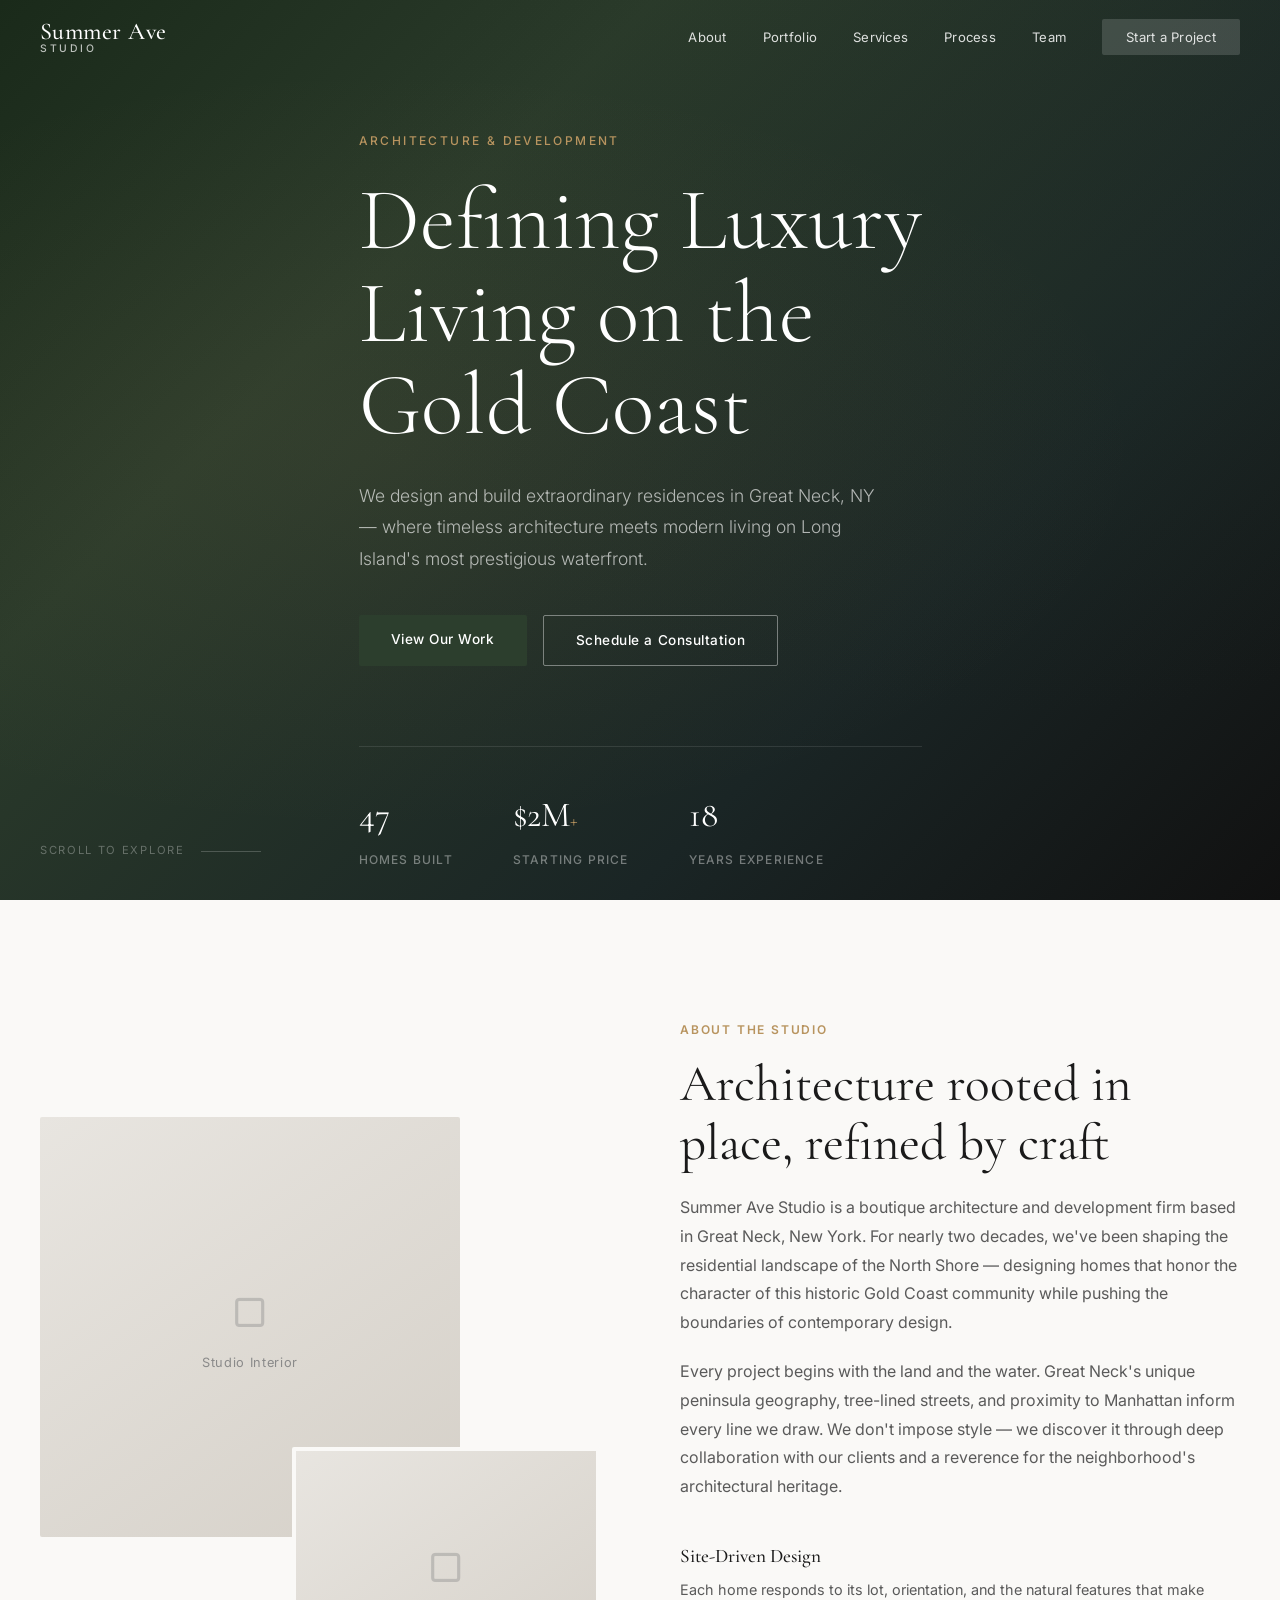
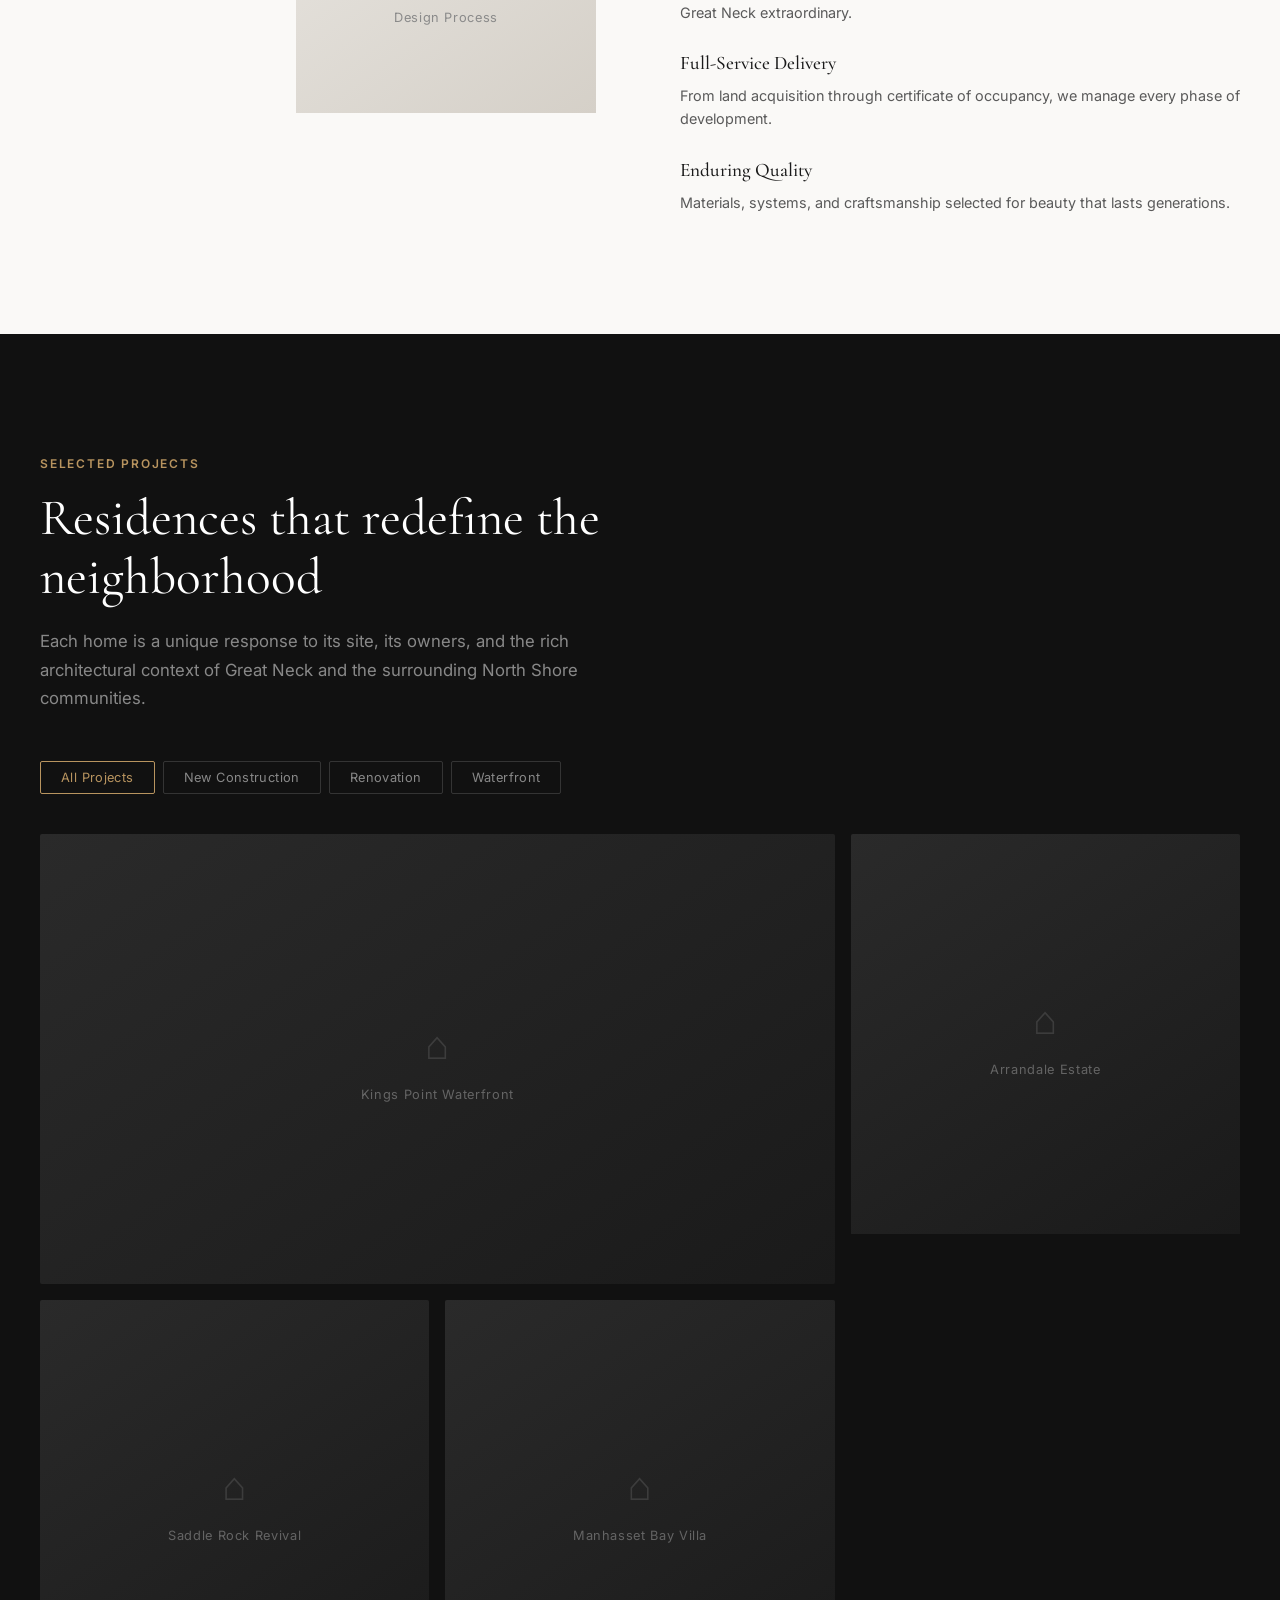
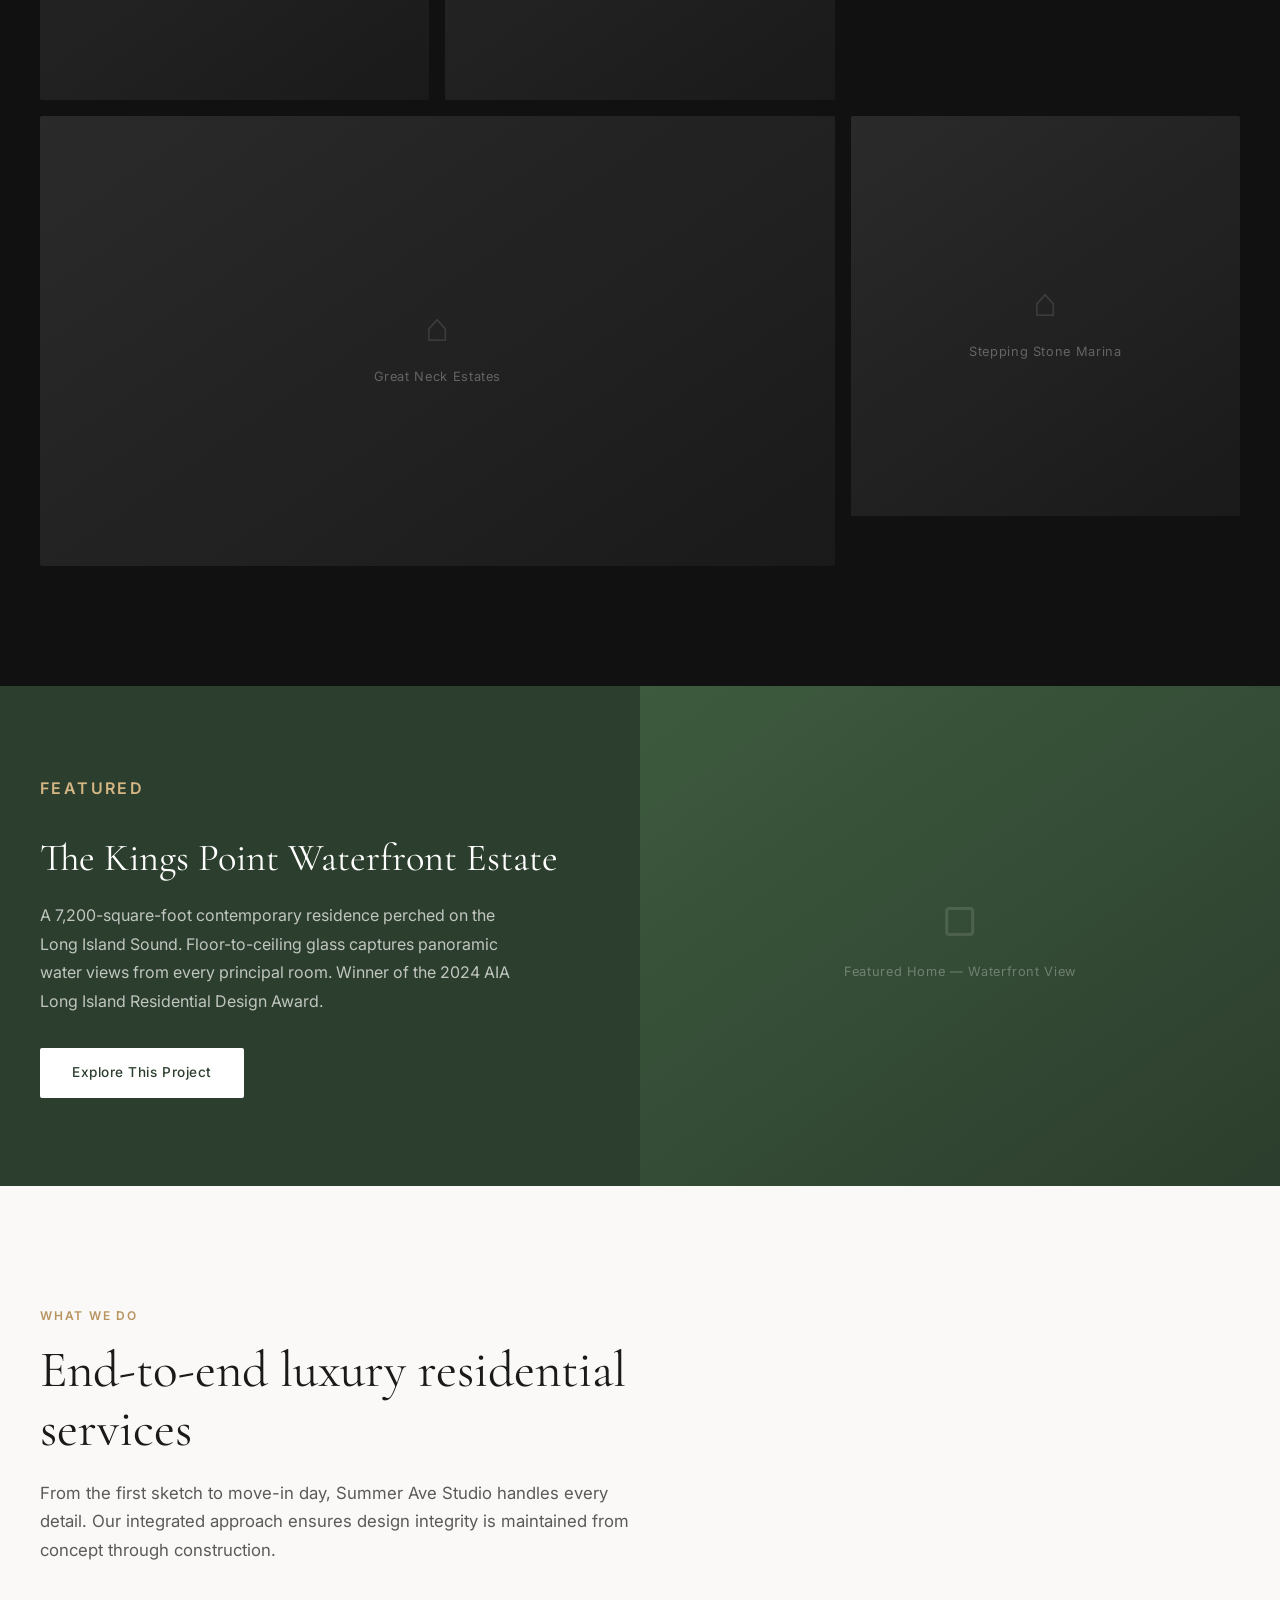
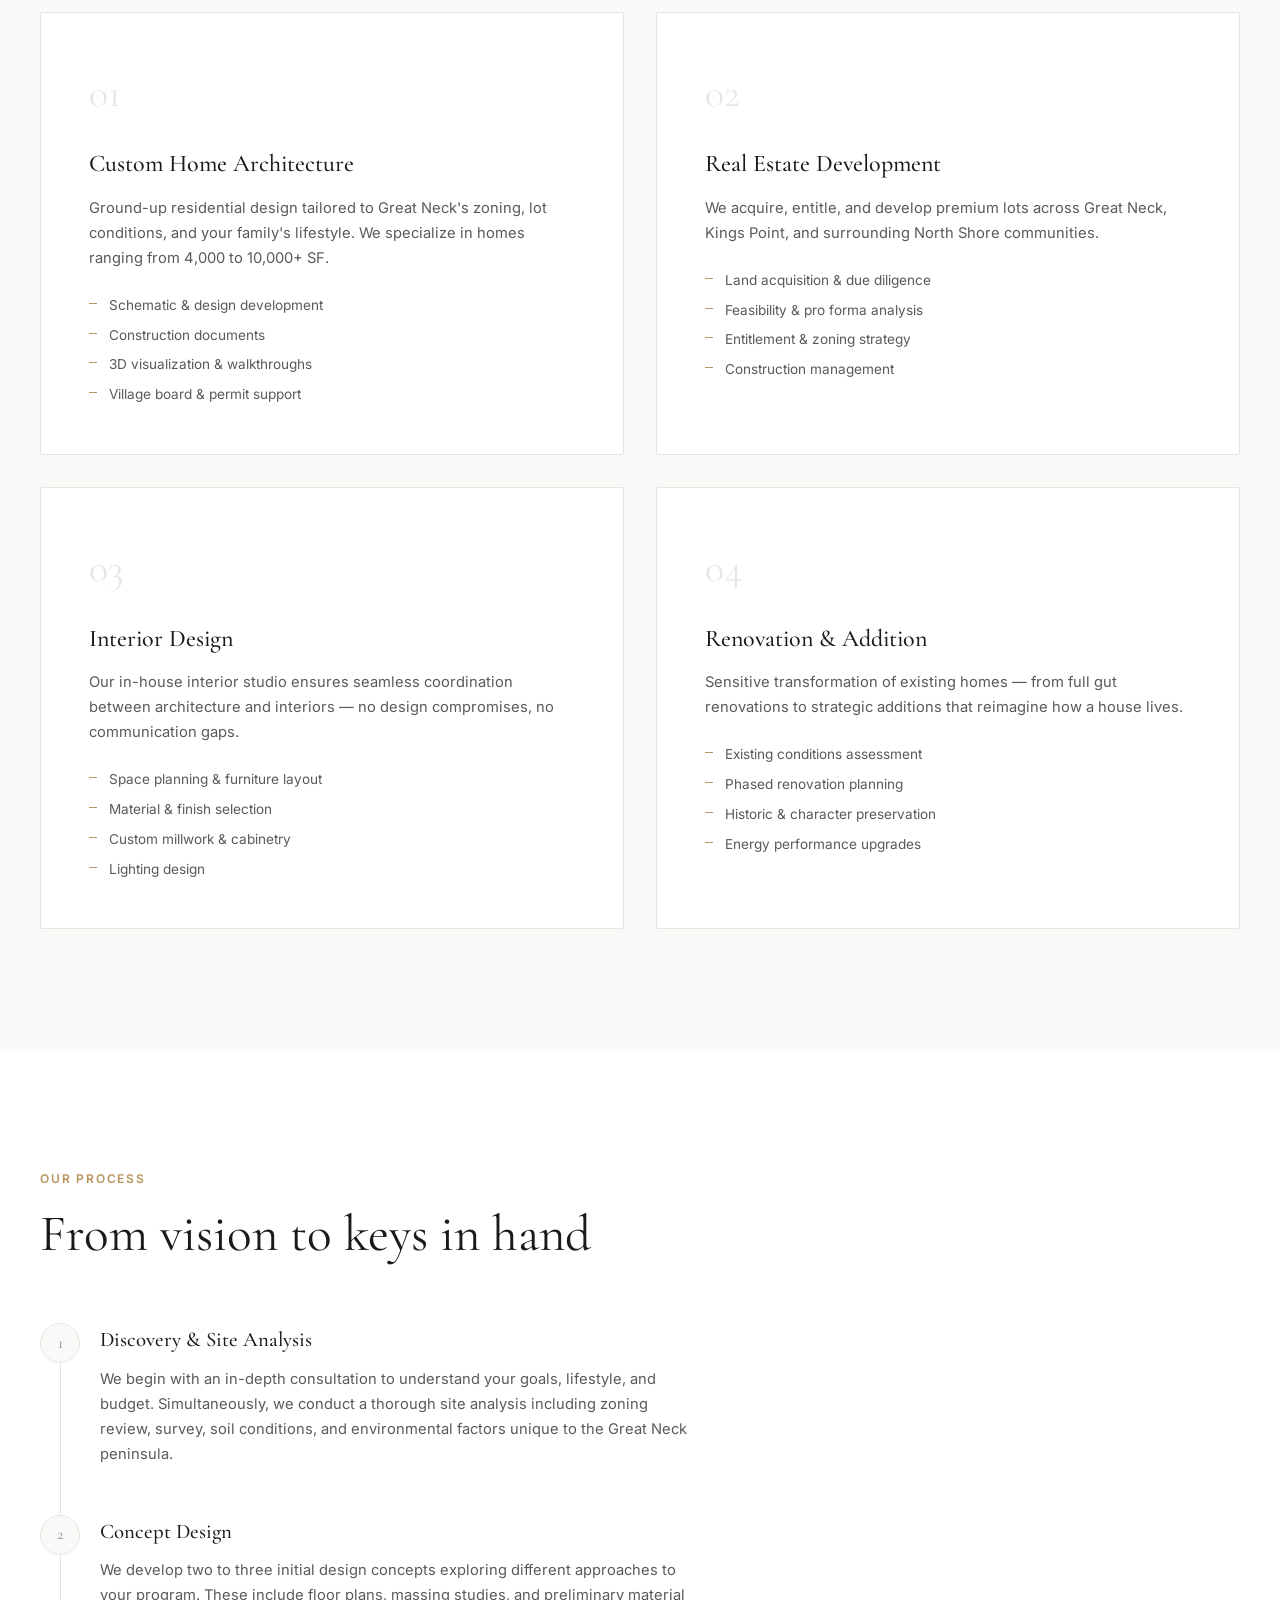
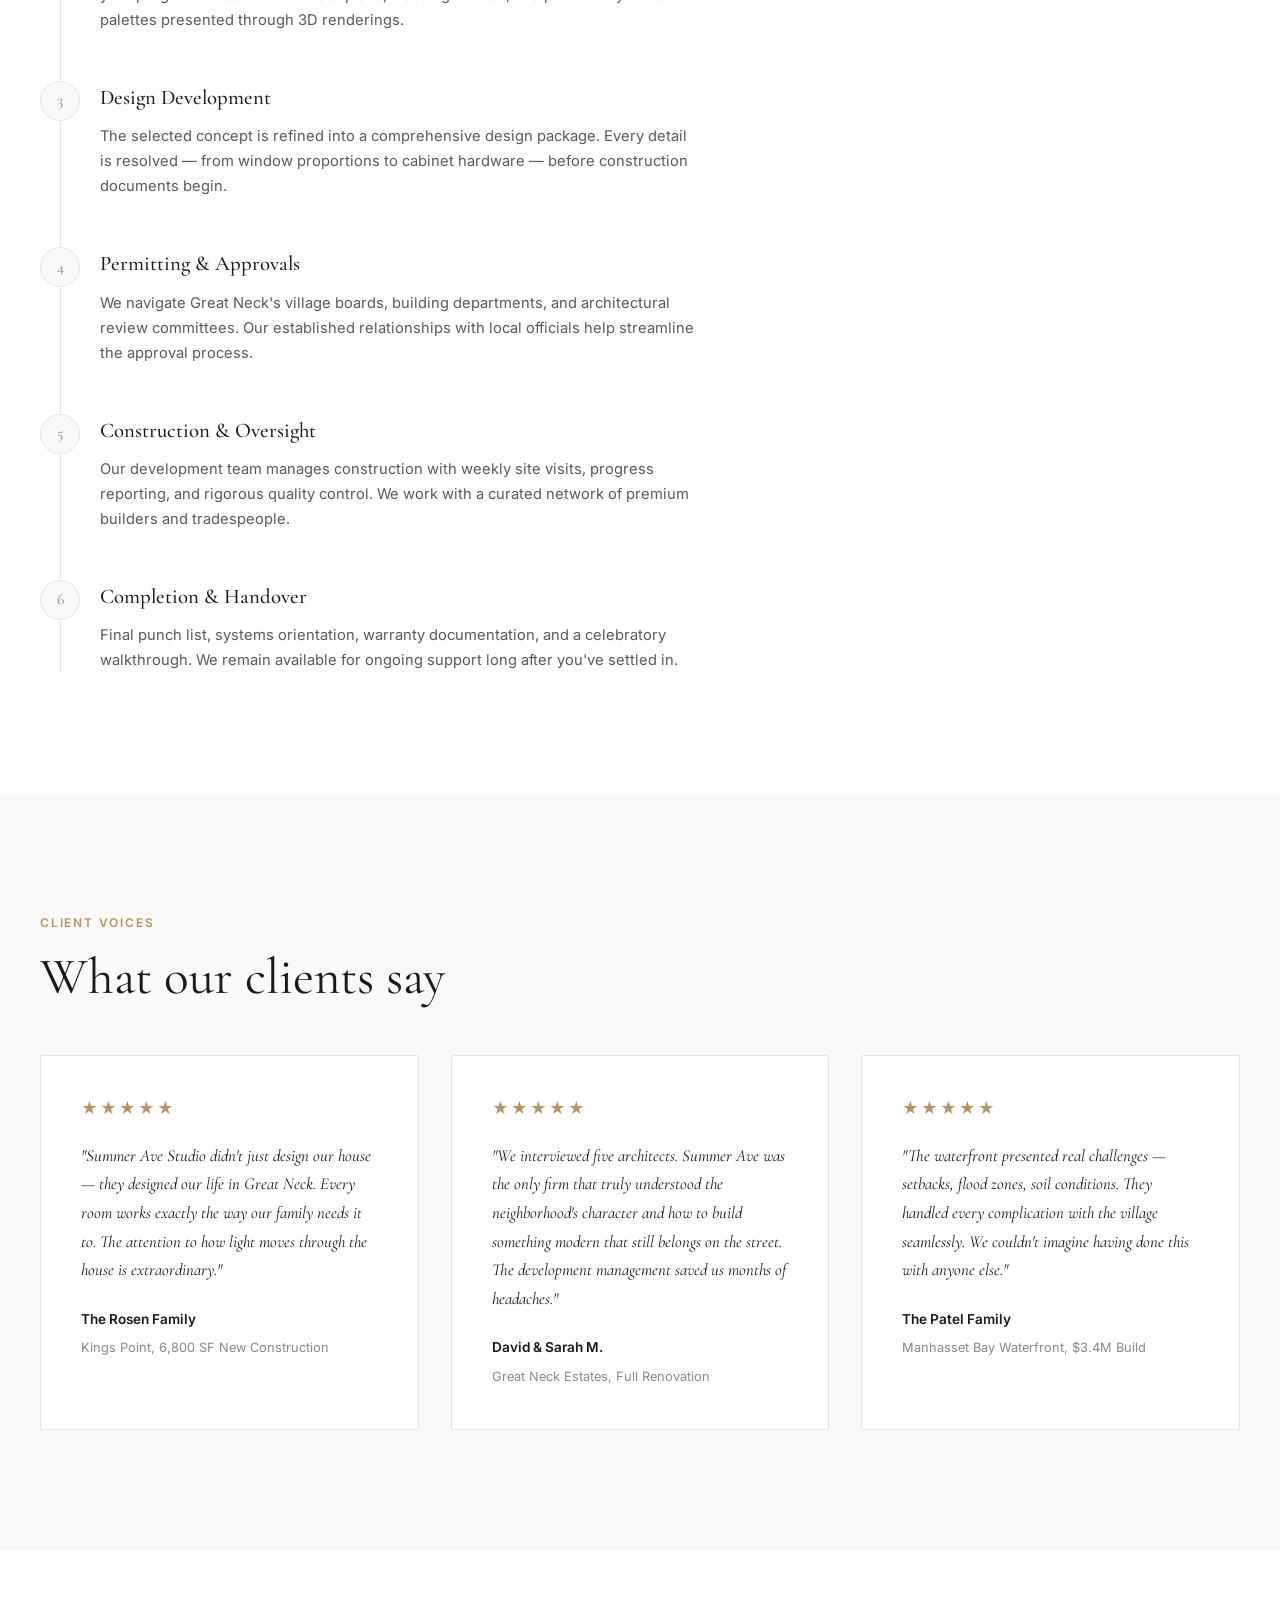
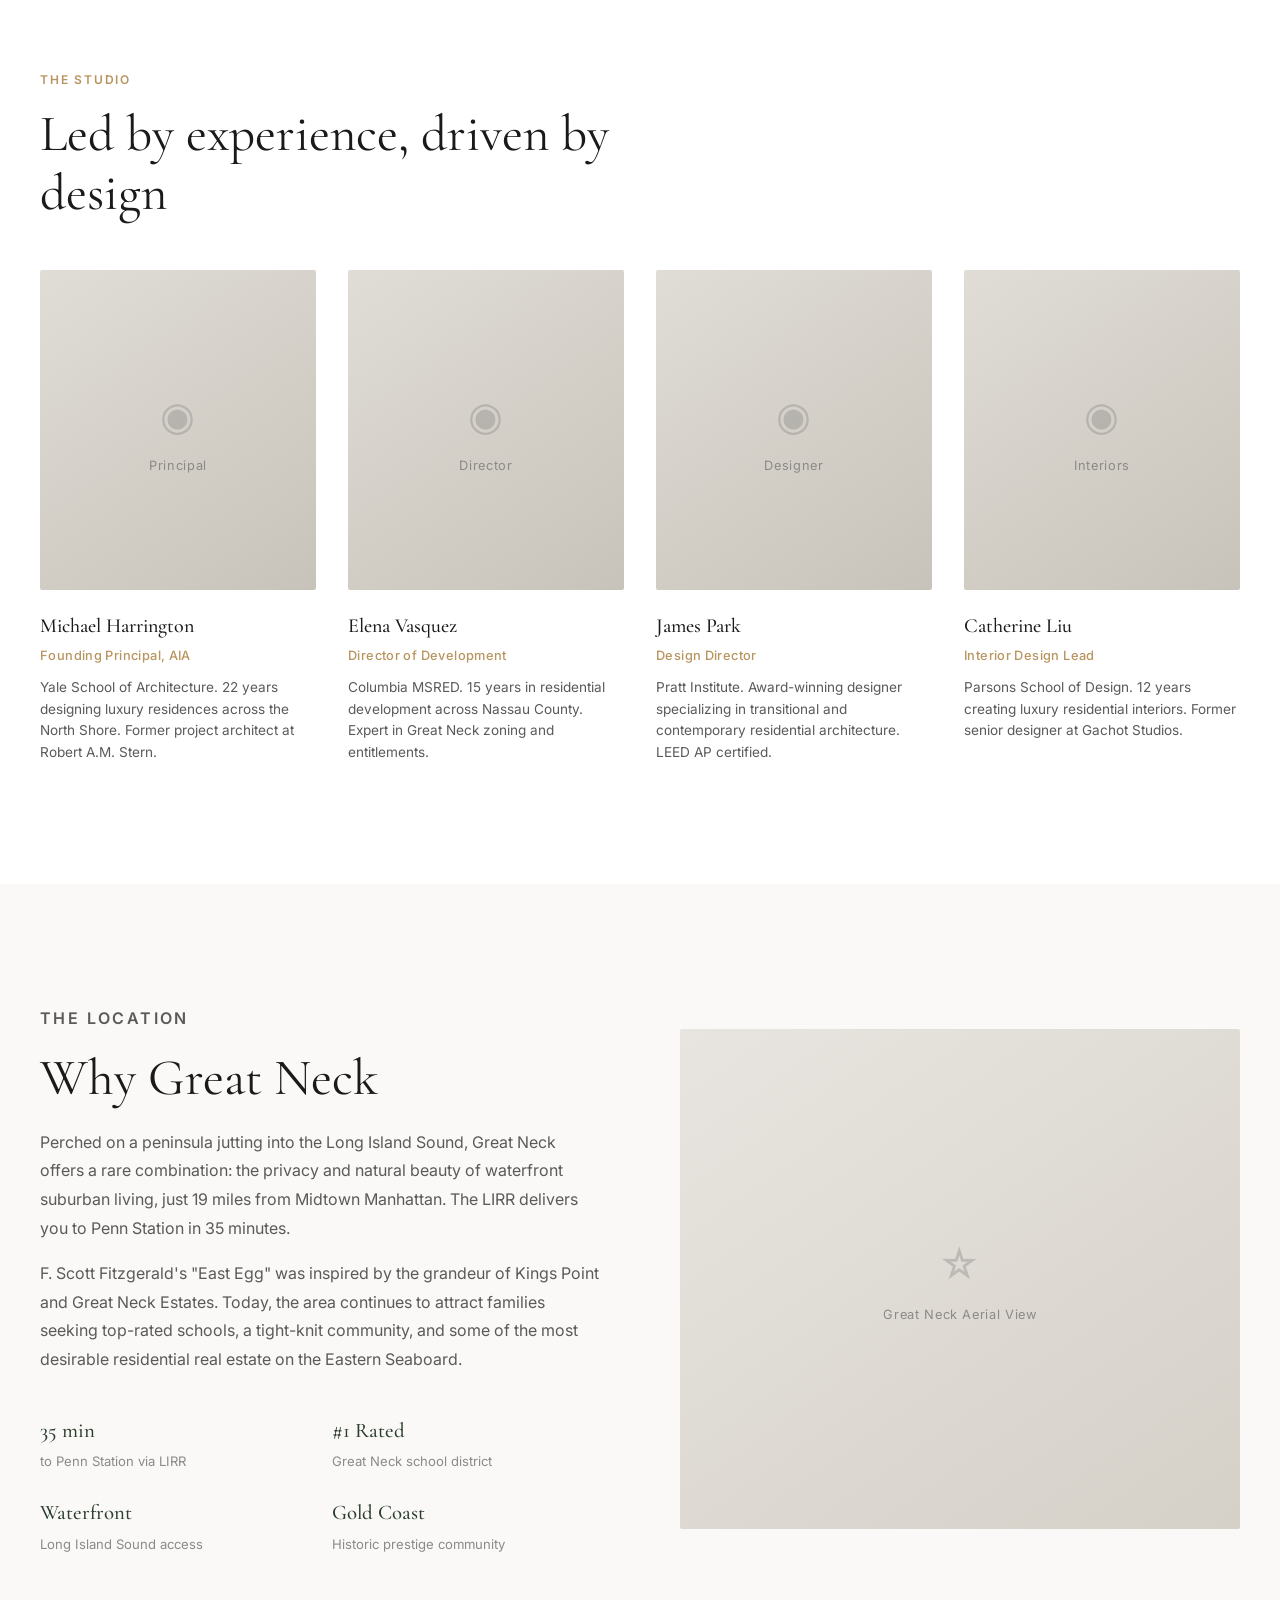
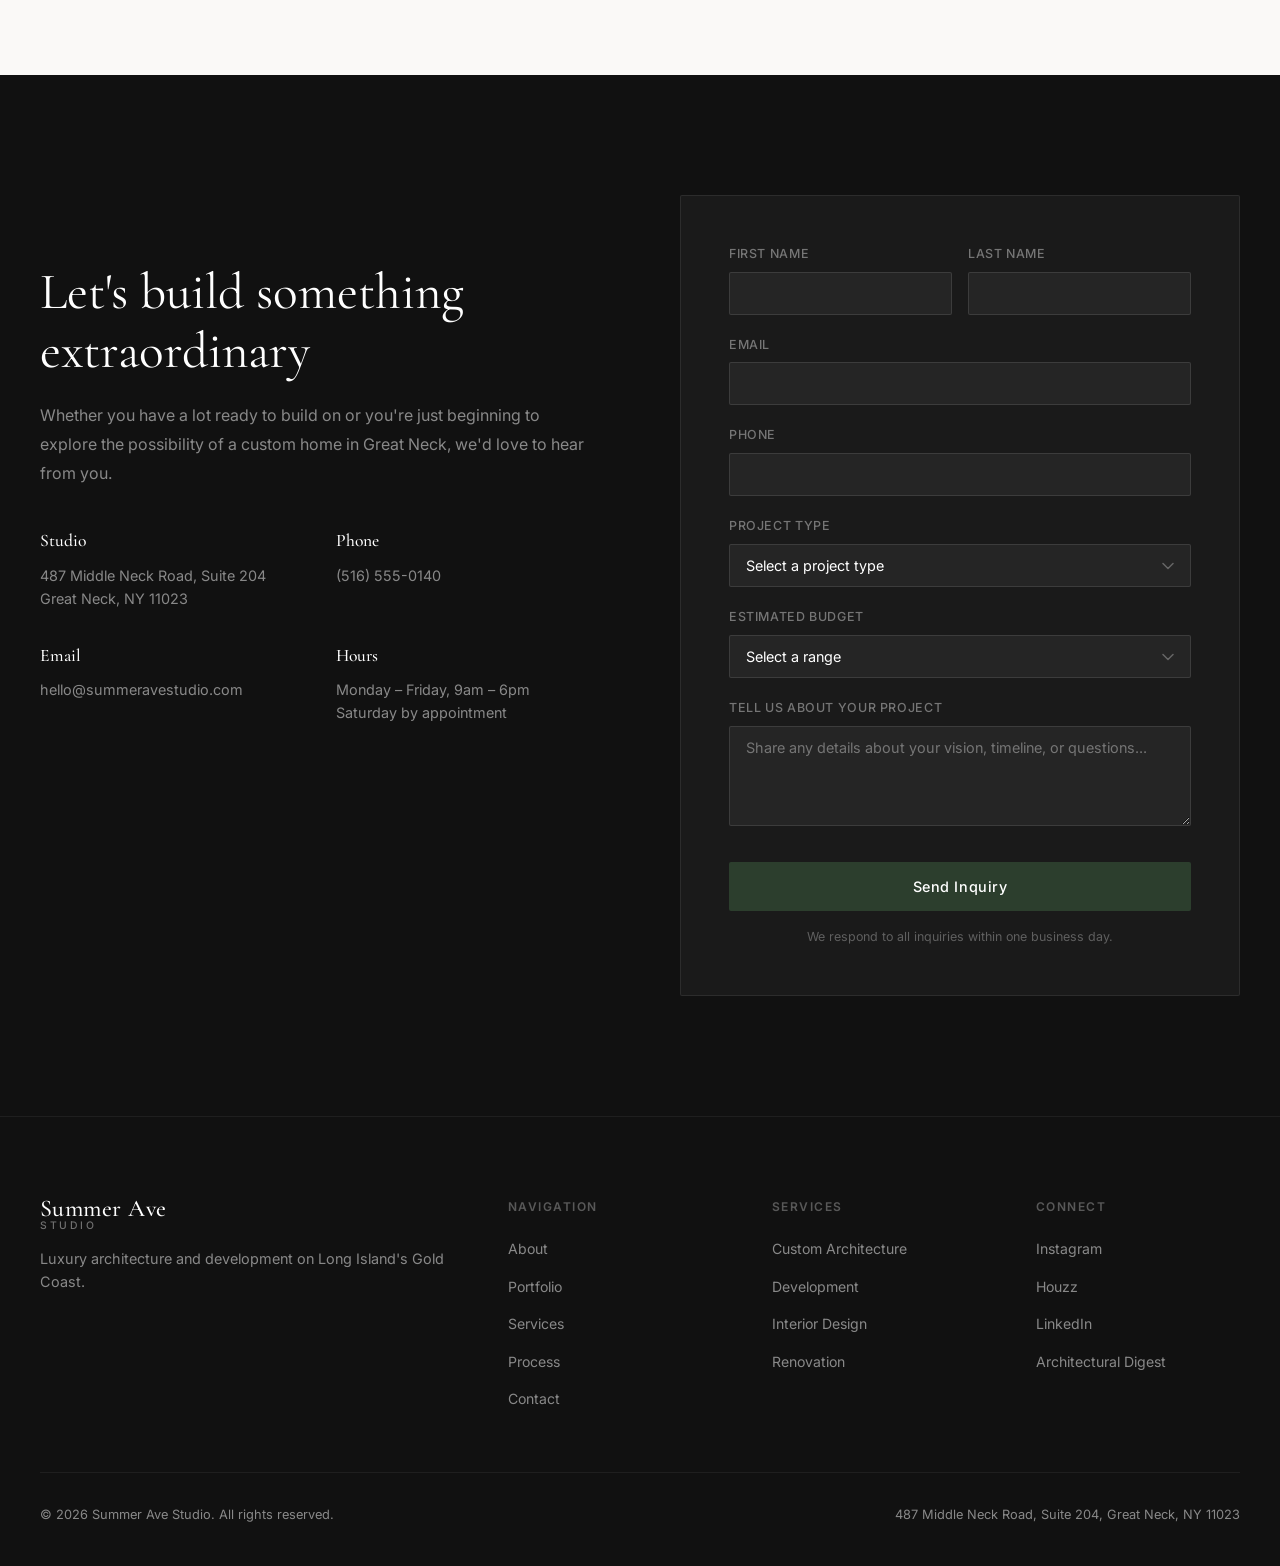
==== index.html @ f282cc60 "Add luxury architecture firm website for Summer Ave Studio Complete single-page website for a Great " ====
<!DOCTYPE html>
<html lang="en">
<head>
  <meta charset="UTF-8">
  <meta name="viewport" content="width=device-width, initial-scale=1.0">
  <title>Summer Ave Studio | Luxury Architecture & Development | Great Neck, NY</title>
  <meta name="description" content="Summer Ave Studio designs and develops luxury residences in Great Neck, NY. Custom homes from $2M+. Architecture, interior design, and full-service development.">
  <link rel="preconnect" href="https://fonts.googleapis.com">
  <link rel="preconnect" href="https://fonts.gstatic.com" crossorigin>
  <link href="https://fonts.googleapis.com/css2?family=Cormorant+Garamond:ital,wght@0,300;0,400;0,500;0,600;0,700;1,300;1,400&family=Inter:wght@300;400;500;600&display=swap" rel="stylesheet">
  <link rel="stylesheet" href="styles.css">
</head>
<body>

  <!-- Navigation -->
  <nav class="nav" id="nav">
    <div class="nav-inner">
      <a href="#" class="nav-logo">
        <span class="logo-text">Summer Ave</span>
        <span class="logo-sub">Studio</span>
      </a>
      <ul class="nav-links" id="navLinks">
        <li><a href="#about">About</a></li>
        <li><a href="#portfolio">Portfolio</a></li>
        <li><a href="#services">Services</a></li>
        <li><a href="#process">Process</a></li>
        <li><a href="#team">Team</a></li>
        <li><a href="#contact" class="nav-cta">Start a Project</a></li>
      </ul>
      <button class="nav-toggle" id="navToggle" aria-label="Toggle menu">
        <span></span>
        <span></span>
        <span></span>
      </button>
    </div>
  </nav>

  <!-- Hero Section -->
  <header class="hero" id="hero">
    <div class="hero-bg">
      <div class="hero-overlay"></div>
    </div>
    <div class="hero-content">
      <p class="hero-tagline">Architecture & Development</p>
      <h1 class="hero-title">Defining Luxury<br>Living on the<br>Gold Coast</h1>
      <p class="hero-description">
        We design and build extraordinary residences in Great Neck, NY &mdash;
        where timeless architecture meets modern living on Long Island's most
        prestigious waterfront.
      </p>
      <div class="hero-actions">
        <a href="#portfolio" class="btn btn-primary">View Our Work</a>
        <a href="#contact" class="btn btn-outline">Schedule a Consultation</a>
      </div>
      <div class="hero-stats">
        <div class="stat">
          <span class="stat-number" data-target="47">0</span>
          <span class="stat-label">Homes Built</span>
        </div>
        <div class="stat">
          <span class="stat-number">$2M<span class="stat-plus">+</span></span>
          <span class="stat-label">Starting Price</span>
        </div>
        <div class="stat">
          <span class="stat-number" data-target="18">0</span>
          <span class="stat-label">Years Experience</span>
        </div>
      </div>
    </div>
    <div class="hero-scroll">
      <span>Scroll to explore</span>
      <div class="scroll-line"></div>
    </div>
  </header>

  <!-- About Section -->
  <section class="section about" id="about">
    <div class="container">
      <div class="about-grid">
        <div class="about-image">
          <div class="img-placeholder about-img-1">
            <div class="placeholder-icon">&#9634;</div>
            <span>Studio Interior</span>
          </div>
          <div class="img-placeholder about-img-2">
            <div class="placeholder-icon">&#9634;</div>
            <span>Design Process</span>
          </div>
        </div>
        <div class="about-content">
          <p class="section-label">About the Studio</p>
          <h2 class="section-title">Architecture rooted in place, refined by craft</h2>
          <p class="about-text">
            Summer Ave Studio is a boutique architecture and development firm based in
            Great Neck, New York. For nearly two decades, we've been shaping the residential
            landscape of the North Shore &mdash; designing homes that honor the character of
            this historic Gold Coast community while pushing the boundaries of contemporary design.
          </p>
          <p class="about-text">
            Every project begins with the land and the water. Great Neck's unique peninsula
            geography, tree-lined streets, and proximity to Manhattan inform every line we draw.
            We don't impose style &mdash; we discover it through deep collaboration with our
            clients and a reverence for the neighborhood's architectural heritage.
          </p>
          <div class="about-values">
            <div class="value">
              <h4>Site-Driven Design</h4>
              <p>Each home responds to its lot, orientation, and the natural features that make Great Neck extraordinary.</p>
            </div>
            <div class="value">
              <h4>Full-Service Delivery</h4>
              <p>From land acquisition through certificate of occupancy, we manage every phase of development.</p>
            </div>
            <div class="value">
              <h4>Enduring Quality</h4>
              <p>Materials, systems, and craftsmanship selected for beauty that lasts generations.</p>
            </div>
          </div>
        </div>
      </div>
    </div>
  </section>

  <!-- Portfolio Section -->
  <section class="section portfolio" id="portfolio">
    <div class="container">
      <p class="section-label">Selected Projects</p>
      <h2 class="section-title">Residences that redefine the neighborhood</h2>
      <p class="section-subtitle">
        Each home is a unique response to its site, its owners, and the rich architectural
        context of Great Neck and the surrounding North Shore communities.
      </p>

      <div class="portfolio-filters">
        <button class="filter-btn active" data-filter="all">All Projects</button>
        <button class="filter-btn" data-filter="new">New Construction</button>
        <button class="filter-btn" data-filter="renovation">Renovation</button>
        <button class="filter-btn" data-filter="waterfront">Waterfront</button>
      </div>

      <div class="portfolio-grid">
        <!-- Project 1 -->
        <div class="project-card project-large" data-category="new waterfront">
          <div class="project-image">
            <div class="img-placeholder project-img">
              <div class="placeholder-icon">&#8962;</div>
              <span>Kings Point Waterfront</span>
            </div>
            <div class="project-overlay">
              <span class="project-tag">New Construction</span>
              <h3 class="project-name">The Kings Point Residence</h3>
              <p class="project-meta">7,200 SF &middot; 6 BD &middot; Waterfront &middot; $3.8M</p>
              <a href="#" class="project-link">View Project &rarr;</a>
            </div>
          </div>
        </div>

        <!-- Project 2 -->
        <div class="project-card" data-category="new">
          <div class="project-image">
            <div class="img-placeholder project-img">
              <div class="placeholder-icon">&#8962;</div>
              <span>Arrandale Estate</span>
            </div>
            <div class="project-overlay">
              <span class="project-tag">New Construction</span>
              <h3 class="project-name">Arrandale Colonial</h3>
              <p class="project-meta">5,800 SF &middot; 5 BD &middot; $2.6M</p>
              <a href="#" class="project-link">View Project &rarr;</a>
            </div>
          </div>
        </div>

        <!-- Project 3 -->
        <div class="project-card" data-category="renovation">
          <div class="project-image">
            <div class="img-placeholder project-img">
              <div class="placeholder-icon">&#8962;</div>
              <span>Saddle Rock Revival</span>
            </div>
            <div class="project-overlay">
              <span class="project-tag">Full Renovation</span>
              <h3 class="project-name">Saddle Rock Modern</h3>
              <p class="project-meta">4,500 SF &middot; 4 BD &middot; $2.1M</p>
              <a href="#" class="project-link">View Project &rarr;</a>
            </div>
          </div>
        </div>

        <!-- Project 4 -->
        <div class="project-card" data-category="new waterfront">
          <div class="project-image">
            <div class="img-placeholder project-img">
              <div class="placeholder-icon">&#8962;</div>
              <span>Manhasset Bay Villa</span>
            </div>
            <div class="project-overlay">
              <span class="project-tag">Waterfront</span>
              <h3 class="project-name">Bay Club Drive</h3>
              <p class="project-meta">8,400 SF &middot; 7 BD &middot; Waterfront &middot; $4.2M</p>
              <a href="#" class="project-link">View Project &rarr;</a>
            </div>
          </div>
        </div>

        <!-- Project 5 -->
        <div class="project-card project-large" data-category="new">
          <div class="project-image">
            <div class="img-placeholder project-img">
              <div class="placeholder-icon">&#8962;</div>
              <span>Great Neck Estates</span>
            </div>
            <div class="project-overlay">
              <span class="project-tag">New Construction</span>
              <h3 class="project-name">The Estates Transitional</h3>
              <p class="project-meta">6,100 SF &middot; 5 BD &middot; $2.9M</p>
              <a href="#" class="project-link">View Project &rarr;</a>
            </div>
          </div>
        </div>

        <!-- Project 6 -->
        <div class="project-card" data-category="renovation waterfront">
          <div class="project-image">
            <div class="img-placeholder project-img">
              <div class="placeholder-icon">&#8962;</div>
              <span>Stepping Stone Marina</span>
            </div>
            <div class="project-overlay">
              <span class="project-tag">Renovation</span>
              <h3 class="project-name">Stepping Stone Lane</h3>
              <p class="project-meta">5,200 SF &middot; 5 BD &middot; Waterfront &middot; $3.1M</p>
              <a href="#" class="project-link">View Project &rarr;</a>
            </div>
          </div>
        </div>
      </div>
    </div>
  </section>

  <!-- Feature Project Strip -->
  <section class="feature-strip">
    <div class="feature-strip-inner">
      <div class="feature-text">
        <p class="section-label">Featured</p>
        <h2>The Kings Point Waterfront Estate</h2>
        <p>
          A 7,200-square-foot contemporary residence perched on the Long Island Sound.
          Floor-to-ceiling glass captures panoramic water views from every principal room.
          Winner of the 2024 AIA Long Island Residential Design Award.
        </p>
        <a href="#" class="btn btn-primary">Explore This Project</a>
      </div>
      <div class="feature-image">
        <div class="img-placeholder feature-img">
          <div class="placeholder-icon">&#9634;</div>
          <span>Featured Home &mdash; Waterfront View</span>
        </div>
      </div>
    </div>
  </section>

  <!-- Services Section -->
  <section class="section services" id="services">
    <div class="container">
      <p class="section-label">What We Do</p>
      <h2 class="section-title">End-to-end luxury residential services</h2>
      <p class="section-subtitle">
        From the first sketch to move-in day, Summer Ave Studio handles every detail.
        Our integrated approach ensures design integrity is maintained from concept through construction.
      </p>

      <div class="services-grid">
        <div class="service-card">
          <div class="service-number">01</div>
          <h3>Custom Home Architecture</h3>
          <p>
            Ground-up residential design tailored to Great Neck's zoning, lot conditions,
            and your family's lifestyle. We specialize in homes ranging from 4,000 to 10,000+ SF.
          </p>
          <ul class="service-features">
            <li>Schematic & design development</li>
            <li>Construction documents</li>
            <li>3D visualization & walkthroughs</li>
            <li>Village board & permit support</li>
          </ul>
        </div>

        <div class="service-card">
          <div class="service-number">02</div>
          <h3>Real Estate Development</h3>
          <p>
            We acquire, entitle, and develop premium lots across Great Neck, Kings Point,
            and surrounding North Shore communities.
          </p>
          <ul class="service-features">
            <li>Land acquisition & due diligence</li>
            <li>Feasibility & pro forma analysis</li>
            <li>Entitlement & zoning strategy</li>
            <li>Construction management</li>
          </ul>
        </div>

        <div class="service-card">
          <div class="service-number">03</div>
          <h3>Interior Design</h3>
          <p>
            Our in-house interior studio ensures seamless coordination between architecture
            and interiors &mdash; no design compromises, no communication gaps.
          </p>
          <ul class="service-features">
            <li>Space planning & furniture layout</li>
            <li>Material & finish selection</li>
            <li>Custom millwork & cabinetry</li>
            <li>Lighting design</li>
          </ul>
        </div>

        <div class="service-card">
          <div class="service-number">04</div>
          <h3>Renovation & Addition</h3>
          <p>
            Sensitive transformation of existing homes &mdash; from full gut renovations to
            strategic additions that reimagine how a house lives.
          </p>
          <ul class="service-features">
            <li>Existing conditions assessment</li>
            <li>Phased renovation planning</li>
            <li>Historic & character preservation</li>
            <li>Energy performance upgrades</li>
          </ul>
        </div>
      </div>
    </div>
  </section>

  <!-- Process Section -->
  <section class="section process" id="process">
    <div class="container">
      <p class="section-label">Our Process</p>
      <h2 class="section-title">From vision to keys in hand</h2>

      <div class="process-timeline">
        <div class="process-step">
          <div class="step-marker">
            <span class="step-num">1</span>
          </div>
          <div class="step-content">
            <h3>Discovery & Site Analysis</h3>
            <p>
              We begin with an in-depth consultation to understand your goals, lifestyle, and
              budget. Simultaneously, we conduct a thorough site analysis including zoning review,
              survey, soil conditions, and environmental factors unique to the Great Neck peninsula.
            </p>
          </div>
        </div>

        <div class="process-step">
          <div class="step-marker">
            <span class="step-num">2</span>
          </div>
          <div class="step-content">
            <h3>Concept Design</h3>
            <p>
              We develop two to three initial design concepts exploring different approaches to
              your program. These include floor plans, massing studies, and preliminary material
              palettes presented through 3D renderings.
            </p>
          </div>
        </div>

        <div class="process-step">
          <div class="step-marker">
            <span class="step-num">3</span>
          </div>
          <div class="step-content">
            <h3>Design Development</h3>
            <p>
              The selected concept is refined into a comprehensive design package. Every detail
              is resolved &mdash; from window proportions to cabinet hardware &mdash; before
              construction documents begin.
            </p>
          </div>
        </div>

        <div class="process-step">
          <div class="step-marker">
            <span class="step-num">4</span>
          </div>
          <div class="step-content">
            <h3>Permitting & Approvals</h3>
            <p>
              We navigate Great Neck's village boards, building departments, and architectural
              review committees. Our established relationships with local officials help streamline
              the approval process.
            </p>
          </div>
        </div>

        <div class="process-step">
          <div class="step-marker">
            <span class="step-num">5</span>
          </div>
          <div class="step-content">
            <h3>Construction & Oversight</h3>
            <p>
              Our development team manages construction with weekly site visits, progress
              reporting, and rigorous quality control. We work with a curated network of
              premium builders and tradespeople.
            </p>
          </div>
        </div>

        <div class="process-step">
          <div class="step-marker">
            <span class="step-num">6</span>
          </div>
          <div class="step-content">
            <h3>Completion & Handover</h3>
            <p>
              Final punch list, systems orientation, warranty documentation, and a celebratory
              walkthrough. We remain available for ongoing support long after you've settled in.
            </p>
          </div>
        </div>
      </div>
    </div>
  </section>

  <!-- Testimonials -->
  <section class="section testimonials">
    <div class="container">
      <p class="section-label">Client Voices</p>
      <h2 class="section-title">What our clients say</h2>

      <div class="testimonials-grid">
        <div class="testimonial-card">
          <div class="testimonial-stars">&starf;&starf;&starf;&starf;&starf;</div>
          <blockquote>
            "Summer Ave Studio didn't just design our house &mdash; they designed our life
            in Great Neck. Every room works exactly the way our family needs it to. The
            attention to how light moves through the house is extraordinary."
          </blockquote>
          <div class="testimonial-author">
            <strong>The Rosen Family</strong>
            <span>Kings Point, 6,800 SF New Construction</span>
          </div>
        </div>

        <div class="testimonial-card">
          <div class="testimonial-stars">&starf;&starf;&starf;&starf;&starf;</div>
          <blockquote>
            "We interviewed five architects. Summer Ave was the only firm that truly understood
            the neighborhood's character and how to build something modern that still belongs
            on the street. The development management saved us months of headaches."
          </blockquote>
          <div class="testimonial-author">
            <strong>David & Sarah M.</strong>
            <span>Great Neck Estates, Full Renovation</span>
          </div>
        </div>

        <div class="testimonial-card">
          <div class="testimonial-stars">&starf;&starf;&starf;&starf;&starf;</div>
          <blockquote>
            "The waterfront presented real challenges &mdash; setbacks, flood zones, soil conditions.
            They handled every complication with the village seamlessly. We couldn't imagine
            having done this with anyone else."
          </blockquote>
          <div class="testimonial-author">
            <strong>The Patel Family</strong>
            <span>Manhasset Bay Waterfront, $3.4M Build</span>
          </div>
        </div>
      </div>
    </div>
  </section>

  <!-- Team Section -->
  <section class="section team" id="team">
    <div class="container">
      <p class="section-label">The Studio</p>
      <h2 class="section-title">Led by experience, driven by design</h2>

      <div class="team-grid">
        <div class="team-member">
          <div class="member-photo">
            <div class="img-placeholder member-img">
              <div class="placeholder-icon">&#9673;</div>
              <span>Principal</span>
            </div>
          </div>
          <h3>Michael Harrington</h3>
          <p class="member-title">Founding Principal, AIA</p>
          <p class="member-bio">
            Yale School of Architecture. 22 years designing luxury residences across the
            North Shore. Former project architect at Robert A.M. Stern.
          </p>
        </div>

        <div class="team-member">
          <div class="member-photo">
            <div class="img-placeholder member-img">
              <div class="placeholder-icon">&#9673;</div>
              <span>Director</span>
            </div>
          </div>
          <h3>Elena Vasquez</h3>
          <p class="member-title">Director of Development</p>
          <p class="member-bio">
            Columbia MSRED. 15 years in residential development across Nassau County.
            Expert in Great Neck zoning and entitlements.
          </p>
        </div>

        <div class="team-member">
          <div class="member-photo">
            <div class="img-placeholder member-img">
              <div class="placeholder-icon">&#9673;</div>
              <span>Designer</span>
            </div>
          </div>
          <h3>James Park</h3>
          <p class="member-title">Design Director</p>
          <p class="member-bio">
            Pratt Institute. Award-winning designer specializing in transitional and
            contemporary residential architecture. LEED AP certified.
          </p>
        </div>

        <div class="team-member">
          <div class="member-photo">
            <div class="img-placeholder member-img">
              <div class="placeholder-icon">&#9673;</div>
              <span>Interiors</span>
            </div>
          </div>
          <h3>Catherine Liu</h3>
          <p class="member-title">Interior Design Lead</p>
          <p class="member-bio">
            Parsons School of Design. 12 years creating luxury residential interiors.
            Former senior designer at Gachot Studios.
          </p>
        </div>
      </div>
    </div>
  </section>

  <!-- Great Neck Section -->
  <section class="section neighborhood">
    <div class="container">
      <div class="neighborhood-grid">
        <div class="neighborhood-content">
          <p class="section-label">The Location</p>
          <h2 class="section-title">Why Great Neck</h2>
          <p>
            Perched on a peninsula jutting into the Long Island Sound, Great Neck offers a
            rare combination: the privacy and natural beauty of waterfront suburban living,
            just 19 miles from Midtown Manhattan. The LIRR delivers you to Penn Station
            in 35 minutes.
          </p>
          <p>
            F. Scott Fitzgerald's "East Egg" was inspired by the grandeur of Kings Point and
            Great Neck Estates. Today, the area continues to attract families seeking top-rated
            schools, a tight-knit community, and some of the most desirable residential real
            estate on the Eastern Seaboard.
          </p>
          <div class="neighborhood-highlights">
            <div class="highlight">
              <strong>35 min</strong>
              <span>to Penn Station via LIRR</span>
            </div>
            <div class="highlight">
              <strong>#1 Rated</strong>
              <span>Great Neck school district</span>
            </div>
            <div class="highlight">
              <strong>Waterfront</strong>
              <span>Long Island Sound access</span>
            </div>
            <div class="highlight">
              <strong>Gold Coast</strong>
              <span>Historic prestige community</span>
            </div>
          </div>
        </div>
        <div class="neighborhood-image">
          <div class="img-placeholder neighborhood-img">
            <div class="placeholder-icon">&#9734;</div>
            <span>Great Neck Aerial View</span>
          </div>
        </div>
      </div>
    </div>
  </section>

  <!-- Contact Section -->
  <section class="section contact" id="contact">
    <div class="container">
      <div class="contact-grid">
        <div class="contact-info">
          <p class="section-label">Get in Touch</p>
          <h2 class="section-title">Let's build something extraordinary</h2>
          <p>
            Whether you have a lot ready to build on or you're just beginning to explore
            the possibility of a custom home in Great Neck, we'd love to hear from you.
          </p>

          <div class="contact-details">
            <div class="contact-item">
              <h4>Studio</h4>
              <p>487 Middle Neck Road, Suite 204<br>Great Neck, NY 11023</p>
            </div>
            <div class="contact-item">
              <h4>Phone</h4>
              <p>(516) 555-0140</p>
            </div>
            <div class="contact-item">
              <h4>Email</h4>
              <p>hello@summeravestudio.com</p>
            </div>
            <div class="contact-item">
              <h4>Hours</h4>
              <p>Monday &ndash; Friday, 9am &ndash; 6pm<br>Saturday by appointment</p>
            </div>
          </div>
        </div>

        <div class="contact-form-wrap">
          <form class="contact-form" id="contactForm">
            <div class="form-row">
              <div class="form-group">
                <label for="firstName">First Name</label>
                <input type="text" id="firstName" name="firstName" required>
              </div>
              <div class="form-group">
                <label for="lastName">Last Name</label>
                <input type="text" id="lastName" name="lastName" required>
              </div>
            </div>
            <div class="form-group">
              <label for="email">Email</label>
              <input type="email" id="email" name="email" required>
            </div>
            <div class="form-group">
              <label for="phone">Phone</label>
              <input type="tel" id="phone" name="phone">
            </div>
            <div class="form-group">
              <label for="projectType">Project Type</label>
              <select id="projectType" name="projectType">
                <option value="">Select a project type</option>
                <option value="new-construction">New Construction</option>
                <option value="renovation">Full Renovation</option>
                <option value="addition">Addition</option>
                <option value="interior">Interior Design Only</option>
                <option value="development">Development Partnership</option>
                <option value="other">Other</option>
              </select>
            </div>
            <div class="form-group">
              <label for="budget">Estimated Budget</label>
              <select id="budget" name="budget">
                <option value="">Select a range</option>
                <option value="2-3m">$2M &ndash; $3M</option>
                <option value="3-4m">$3M &ndash; $4M</option>
                <option value="4-5m">$4M &ndash; $5M</option>
                <option value="5m+">$5M+</option>
              </select>
            </div>
            <div class="form-group">
              <label for="message">Tell us about your project</label>
              <textarea id="message" name="message" rows="4" placeholder="Share any details about your vision, timeline, or questions..."></textarea>
            </div>
            <button type="submit" class="btn btn-primary btn-full">Send Inquiry</button>
            <p class="form-note">We respond to all inquiries within one business day.</p>
          </form>
        </div>
      </div>
    </div>
  </section>

  <!-- Footer -->
  <footer class="footer">
    <div class="container">
      <div class="footer-grid">
        <div class="footer-brand">
          <a href="#" class="nav-logo">
            <span class="logo-text">Summer Ave</span>
            <span class="logo-sub">Studio</span>
          </a>
          <p>Luxury architecture and development on Long Island's Gold Coast.</p>
        </div>
        <div class="footer-links">
          <h4>Navigation</h4>
          <ul>
            <li><a href="#about">About</a></li>
            <li><a href="#portfolio">Portfolio</a></li>
            <li><a href="#services">Services</a></li>
            <li><a href="#process">Process</a></li>
            <li><a href="#contact">Contact</a></li>
          </ul>
        </div>
        <div class="footer-links">
          <h4>Services</h4>
          <ul>
            <li><a href="#services">Custom Architecture</a></li>
            <li><a href="#services">Development</a></li>
            <li><a href="#services">Interior Design</a></li>
            <li><a href="#services">Renovation</a></li>
          </ul>
        </div>
        <div class="footer-links">
          <h4>Connect</h4>
          <ul>
            <li><a href="#">Instagram</a></li>
            <li><a href="#">Houzz</a></li>
            <li><a href="#">LinkedIn</a></li>
            <li><a href="#">Architectural Digest</a></li>
          </ul>
        </div>
      </div>
      <div class="footer-bottom">
        <p>&copy; 2026 Summer Ave Studio. All rights reserved.</p>
        <p>487 Middle Neck Road, Suite 204, Great Neck, NY 11023</p>
      </div>
    </div>
  </footer>

  <script src="script.js"></script>
</body>
</html>
---- styles.css ----
/* ============================================================
   Summer Ave Studio — Luxury Architecture & Development
   Great Neck, NY
   ============================================================ */

/* --- Reset & Base --- */
*, *::before, *::after {
  margin: 0;
  padding: 0;
  box-sizing: border-box;
}

:root {
  /* Color Palette */
  --color-bg: #FAF9F7;
  --color-surface: #FFFFFF;
  --color-text: #1A1A1A;
  --color-text-secondary: #5A5A5A;
  --color-text-muted: #8A8A8A;
  --color-accent: #2C3E2D;
  --color-accent-light: #3D5A3E;
  --color-accent-hover: #1E2D1F;
  --color-gold: #B8945F;
  --color-gold-light: #D4B683;
  --color-border: #E8E5E0;
  --color-border-light: #F0EDE8;
  --color-dark: #111111;
  --color-dark-surface: #1A1A1A;

  /* Typography */
  --font-serif: 'Cormorant Garamond', 'Georgia', serif;
  --font-sans: 'Inter', -apple-system, BlinkMacSystemFont, sans-serif;

  /* Spacing */
  --section-padding: 120px;
  --container-width: 1280px;
  --container-padding: 40px;

  /* Transitions */
  --ease-out: cubic-bezier(0.16, 1, 0.3, 1);
  --transition-base: 0.3s var(--ease-out);
  --transition-slow: 0.6s var(--ease-out);
}

html {
  scroll-behavior: smooth;
  font-size: 16px;
  -webkit-font-smoothing: antialiased;
  -moz-osx-font-smoothing: grayscale;
}

body {
  font-family: var(--font-sans);
  color: var(--color-text);
  background-color: var(--color-bg);
  line-height: 1.6;
  overflow-x: hidden;
}

a {
  color: inherit;
  text-decoration: none;
}

ul { list-style: none; }

img {
  max-width: 100%;
  display: block;
}

/* --- Container --- */
.container {
  max-width: var(--container-width);
  margin: 0 auto;
  padding: 0 var(--container-padding);
}

/* --- Section Labels & Titles --- */
.section {
  padding: var(--section-padding) 0;
}

.section-label {
  font-family: var(--font-sans);
  font-size: 0.75rem;
  font-weight: 600;
  letter-spacing: 0.15em;
  text-transform: uppercase;
  color: var(--color-gold);
  margin-bottom: 16px;
}

.section-title {
  font-family: var(--font-serif);
  font-size: clamp(2rem, 4vw, 3.2rem);
  font-weight: 400;
  line-height: 1.15;
  color: var(--color-text);
  margin-bottom: 20px;
  max-width: 700px;
}

.section-subtitle {
  font-size: 1.05rem;
  color: var(--color-text-secondary);
  max-width: 600px;
  line-height: 1.7;
  margin-bottom: 48px;
}

/* --- Buttons --- */
.btn {
  display: inline-block;
  font-family: var(--font-sans);
  font-size: 0.85rem;
  font-weight: 500;
  letter-spacing: 0.04em;
  padding: 14px 32px;
  border: none;
  border-radius: 2px;
  cursor: pointer;
  transition: all var(--transition-base);
}

.btn-primary {
  background-color: var(--color-accent);
  color: #fff;
}

.btn-primary:hover {
  background-color: var(--color-accent-hover);
  transform: translateY(-1px);
}

.btn-outline {
  background: transparent;
  border: 1px solid rgba(255,255,255,0.4);
  color: #fff;
}

.btn-outline:hover {
  background: rgba(255,255,255,0.1);
  border-color: rgba(255,255,255,0.7);
}

.btn-full {
  width: 100%;
  text-align: center;
}

/* --- Image Placeholders --- */
.img-placeholder {
  background: linear-gradient(145deg, #E8E5E0 0%, #D5D0C8 100%);
  display: flex;
  flex-direction: column;
  align-items: center;
  justify-content: center;
  color: var(--color-text-muted);
  font-size: 0.8rem;
  letter-spacing: 0.05em;
  width: 100%;
  height: 100%;
  position: relative;
}

.placeholder-icon {
  font-size: 2.5rem;
  margin-bottom: 8px;
  opacity: 0.4;
}

/* ============================================================
   NAVIGATION
   ============================================================ */
.nav {
  position: fixed;
  top: 0;
  left: 0;
  right: 0;
  z-index: 1000;
  padding: 20px 0;
  transition: all var(--transition-base);
}

.nav.scrolled {
  background: rgba(250, 249, 247, 0.95);
  backdrop-filter: blur(12px);
  padding: 14px 0;
  box-shadow: 0 1px 0 var(--color-border);
}

.nav.scrolled .nav-logo .logo-text,
.nav.scrolled .nav-logo .logo-sub,
.nav.scrolled .nav-links a {
  color: var(--color-text);
}

.nav.scrolled .nav-cta {
  background: var(--color-accent) !important;
  color: #fff !important;
}

.nav-inner {
  max-width: var(--container-width);
  margin: 0 auto;
  padding: 0 var(--container-padding);
  display: flex;
  align-items: center;
  justify-content: space-between;
}

.nav-logo {
  display: flex;
  flex-direction: column;
  line-height: 1;
}

.logo-text {
  font-family: var(--font-serif);
  font-size: 1.5rem;
  font-weight: 500;
  color: #fff;
  letter-spacing: 0.02em;
  transition: color var(--transition-base);
}

.logo-sub {
  font-family: var(--font-sans);
  font-size: 0.65rem;
  font-weight: 500;
  letter-spacing: 0.25em;
  text-transform: uppercase;
  color: rgba(255,255,255,0.7);
  transition: color var(--transition-base);
}

.nav.scrolled .logo-sub {
  color: var(--color-text-muted);
}

.nav-links {
  display: flex;
  align-items: center;
  gap: 36px;
}

.nav-links a {
  font-size: 0.82rem;
  font-weight: 400;
  letter-spacing: 0.02em;
  color: rgba(255,255,255,0.85);
  transition: color var(--transition-base);
  position: relative;
}

.nav-links a:not(.nav-cta):hover {
  color: #fff;
}

.nav.scrolled .nav-links a:not(.nav-cta):hover {
  color: var(--color-accent);
}

.nav-cta {
  padding: 10px 24px !important;
  background: rgba(255,255,255,0.15);
  border-radius: 2px;
  transition: all var(--transition-base) !important;
}

.nav-cta:hover {
  background: rgba(255,255,255,0.25) !important;
}

.nav-toggle {
  display: none;
  flex-direction: column;
  gap: 5px;
  background: none;
  border: none;
  cursor: pointer;
  padding: 4px;
}

.nav-toggle span {
  display: block;
  width: 24px;
  height: 2px;
  background: #fff;
  transition: all var(--transition-base);
}

.nav.scrolled .nav-toggle span {
  background: var(--color-text);
}

/* ============================================================
   HERO
   ============================================================ */
.hero {
  position: relative;
  min-height: 100vh;
  display: flex;
  align-items: center;
  overflow: hidden;
}

.hero-bg {
  position: absolute;
  inset: 0;
  background: linear-gradient(135deg, #1a2a1a 0%, #2a3a2a 30%, #1a2525 70%, #111 100%);
}

.hero-overlay {
  position: absolute;
  inset: 0;
  background:
    radial-gradient(ellipse at 30% 50%, rgba(184, 148, 95, 0.08) 0%, transparent 60%),
    radial-gradient(ellipse at 80% 30%, rgba(44, 62, 45, 0.15) 0%, transparent 50%);
}

.hero-content {
  position: relative;
  z-index: 2;
  max-width: var(--container-width);
  margin: 0 auto;
  padding: 0 var(--container-padding);
  padding-top: 100px;
}

.hero-tagline {
  font-family: var(--font-sans);
  font-size: 0.75rem;
  font-weight: 500;
  letter-spacing: 0.2em;
  text-transform: uppercase;
  color: var(--color-gold);
  margin-bottom: 24px;
}

.hero-title {
  font-family: var(--font-serif);
  font-size: clamp(3rem, 7vw, 5.5rem);
  font-weight: 300;
  line-height: 1.05;
  color: #fff;
  margin-bottom: 28px;
}

.hero-description {
  font-size: 1.1rem;
  font-weight: 300;
  line-height: 1.8;
  color: rgba(255,255,255,0.65);
  max-width: 520px;
  margin-bottom: 40px;
}

.hero-actions {
  display: flex;
  gap: 16px;
  margin-bottom: 80px;
}

.hero-stats {
  display: flex;
  gap: 60px;
  padding-top: 40px;
  border-top: 1px solid rgba(255,255,255,0.1);
}

.stat {
  display: flex;
  flex-direction: column;
  gap: 6px;
}

.stat-number {
  font-family: var(--font-serif);
  font-size: 2.2rem;
  font-weight: 400;
  color: #fff;
}

.stat-plus {
  font-size: 1.2rem;
  color: var(--color-gold);
}

.stat-label {
  font-size: 0.75rem;
  font-weight: 500;
  letter-spacing: 0.1em;
  text-transform: uppercase;
  color: rgba(255,255,255,0.4);
}

.hero-scroll {
  position: absolute;
  bottom: 40px;
  left: var(--container-padding);
  display: flex;
  align-items: center;
  gap: 16px;
  z-index: 2;
}

.hero-scroll span {
  font-size: 0.7rem;
  letter-spacing: 0.15em;
  text-transform: uppercase;
  color: rgba(255,255,255,0.3);
}

.scroll-line {
  width: 60px;
  height: 1px;
  background: rgba(255,255,255,0.2);
  position: relative;
  overflow: hidden;
}

.scroll-line::after {
  content: '';
  position: absolute;
  top: 0;
  left: -100%;
  width: 100%;
  height: 100%;
  background: var(--color-gold);
  animation: scrollLine 2s infinite;
}

@keyframes scrollLine {
  0% { left: -100%; }
  100% { left: 100%; }
}

/* ============================================================
   ABOUT
   ============================================================ */
.about-grid {
  display: grid;
  grid-template-columns: 1fr 1fr;
  gap: 80px;
  align-items: center;
}

.about-image {
  position: relative;
  height: 600px;
}

.about-img-1 {
  position: absolute;
  top: 0;
  left: 0;
  width: 75%;
  height: 70%;
  border-radius: 2px;
}

.about-img-2 {
  position: absolute;
  bottom: 0;
  right: 0;
  width: 55%;
  height: 45%;
  border-radius: 2px;
  border: 4px solid var(--color-bg);
}

.about-text {
  font-size: 1rem;
  color: var(--color-text-secondary);
  line-height: 1.8;
  margin-bottom: 20px;
}

.about-values {
  margin-top: 40px;
  display: flex;
  flex-direction: column;
  gap: 24px;
}

.value h4 {
  font-family: var(--font-serif);
  font-size: 1.2rem;
  font-weight: 500;
  margin-bottom: 6px;
  color: var(--color-text);
}

.value p {
  font-size: 0.9rem;
  color: var(--color-text-secondary);
  line-height: 1.6;
}

/* ============================================================
   PORTFOLIO
   ============================================================ */
.portfolio {
  background: var(--color-dark);
  color: #fff;
}

.portfolio .section-label {
  color: var(--color-gold);
}

.portfolio .section-title {
  color: #fff;
}

.portfolio .section-subtitle {
  color: rgba(255,255,255,0.5);
}

.portfolio-filters {
  display: flex;
  gap: 8px;
  margin-bottom: 40px;
  flex-wrap: wrap;
}

.filter-btn {
  font-family: var(--font-sans);
  font-size: 0.8rem;
  font-weight: 400;
  letter-spacing: 0.03em;
  padding: 8px 20px;
  background: transparent;
  border: 1px solid rgba(255,255,255,0.15);
  color: rgba(255,255,255,0.5);
  border-radius: 2px;
  cursor: pointer;
  transition: all var(--transition-base);
}

.filter-btn:hover,
.filter-btn.active {
  border-color: var(--color-gold);
  color: var(--color-gold);
}

.portfolio-grid {
  display: grid;
  grid-template-columns: repeat(3, 1fr);
  gap: 16px;
}

.project-card {
  position: relative;
  overflow: hidden;
  border-radius: 2px;
}

.project-large {
  grid-column: span 2;
}

.project-image {
  position: relative;
  height: 400px;
  overflow: hidden;
}

.project-large .project-image {
  height: 450px;
}

.project-img {
  background: linear-gradient(145deg, #2a2a2a 0%, #1a1a1a 100%);
  color: rgba(255,255,255,0.3);
  transition: transform var(--transition-slow);
}

.project-card:hover .project-img {
  transform: scale(1.03);
}

.project-overlay {
  position: absolute;
  bottom: 0;
  left: 0;
  right: 0;
  padding: 32px;
  background: linear-gradient(to top, rgba(0,0,0,0.8) 0%, transparent 100%);
  transform: translateY(20px);
  opacity: 0;
  transition: all var(--transition-base);
}

.project-card:hover .project-overlay {
  transform: translateY(0);
  opacity: 1;
}

.project-tag {
  font-size: 0.7rem;
  font-weight: 500;
  letter-spacing: 0.12em;
  text-transform: uppercase;
  color: var(--color-gold);
  margin-bottom: 8px;
  display: block;
}

.project-name {
  font-family: var(--font-serif);
  font-size: 1.5rem;
  font-weight: 400;
  margin-bottom: 6px;
}

.project-meta {
  font-size: 0.8rem;
  color: rgba(255,255,255,0.5);
  margin-bottom: 16px;
}

.project-link {
  font-size: 0.8rem;
  font-weight: 500;
  color: var(--color-gold);
  letter-spacing: 0.03em;
  transition: color var(--transition-base);
}

.project-link:hover {
  color: var(--color-gold-light);
}

/* ============================================================
   FEATURE STRIP
   ============================================================ */
.feature-strip {
  background: var(--color-accent);
  overflow: hidden;
}

.feature-strip-inner {
  max-width: var(--container-width);
  margin: 0 auto;
  display: grid;
  grid-template-columns: 1fr 1fr;
  min-height: 500px;
}

.feature-text {
  padding: 80px var(--container-padding);
  display: flex;
  flex-direction: column;
  justify-content: center;
  color: #fff;
}

.feature-text .section-label {
  color: var(--color-gold-light);
}

.feature-text h2 {
  font-family: var(--font-serif);
  font-size: clamp(1.8rem, 3vw, 2.5rem);
  font-weight: 400;
  margin-bottom: 20px;
  line-height: 1.2;
}

.feature-text p {
  font-size: 1rem;
  line-height: 1.8;
  color: rgba(255,255,255,0.7);
  margin-bottom: 32px;
  max-width: 480px;
}

.feature-text .btn-primary {
  align-self: flex-start;
  background: #fff;
  color: var(--color-accent);
}

.feature-text .btn-primary:hover {
  background: var(--color-gold-light);
  color: var(--color-dark);
}

.feature-img {
  background: linear-gradient(145deg, #3D5A3E 0%, #2C3E2D 100%);
  color: rgba(255,255,255,0.3);
}

/* ============================================================
   SERVICES
   ============================================================ */
.services-grid {
  display: grid;
  grid-template-columns: repeat(2, 1fr);
  gap: 32px;
}

.service-card {
  padding: 48px;
  background: var(--color-surface);
  border: 1px solid var(--color-border);
  border-radius: 2px;
  transition: all var(--transition-base);
}

.service-card:hover {
  border-color: var(--color-gold);
  transform: translateY(-4px);
  box-shadow: 0 20px 60px rgba(0,0,0,0.06);
}

.service-number {
  font-family: var(--font-serif);
  font-size: 2.5rem;
  font-weight: 300;
  color: var(--color-border);
  margin-bottom: 20px;
}

.service-card:hover .service-number {
  color: var(--color-gold);
}

.service-card h3 {
  font-family: var(--font-serif);
  font-size: 1.5rem;
  font-weight: 500;
  margin-bottom: 12px;
}

.service-card > p {
  font-size: 0.92rem;
  color: var(--color-text-secondary);
  line-height: 1.7;
  margin-bottom: 24px;
}

.service-features {
  display: flex;
  flex-direction: column;
  gap: 8px;
}

.service-features li {
  font-size: 0.85rem;
  color: var(--color-text-secondary);
  padding-left: 20px;
  position: relative;
}

.service-features li::before {
  content: '';
  position: absolute;
  left: 0;
  top: 8px;
  width: 8px;
  height: 1px;
  background: var(--color-gold);
}

/* ============================================================
   PROCESS
   ============================================================ */
.process {
  background: var(--color-surface);
}

.process-timeline {
  margin-top: 60px;
  position: relative;
  padding-left: 60px;
}

.process-timeline::before {
  content: '';
  position: absolute;
  left: 20px;
  top: 0;
  bottom: 0;
  width: 1px;
  background: var(--color-border);
}

.process-step {
  display: flex;
  gap: 32px;
  margin-bottom: 48px;
  position: relative;
}

.process-step:last-child {
  margin-bottom: 0;
}

.step-marker {
  position: absolute;
  left: -60px;
  width: 40px;
  height: 40px;
  display: flex;
  align-items: center;
  justify-content: center;
  background: var(--color-bg);
  border: 1px solid var(--color-border);
  border-radius: 50%;
  z-index: 1;
  transition: all var(--transition-base);
}

.process-step:hover .step-marker {
  border-color: var(--color-gold);
  background: var(--color-accent);
}

.step-num {
  font-family: var(--font-serif);
  font-size: 1rem;
  color: var(--color-text-muted);
  transition: color var(--transition-base);
}

.process-step:hover .step-num {
  color: #fff;
}

.step-content h3 {
  font-family: var(--font-serif);
  font-size: 1.3rem;
  font-weight: 500;
  margin-bottom: 10px;
}

.step-content p {
  font-size: 0.92rem;
  color: var(--color-text-secondary);
  line-height: 1.7;
  max-width: 600px;
}

/* ============================================================
   TESTIMONIALS
   ============================================================ */
.testimonials {
  background: var(--color-bg);
}

.testimonials-grid {
  display: grid;
  grid-template-columns: repeat(3, 1fr);
  gap: 32px;
  margin-top: 48px;
}

.testimonial-card {
  padding: 40px;
  background: var(--color-surface);
  border: 1px solid var(--color-border);
  border-radius: 2px;
}

.testimonial-stars {
  color: var(--color-gold);
  font-size: 1rem;
  letter-spacing: 2px;
  margin-bottom: 20px;
}

.testimonial-card blockquote {
  font-family: var(--font-serif);
  font-size: 1.05rem;
  font-style: italic;
  line-height: 1.7;
  color: var(--color-text);
  margin-bottom: 24px;
}

.testimonial-author strong {
  display: block;
  font-family: var(--font-sans);
  font-size: 0.85rem;
  font-weight: 600;
  margin-bottom: 4px;
}

.testimonial-author span {
  font-size: 0.8rem;
  color: var(--color-text-muted);
}

/* ============================================================
   TEAM
   ============================================================ */
.team {
  background: var(--color-surface);
}

.team-grid {
  display: grid;
  grid-template-columns: repeat(4, 1fr);
  gap: 32px;
  margin-top: 48px;
}

.member-photo {
  margin-bottom: 20px;
  overflow: hidden;
  border-radius: 2px;
}

.member-img {
  height: 320px;
  background: linear-gradient(145deg, #E0DDD7 0%, #C8C3BA 100%);
}

.team-member h3 {
  font-family: var(--font-serif);
  font-size: 1.25rem;
  font-weight: 500;
  margin-bottom: 4px;
}

.member-title {
  font-size: 0.8rem;
  font-weight: 500;
  color: var(--color-gold);
  letter-spacing: 0.03em;
  margin-bottom: 10px;
}

.member-bio {
  font-size: 0.85rem;
  color: var(--color-text-secondary);
  line-height: 1.6;
}

/* ============================================================
   NEIGHBORHOOD (Great Neck)
   ============================================================ */
.neighborhood {
  background: var(--color-bg);
}

.neighborhood-grid {
  display: grid;
  grid-template-columns: 1fr 1fr;
  gap: 80px;
  align-items: center;
}

.neighborhood-content p {
  font-size: 1rem;
  color: var(--color-text-secondary);
  line-height: 1.8;
  margin-bottom: 16px;
}

.neighborhood-highlights {
  display: grid;
  grid-template-columns: 1fr 1fr;
  gap: 24px;
  margin-top: 40px;
}

.highlight {
  display: flex;
  flex-direction: column;
  gap: 4px;
}

.highlight strong {
  font-family: var(--font-serif);
  font-size: 1.3rem;
  font-weight: 500;
  color: var(--color-accent);
}

.highlight span {
  font-size: 0.82rem;
  color: var(--color-text-muted);
}

.neighborhood-img {
  height: 500px;
  border-radius: 2px;
}

/* ============================================================
   CONTACT
   ============================================================ */
.contact {
  background: var(--color-dark);
  color: #fff;
}

.contact .section-label {
  color: var(--color-gold);
}

.contact .section-title {
  color: #fff;
}

.contact-grid {
  display: grid;
  grid-template-columns: 1fr 1fr;
  gap: 80px;
}

.contact-info > p {
  font-size: 1rem;
  color: rgba(255,255,255,0.5);
  line-height: 1.8;
  margin-bottom: 40px;
}

.contact-details {
  display: grid;
  grid-template-columns: 1fr 1fr;
  gap: 32px;
}

.contact-item h4 {
  font-family: var(--font-serif);
  font-size: 1.1rem;
  font-weight: 500;
  margin-bottom: 8px;
  color: #fff;
}

.contact-item p {
  font-size: 0.9rem;
  color: rgba(255,255,255,0.5);
  line-height: 1.6;
}

.contact-form-wrap {
  background: var(--color-dark-surface);
  padding: 48px;
  border: 1px solid rgba(255,255,255,0.08);
  border-radius: 2px;
}

.form-row {
  display: grid;
  grid-template-columns: 1fr 1fr;
  gap: 16px;
}

.form-group {
  margin-bottom: 20px;
}

.form-group label {
  display: block;
  font-size: 0.78rem;
  font-weight: 500;
  letter-spacing: 0.05em;
  text-transform: uppercase;
  color: rgba(255,255,255,0.4);
  margin-bottom: 8px;
}

.form-group input,
.form-group select,
.form-group textarea {
  width: 100%;
  padding: 12px 16px;
  background: rgba(255,255,255,0.05);
  border: 1px solid rgba(255,255,255,0.1);
  border-radius: 2px;
  color: #fff;
  font-family: var(--font-sans);
  font-size: 0.9rem;
  transition: border-color var(--transition-base);
}

.form-group input:focus,
.form-group select:focus,
.form-group textarea:focus {
  outline: none;
  border-color: var(--color-gold);
}

.form-group select {
  appearance: none;
  background-image: url("data:image/svg+xml,%3Csvg width='12' height='8' viewBox='0 0 12 8' fill='none' xmlns='http://www.w3.org/2000/svg'%3E%3Cpath d='M1 1.5L6 6.5L11 1.5' stroke='%23666' stroke-width='1.5' stroke-linecap='round' stroke-linejoin='round'/%3E%3C/svg%3E");
  background-repeat: no-repeat;
  background-position: right 16px center;
  padding-right: 40px;
}

.form-group select option {
  background: var(--color-dark-surface);
  color: #fff;
}

.form-group textarea {
  resize: vertical;
  min-height: 100px;
}

.contact-form .btn-primary {
  margin-top: 8px;
  padding: 16px;
  font-size: 0.9rem;
}

.form-note {
  font-size: 0.78rem;
  color: rgba(255,255,255,0.3);
  text-align: center;
  margin-top: 16px;
}

/* ============================================================
   FOOTER
   ============================================================ */
.footer {
  background: var(--color-dark);
  border-top: 1px solid rgba(255,255,255,0.06);
  padding: 80px 0 40px;
  color: rgba(255,255,255,0.5);
}

.footer-grid {
  display: grid;
  grid-template-columns: 2fr 1fr 1fr 1fr;
  gap: 60px;
  margin-bottom: 60px;
}

.footer-brand p {
  margin-top: 16px;
  font-size: 0.9rem;
  line-height: 1.6;
}

.footer-brand .logo-text {
  color: #fff;
}

.footer-brand .logo-sub {
  color: rgba(255,255,255,0.4);
}

.footer-links h4 {
  font-family: var(--font-sans);
  font-size: 0.75rem;
  font-weight: 600;
  letter-spacing: 0.12em;
  text-transform: uppercase;
  color: rgba(255,255,255,0.3);
  margin-bottom: 20px;
}

.footer-links ul {
  display: flex;
  flex-direction: column;
  gap: 12px;
}

.footer-links a {
  font-size: 0.88rem;
  color: rgba(255,255,255,0.5);
  transition: color var(--transition-base);
}

.footer-links a:hover {
  color: var(--color-gold);
}

.footer-bottom {
  padding-top: 32px;
  border-top: 1px solid rgba(255,255,255,0.06);
  display: flex;
  justify-content: space-between;
  font-size: 0.8rem;
}

/* ============================================================
   ANIMATIONS
   ============================================================ */
.reveal {
  opacity: 0;
  transform: translateY(30px);
  transition: opacity 0.8s var(--ease-out), transform 0.8s var(--ease-out);
}

.reveal.visible {
  opacity: 1;
  transform: translateY(0);
}

/* ============================================================
   RESPONSIVE
   ============================================================ */
@media (max-width: 1024px) {
  :root {
    --section-padding: 80px;
    --container-padding: 32px;
  }

  .about-grid,
  .neighborhood-grid,
  .contact-grid {
    grid-template-columns: 1fr;
    gap: 48px;
  }

  .about-image {
    height: 400px;
  }

  .portfolio-grid {
    grid-template-columns: repeat(2, 1fr);
  }

  .project-large {
    grid-column: span 2;
  }

  .services-grid {
    grid-template-columns: 1fr;
  }

  .team-grid {
    grid-template-columns: repeat(2, 1fr);
  }

  .testimonials-grid {
    grid-template-columns: 1fr;
  }

  .feature-strip-inner {
    grid-template-columns: 1fr;
  }

  .feature-img {
    min-height: 300px;
  }

  .footer-grid {
    grid-template-columns: repeat(2, 1fr);
    gap: 40px;
  }
}

@media (max-width: 768px) {
  :root {
    --section-padding: 64px;
    --container-padding: 20px;
  }

  /* Mobile Nav */
  .nav-links {
    display: none;
    position: absolute;
    top: 100%;
    left: 0;
    right: 0;
    flex-direction: column;
    background: rgba(250, 249, 247, 0.98);
    backdrop-filter: blur(12px);
    padding: 24px var(--container-padding);
    gap: 0;
    border-top: 1px solid var(--color-border);
  }

  .nav-links.open {
    display: flex;
  }

  .nav-links li {
    width: 100%;
  }

  .nav-links a {
    display: block;
    padding: 14px 0;
    color: var(--color-text) !important;
    border-bottom: 1px solid var(--color-border-light);
    font-size: 0.9rem;
  }

  .nav-cta {
    margin-top: 12px;
    text-align: center;
    background: var(--color-accent) !important;
    color: #fff !important;
    border: none !important;
    padding: 14px 24px !important;
  }

  .nav-toggle {
    display: flex;
  }

  .nav-toggle.active span:nth-child(1) {
    transform: rotate(45deg) translate(5px, 5px);
  }
  .nav-toggle.active span:nth-child(2) {
    opacity: 0;
  }
  .nav-toggle.active span:nth-child(3) {
    transform: rotate(-45deg) translate(5px, -5px);
  }

  /* Hero */
  .hero-title {
    font-size: clamp(2.2rem, 8vw, 3.5rem);
  }

  .hero-actions {
    flex-direction: column;
    margin-bottom: 48px;
  }

  .hero-stats {
    flex-direction: column;
    gap: 24px;
  }

  /* Portfolio */
  .portfolio-grid {
    grid-template-columns: 1fr;
  }

  .project-large {
    grid-column: span 1;
  }

  .project-image,
  .project-large .project-image {
    height: 300px;
  }

  .project-overlay {
    opacity: 1;
    transform: translateY(0);
  }

  /* Contact */
  .contact-details {
    grid-template-columns: 1fr;
  }

  .contact-form-wrap {
    padding: 28px;
  }

  .form-row {
    grid-template-columns: 1fr;
  }

  /* Footer */
  .footer-grid {
    grid-template-columns: 1fr;
    gap: 32px;
  }

  .footer-bottom {
    flex-direction: column;
    gap: 8px;
    text-align: center;
  }

  .neighborhood-highlights {
    grid-template-columns: 1fr;
  }

  .team-grid {
    grid-template-columns: 1fr;
  }
}
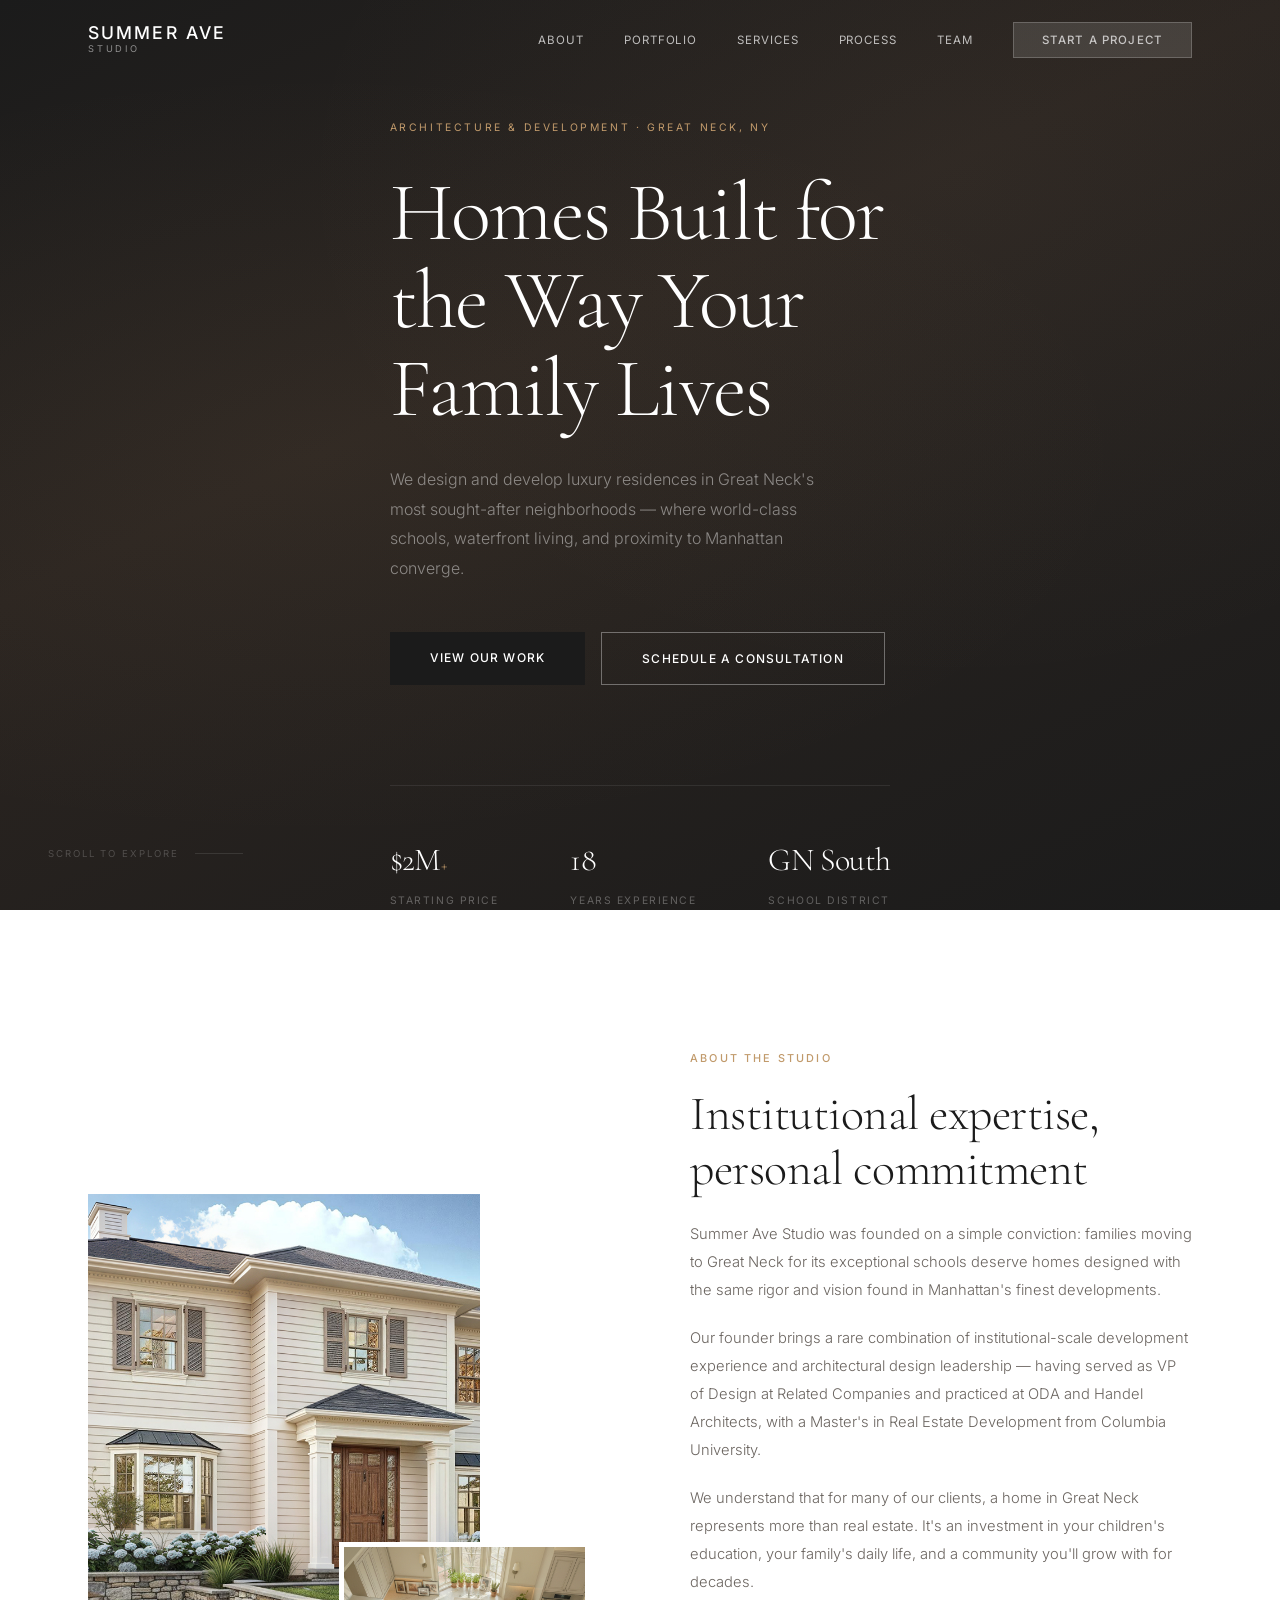
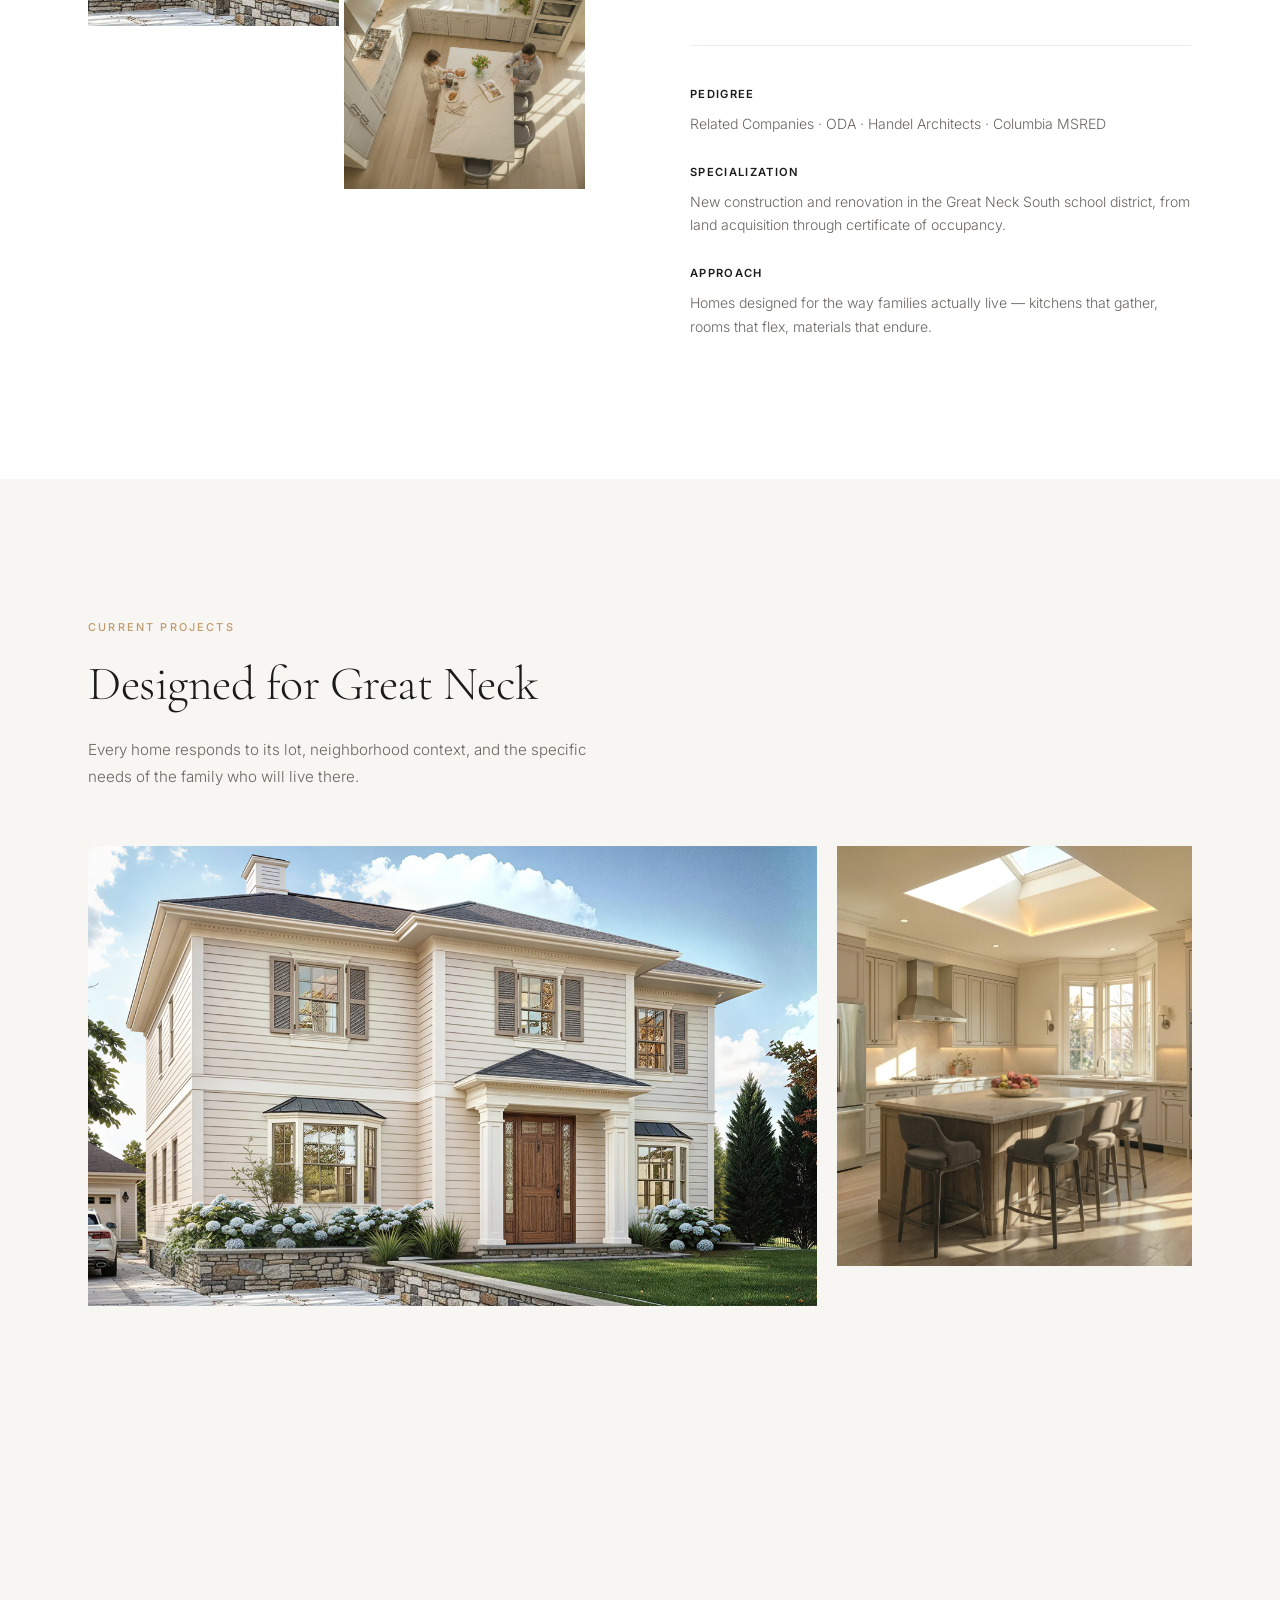
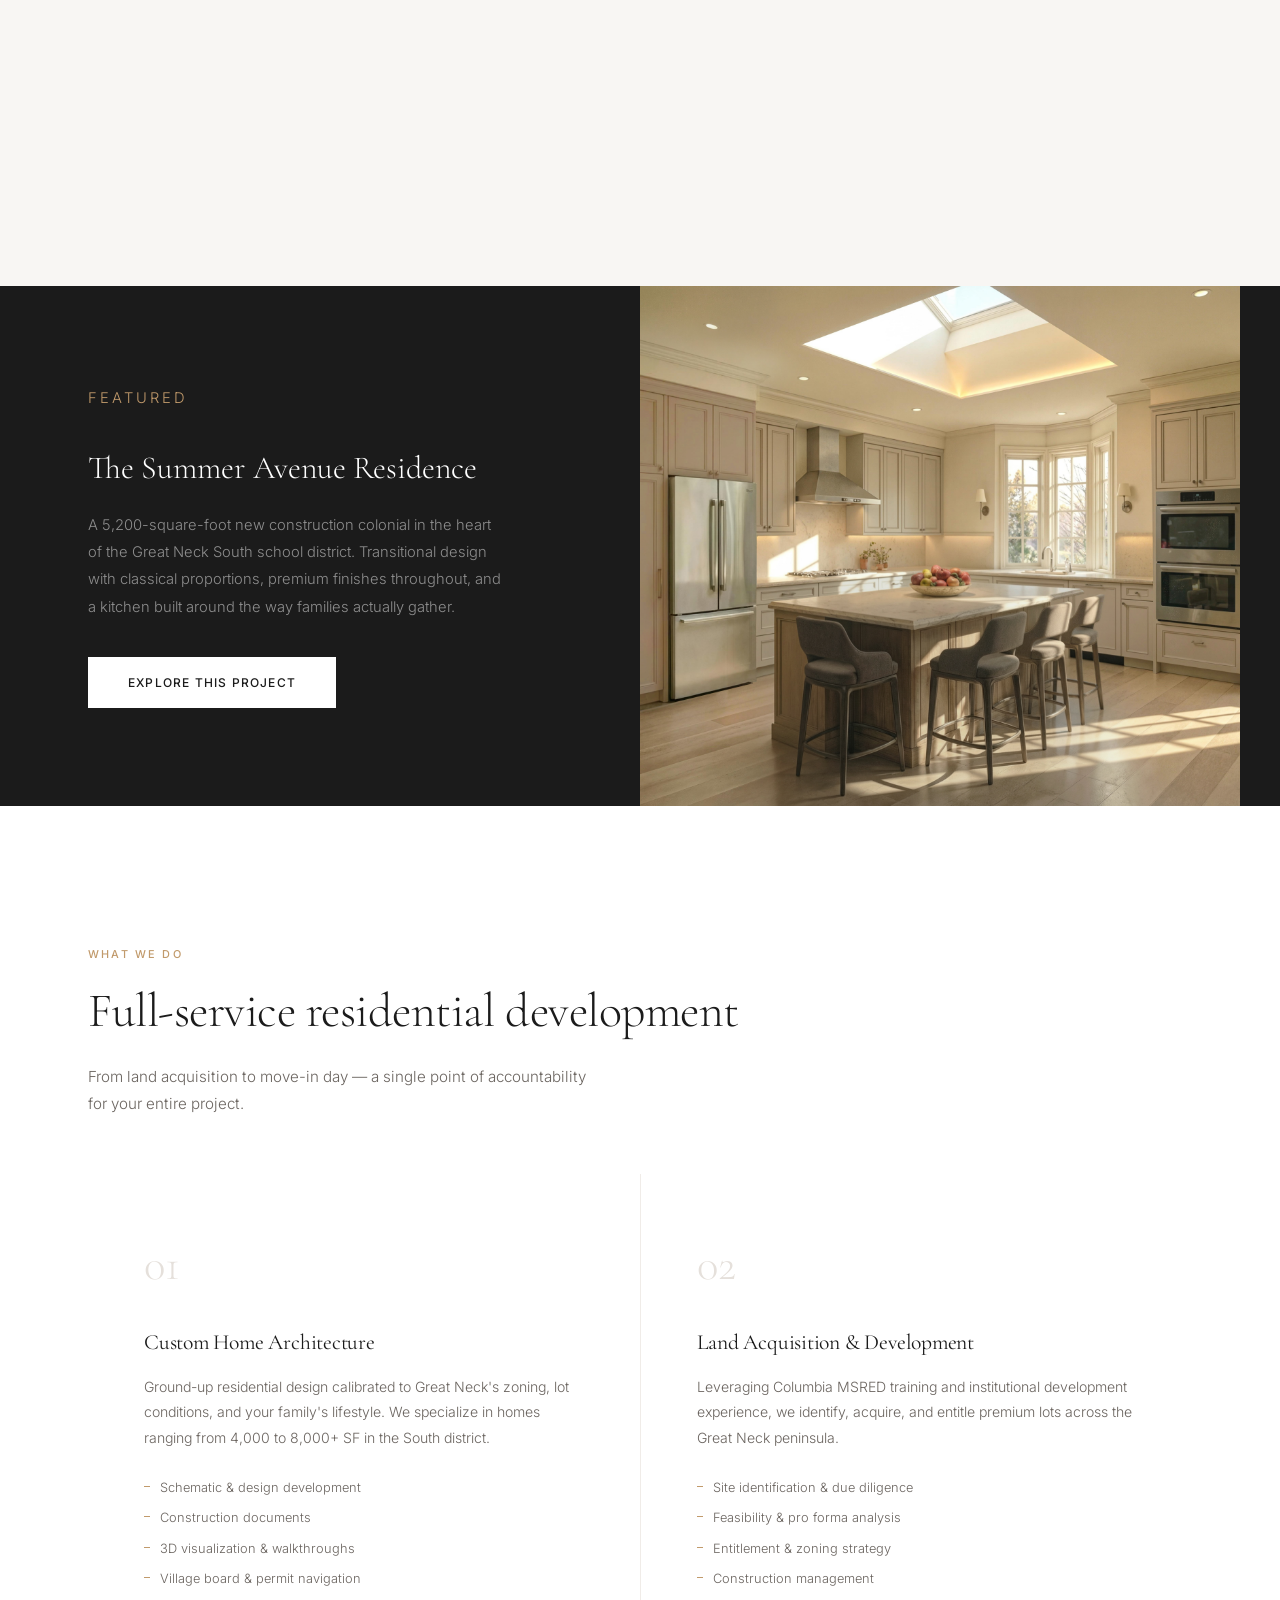
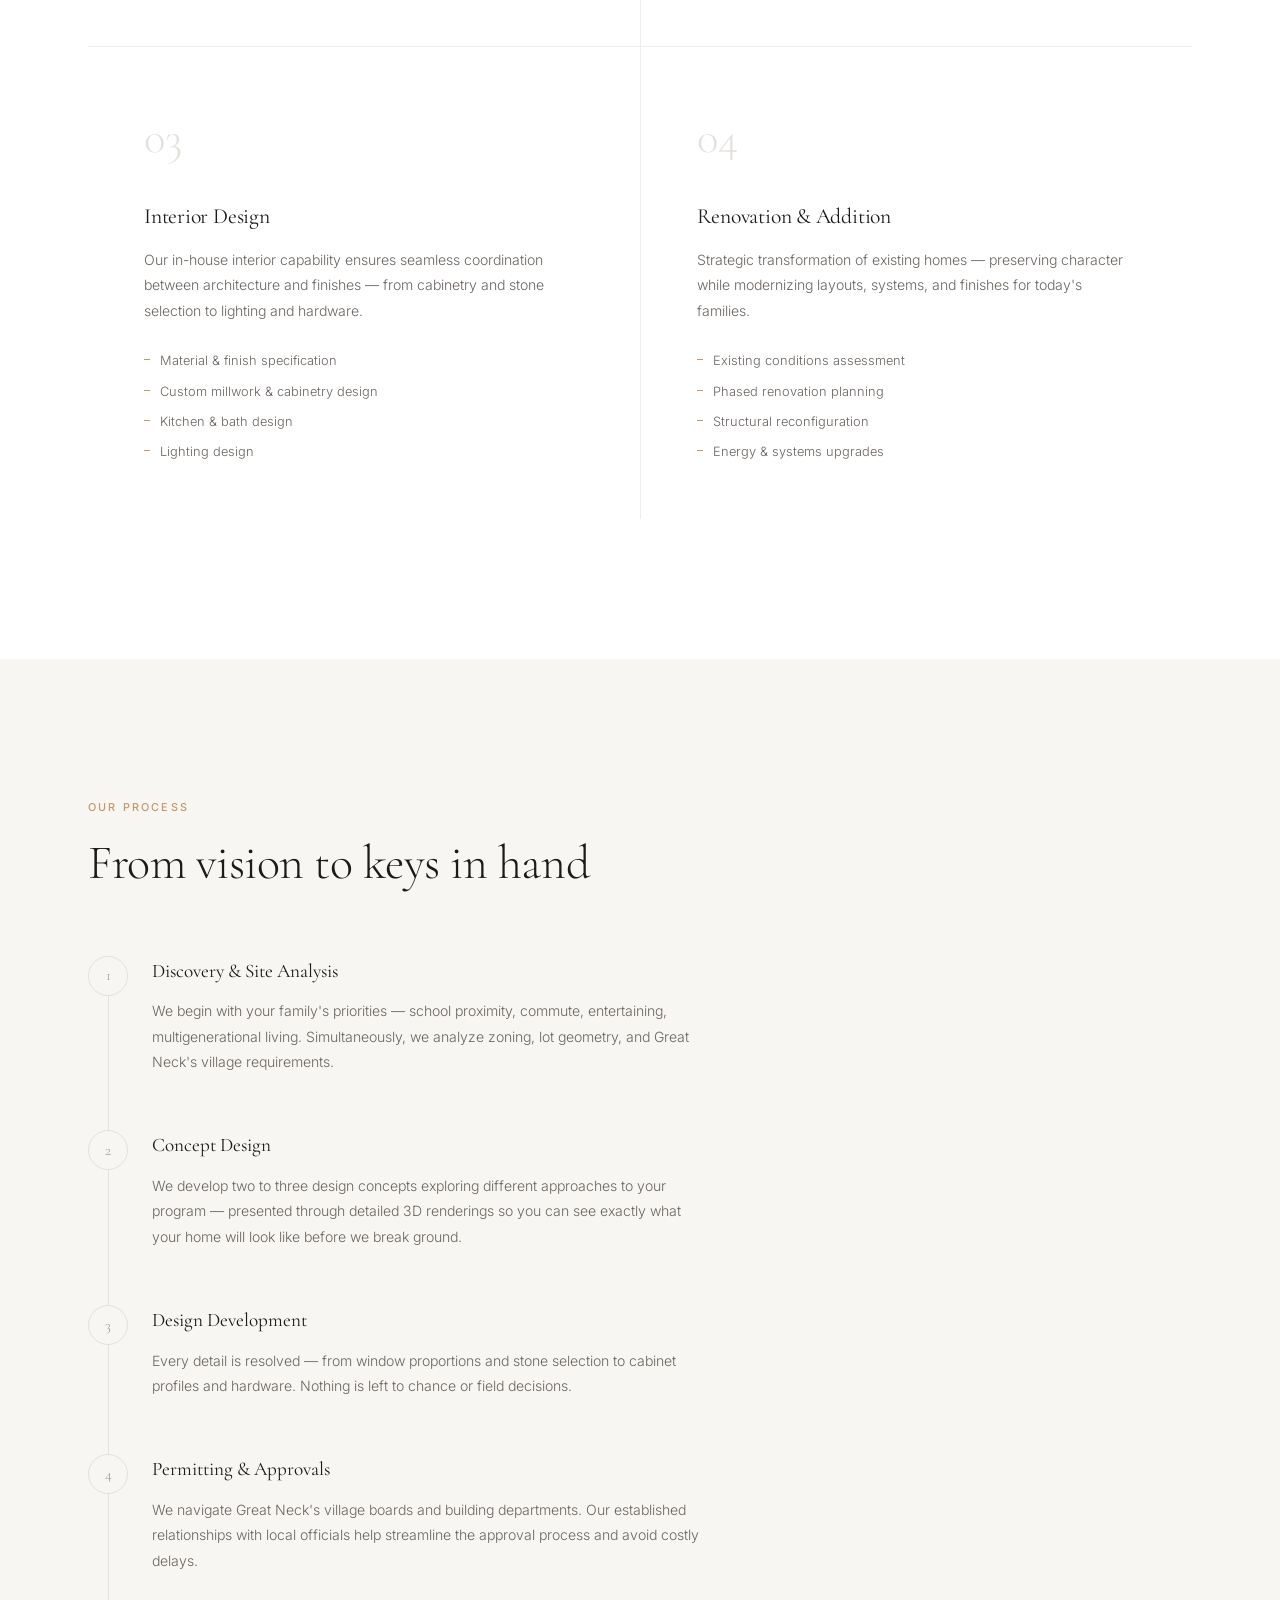
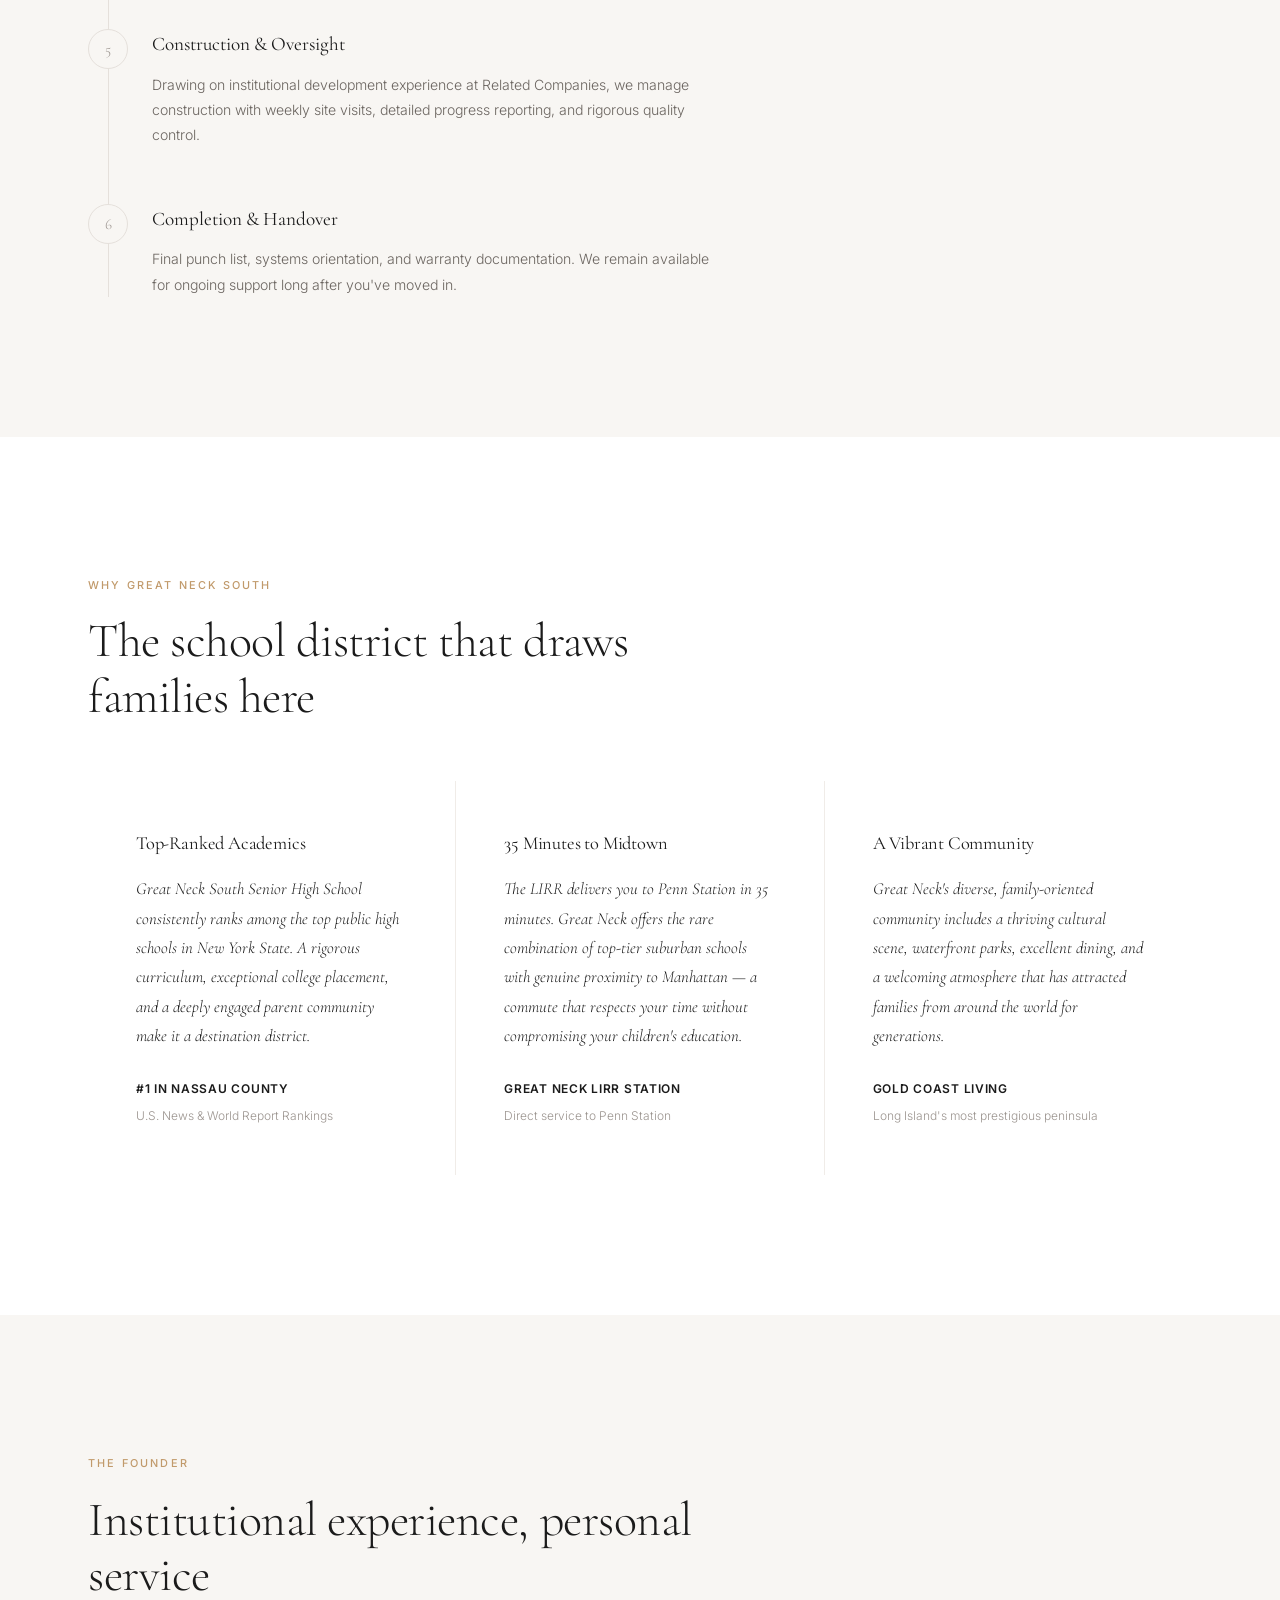
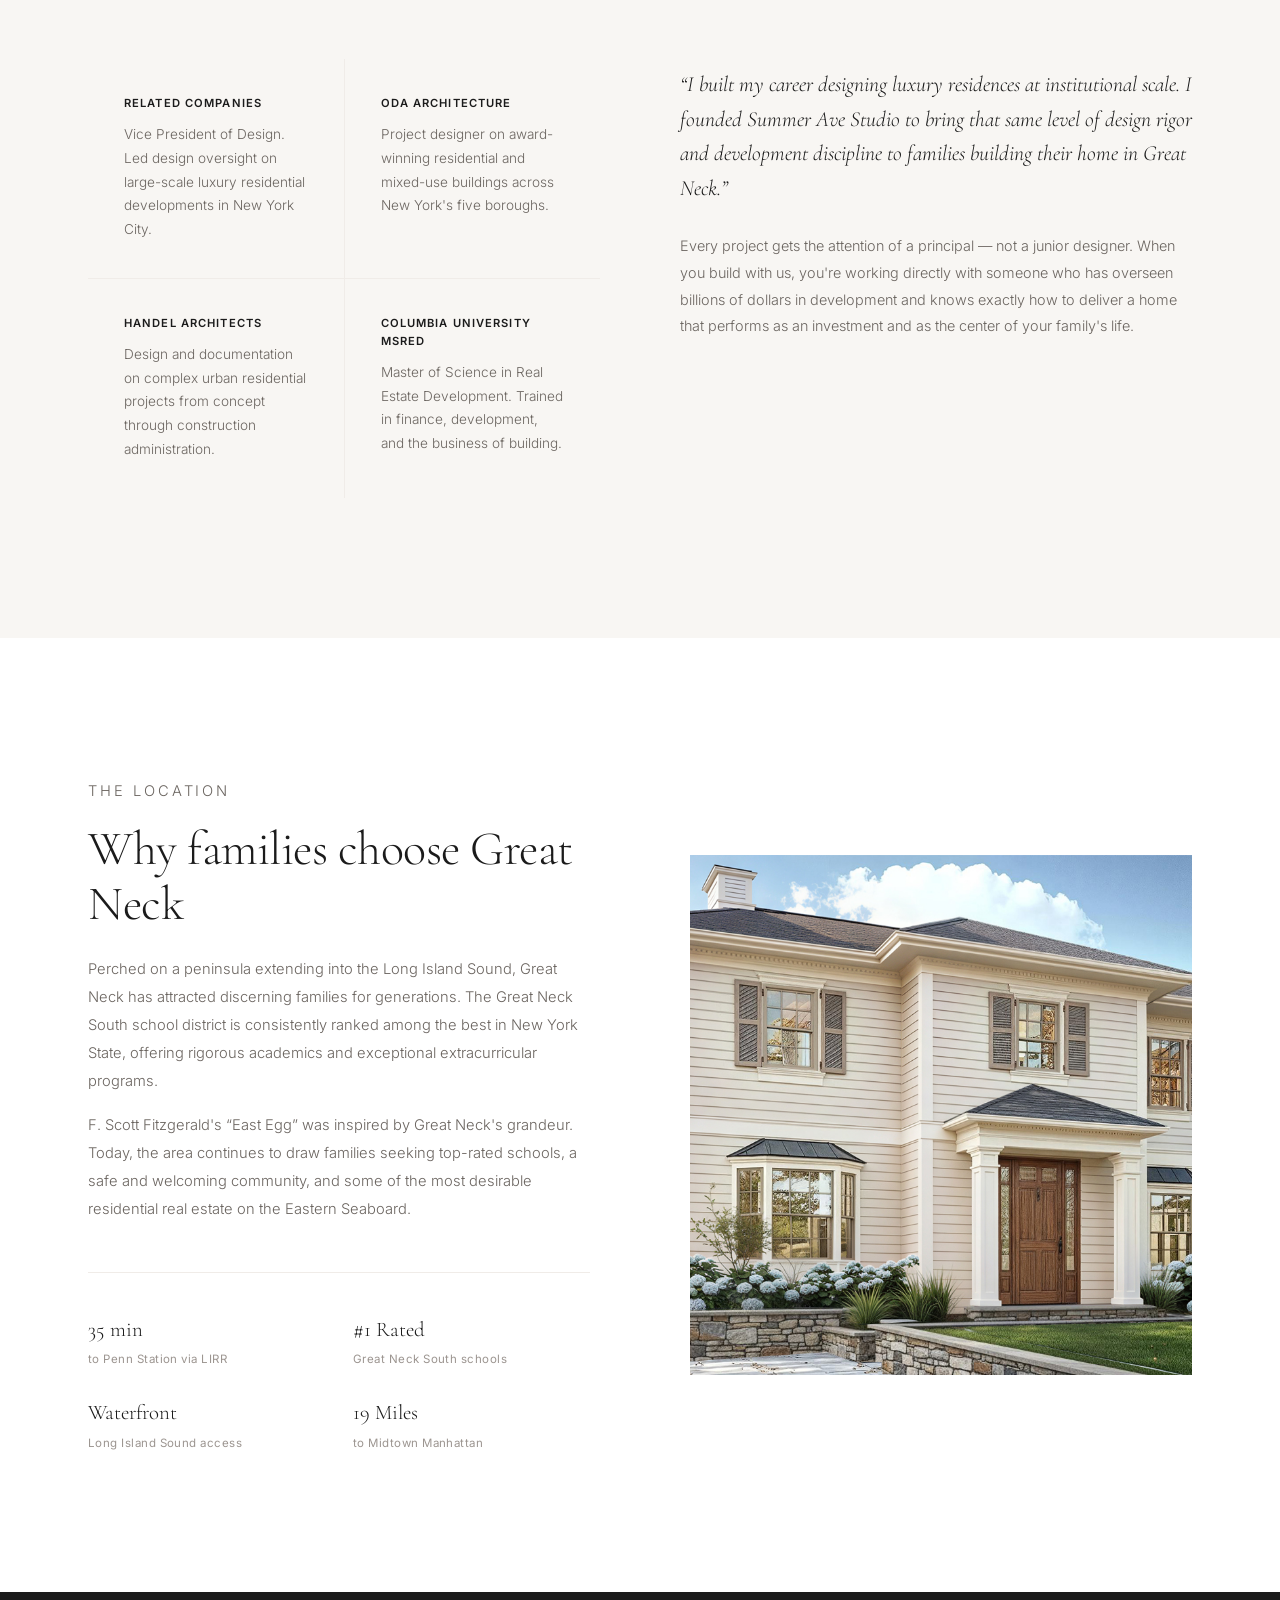
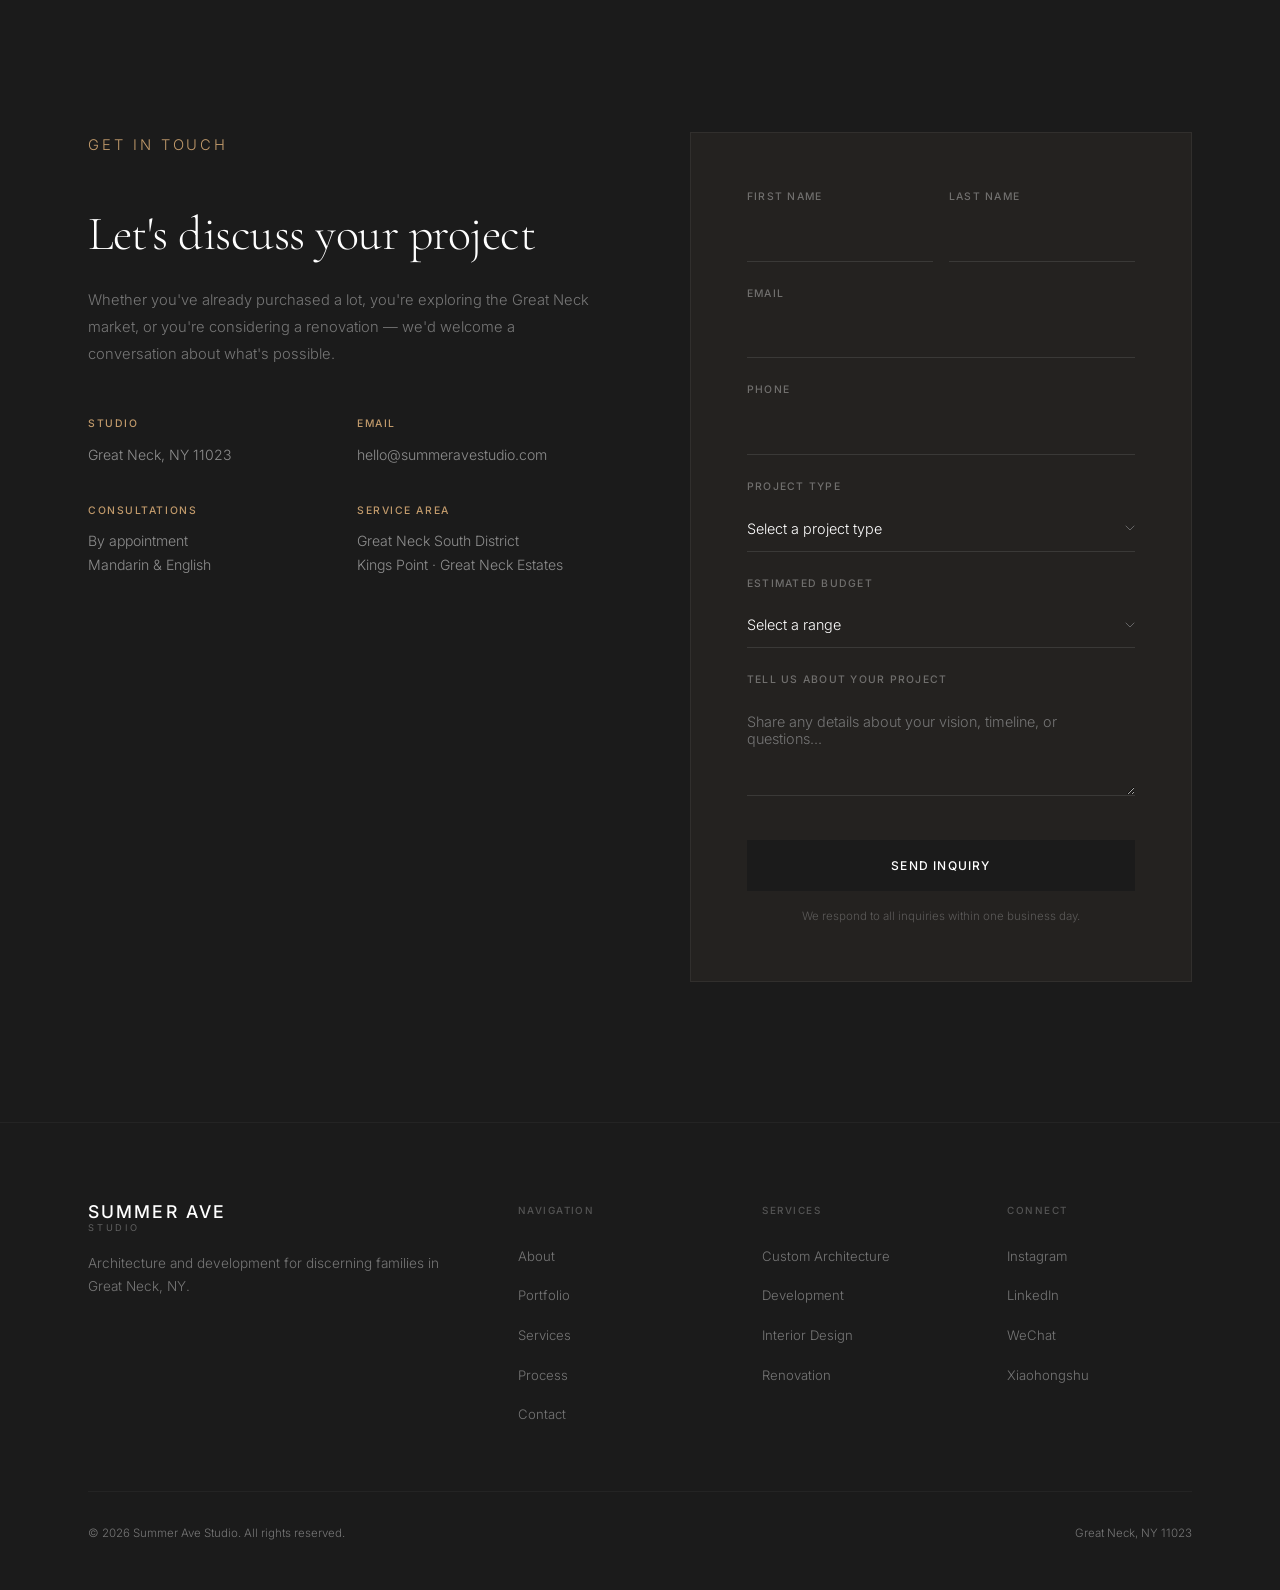
==== commit ebbc64c4: "Strategic repositioning: target GN South families with real project images - Rewrite index.html with" ====
--- a/index.html
+++ b/index.html
@@ -3,8 +3,8 @@
 <head>
   <meta charset="UTF-8">
   <meta name="viewport" content="width=device-width, initial-scale=1.0">
-  <title>Summer Ave Studio | Luxury Architecture & Development | Great Neck, NY</title>
-  <meta name="description" content="Summer Ave Studio designs and develops luxury residences in Great Neck, NY. Custom homes from $2M+. Architecture, interior design, and full-service development.">
+  <title>Summer Ave Studio | Architecture & Development | Great Neck, NY</title>
+  <meta name="description" content="Summer Ave Studio is a luxury architecture and development firm in Great Neck, NY. Founded by a Columbia MSRED graduate and former VP of Design at Related Companies, we design and build $2M+ custom homes for discerning families in the Great Neck South school district.">
   <link rel="preconnect" href="https://fonts.googleapis.com">
   <link rel="preconnect" href="https://fonts.gstatic.com" crossorigin>
   <link href="https://fonts.googleapis.com/css2?family=Cormorant+Garamond:ital,wght@0,300;0,400;0,500;0,600;0,700;1,300;1,400&family=Inter:wght@300;400;500;600&display=swap" rel="stylesheet">
@@ -15,13 +15,13 @@
   <!-- Navigation -->
   <nav class="nav" id="nav">
     <div class="nav-inner">
-      <a href="#" class="nav-logo">
+      <a href="index.html" class="nav-logo">
         <span class="logo-text">Summer Ave</span>
         <span class="logo-sub">Studio</span>
       </a>
       <ul class="nav-links" id="navLinks">
         <li><a href="#about">About</a></li>
-        <li><a href="#portfolio">Portfolio</a></li>
+        <li><a href="portfolio.html">Portfolio</a></li>
         <li><a href="#services">Services</a></li>
         <li><a href="#process">Process</a></li>
         <li><a href="#team">Team</a></li>
@@ -35,28 +35,24 @@
     </div>
   </nav>
 
-  <!-- Hero Section -->
+  <!-- Hero -->
   <header class="hero" id="hero">
     <div class="hero-bg">
       <div class="hero-overlay"></div>
     </div>
     <div class="hero-content">
-      <p class="hero-tagline">Architecture & Development</p>
-      <h1 class="hero-title">Defining Luxury<br>Living on the<br>Gold Coast</h1>
+      <p class="hero-tagline">Architecture & Development &middot; Great Neck, NY</p>
+      <h1 class="hero-title">Homes Built for<br>the Way Your<br>Family Lives</h1>
       <p class="hero-description">
-        We design and build extraordinary residences in Great Neck, NY &mdash;
-        where timeless architecture meets modern living on Long Island's most
-        prestigious waterfront.
+        We design and develop luxury residences in Great Neck's most
+        sought-after neighborhoods &mdash; where world-class schools,
+        waterfront living, and proximity to Manhattan converge.
       </p>
       <div class="hero-actions">
-        <a href="#portfolio" class="btn btn-primary">View Our Work</a>
+        <a href="portfolio.html" class="btn btn-primary">View Our Work</a>
         <a href="#contact" class="btn btn-outline">Schedule a Consultation</a>
       </div>
       <div class="hero-stats">
-        <div class="stat">
-          <span class="stat-number" data-target="47">0</span>
-          <span class="stat-label">Homes Built</span>
-        </div>
         <div class="stat">
           <span class="stat-number">$2M<span class="stat-plus">+</span></span>
           <span class="stat-label">Starting Price</span>
@@ -65,6 +61,10 @@
           <span class="stat-number" data-target="18">0</span>
           <span class="stat-label">Years Experience</span>
         </div>
+        <div class="stat">
+          <span class="stat-number">GN South</span>
+          <span class="stat-label">School District</span>
+        </div>
       </div>
     </div>
     <div class="hero-scroll">
@@ -73,47 +73,49 @@
     </div>
   </header>
 
-  <!-- About Section -->
+  <!-- About -->
   <section class="section about" id="about">
     <div class="container">
       <div class="about-grid">
         <div class="about-image">
-          <div class="img-placeholder about-img-1">
-            <div class="placeholder-icon">&#9634;</div>
-            <span>Studio Interior</span>
-          </div>
-          <div class="img-placeholder about-img-2">
-            <div class="placeholder-icon">&#9634;</div>
-            <span>Design Process</span>
+          <div class="about-img-1">
+            <img src="images/exterior-rendering.jpg" alt="Summer Ave Studio &mdash; New construction colonial in Great Neck" loading="lazy">
+          </div>
+          <div class="about-img-2">
+            <img src="images/kitchen-overhead.png" alt="Family gathering around Taj Mahal quartzite island" loading="lazy">
           </div>
         </div>
         <div class="about-content">
           <p class="section-label">About the Studio</p>
-          <h2 class="section-title">Architecture rooted in place, refined by craft</h2>
+          <h2 class="section-title">Institutional expertise, personal commitment</h2>
           <p class="about-text">
-            Summer Ave Studio is a boutique architecture and development firm based in
-            Great Neck, New York. For nearly two decades, we've been shaping the residential
-            landscape of the North Shore &mdash; designing homes that honor the character of
-            this historic Gold Coast community while pushing the boundaries of contemporary design.
+            Summer Ave Studio was founded on a simple conviction: families moving to
+            Great Neck for its exceptional schools deserve homes designed with the same
+            rigor and vision found in Manhattan's finest developments.
           </p>
           <p class="about-text">
-            Every project begins with the land and the water. Great Neck's unique peninsula
-            geography, tree-lined streets, and proximity to Manhattan inform every line we draw.
-            We don't impose style &mdash; we discover it through deep collaboration with our
-            clients and a reverence for the neighborhood's architectural heritage.
+            Our founder brings a rare combination of institutional-scale development
+            experience and architectural design leadership &mdash; having served as
+            VP of Design at Related Companies and practiced at ODA and Handel Architects,
+            with a Master's in Real Estate Development from Columbia University.
+          </p>
+          <p class="about-text">
+            We understand that for many of our clients, a home in Great Neck represents
+            more than real estate. It's an investment in your children's education,
+            your family's daily life, and a community you'll grow with for decades.
           </p>
           <div class="about-values">
             <div class="value">
-              <h4>Site-Driven Design</h4>
-              <p>Each home responds to its lot, orientation, and the natural features that make Great Neck extraordinary.</p>
+              <h4>Pedigree</h4>
+              <p>Related Companies &middot; ODA &middot; Handel Architects &middot; Columbia MSRED</p>
             </div>
             <div class="value">
-              <h4>Full-Service Delivery</h4>
-              <p>From land acquisition through certificate of occupancy, we manage every phase of development.</p>
+              <h4>Specialization</h4>
+              <p>New construction and renovation in the Great Neck South school district, from land acquisition through certificate of occupancy.</p>
             </div>
             <div class="value">
-              <h4>Enduring Quality</h4>
-              <p>Materials, systems, and craftsmanship selected for beauty that lasts generations.</p>
+              <h4>Approach</h4>
+              <p>Homes designed for the way families actually live &mdash; kitchens that gather, rooms that flex, materials that endure.</p>
             </div>
           </div>
         </div>
@@ -124,150 +126,84 @@
   <!-- Portfolio Section -->
   <section class="section portfolio" id="portfolio">
     <div class="container">
-      <p class="section-label">Selected Projects</p>
-      <h2 class="section-title">Residences that redefine the neighborhood</h2>
+      <p class="section-label">Current Projects</p>
+      <h2 class="section-title">Designed for Great Neck</h2>
       <p class="section-subtitle">
-        Each home is a unique response to its site, its owners, and the rich architectural
-        context of Great Neck and the surrounding North Shore communities.
+        Every home responds to its lot, neighborhood context, and the
+        specific needs of the family who will live there.
       </p>
 
-      <div class="portfolio-filters">
-        <button class="filter-btn active" data-filter="all">All Projects</button>
-        <button class="filter-btn" data-filter="new">New Construction</button>
-        <button class="filter-btn" data-filter="renovation">Renovation</button>
-        <button class="filter-btn" data-filter="waterfront">Waterfront</button>
-      </div>
-
       <div class="portfolio-grid">
-        <!-- Project 1 -->
-        <div class="project-card project-large" data-category="new waterfront">
+        <!-- Project 1: Exterior -->
+        <div class="project-card project-large" data-category="new">
           <div class="project-image">
-            <div class="img-placeholder project-img">
-              <div class="placeholder-icon">&#8962;</div>
-              <span>Kings Point Waterfront</span>
-            </div>
+            <img src="images/exterior-rendering.jpg" alt="New construction colonial &mdash; Great Neck" loading="lazy" class="project-img-real">
             <div class="project-overlay">
               <span class="project-tag">New Construction</span>
-              <h3 class="project-name">The Kings Point Residence</h3>
-              <p class="project-meta">7,200 SF &middot; 6 BD &middot; Waterfront &middot; $3.8M</p>
-              <a href="#" class="project-link">View Project &rarr;</a>
-            </div>
-          </div>
-        </div>
-
-        <!-- Project 2 -->
+              <h3 class="project-name">Summer Avenue Residence</h3>
+              <p class="project-meta">5,200 SF &middot; 5 BD &middot; Great Neck South &middot; $2.4M</p>
+              <a href="portfolio.html" class="project-link">View Project &rarr;</a>
+            </div>
+          </div>
+        </div>
+
+        <!-- Project 2: Kitchen -->
         <div class="project-card" data-category="new">
           <div class="project-image">
-            <div class="img-placeholder project-img">
-              <div class="placeholder-icon">&#8962;</div>
-              <span>Arrandale Estate</span>
-            </div>
+            <img src="images/kitchen-rendering.jpg" alt="Custom kitchen with skylight and Taj Mahal quartzite" loading="lazy" class="project-img-real">
             <div class="project-overlay">
-              <span class="project-tag">New Construction</span>
-              <h3 class="project-name">Arrandale Colonial</h3>
-              <p class="project-meta">5,800 SF &middot; 5 BD &middot; $2.6M</p>
-              <a href="#" class="project-link">View Project &rarr;</a>
-            </div>
-          </div>
-        </div>
-
-        <!-- Project 3 -->
-        <div class="project-card" data-category="renovation">
+              <span class="project-tag">Interior</span>
+              <h3 class="project-name">Chef's Kitchen</h3>
+              <p class="project-meta">Skylight &middot; Taj Mahal Quartzite &middot; Custom Millwork</p>
+              <a href="portfolio.html" class="project-link">View Project &rarr;</a>
+            </div>
+          </div>
+        </div>
+
+        <!-- Project 3: Overhead -->
+        <div class="project-card" data-category="new">
           <div class="project-image">
-            <div class="img-placeholder project-img">
-              <div class="placeholder-icon">&#8962;</div>
-              <span>Saddle Rock Revival</span>
-            </div>
+            <img src="images/kitchen-overhead.png" alt="Overhead view of family kitchen island" loading="lazy" class="project-img-real">
             <div class="project-overlay">
-              <span class="project-tag">Full Renovation</span>
-              <h3 class="project-name">Saddle Rock Modern</h3>
-              <p class="project-meta">4,500 SF &middot; 4 BD &middot; $2.1M</p>
-              <a href="#" class="project-link">View Project &rarr;</a>
-            </div>
-          </div>
-        </div>
-
-        <!-- Project 4 -->
-        <div class="project-card" data-category="new waterfront">
-          <div class="project-image">
-            <div class="img-placeholder project-img">
-              <div class="placeholder-icon">&#8962;</div>
-              <span>Manhasset Bay Villa</span>
-            </div>
-            <div class="project-overlay">
-              <span class="project-tag">Waterfront</span>
-              <h3 class="project-name">Bay Club Drive</h3>
-              <p class="project-meta">8,400 SF &middot; 7 BD &middot; Waterfront &middot; $4.2M</p>
-              <a href="#" class="project-link">View Project &rarr;</a>
-            </div>
-          </div>
-        </div>
-
-        <!-- Project 5 -->
-        <div class="project-card project-large" data-category="new">
-          <div class="project-image">
-            <div class="img-placeholder project-img">
-              <div class="placeholder-icon">&#8962;</div>
-              <span>Great Neck Estates</span>
-            </div>
-            <div class="project-overlay">
-              <span class="project-tag">New Construction</span>
-              <h3 class="project-name">The Estates Transitional</h3>
-              <p class="project-meta">6,100 SF &middot; 5 BD &middot; $2.9M</p>
-              <a href="#" class="project-link">View Project &rarr;</a>
-            </div>
-          </div>
-        </div>
-
-        <!-- Project 6 -->
-        <div class="project-card" data-category="renovation waterfront">
-          <div class="project-image">
-            <div class="img-placeholder project-img">
-              <div class="placeholder-icon">&#8962;</div>
-              <span>Stepping Stone Marina</span>
-            </div>
-            <div class="project-overlay">
-              <span class="project-tag">Renovation</span>
-              <h3 class="project-name">Stepping Stone Lane</h3>
-              <p class="project-meta">5,200 SF &middot; 5 BD &middot; Waterfront &middot; $3.1M</p>
-              <a href="#" class="project-link">View Project &rarr;</a>
-            </div>
-          </div>
-        </div>
-      </div>
-    </div>
-  </section>
-
-  <!-- Feature Project Strip -->
+              <span class="project-tag">Design Philosophy</span>
+              <h3 class="project-name">The Gathering Kitchen</h3>
+              <p class="project-meta">Designed around family life</p>
+              <a href="portfolio.html" class="project-link">View Project &rarr;</a>
+            </div>
+          </div>
+        </div>
+      </div>
+    </div>
+  </section>
+
+  <!-- Feature Strip -->
   <section class="feature-strip">
     <div class="feature-strip-inner">
       <div class="feature-text">
         <p class="section-label">Featured</p>
-        <h2>The Kings Point Waterfront Estate</h2>
+        <h2>The Summer Avenue Residence</h2>
         <p>
-          A 7,200-square-foot contemporary residence perched on the Long Island Sound.
-          Floor-to-ceiling glass captures panoramic water views from every principal room.
-          Winner of the 2024 AIA Long Island Residential Design Award.
+          A 5,200-square-foot new construction colonial in the heart of the
+          Great Neck South school district. Transitional design with classical
+          proportions, premium finishes throughout, and a kitchen built around
+          the way families actually gather.
         </p>
-        <a href="#" class="btn btn-primary">Explore This Project</a>
+        <a href="portfolio.html" class="btn btn-primary">Explore This Project</a>
       </div>
       <div class="feature-image">
-        <div class="img-placeholder feature-img">
-          <div class="placeholder-icon">&#9634;</div>
-          <span>Featured Home &mdash; Waterfront View</span>
-        </div>
-      </div>
-    </div>
-  </section>
-
-  <!-- Services Section -->
+        <img src="images/kitchen-rendering.jpg" alt="Summer Avenue kitchen rendering" loading="lazy" style="width:100%;height:100%;object-fit:cover;">
+      </div>
+    </div>
+  </section>
+
+  <!-- Services -->
   <section class="section services" id="services">
     <div class="container">
       <p class="section-label">What We Do</p>
-      <h2 class="section-title">End-to-end luxury residential services</h2>
+      <h2 class="section-title">Full-service residential development</h2>
       <p class="section-subtitle">
-        From the first sketch to move-in day, Summer Ave Studio handles every detail.
-        Our integrated approach ensures design integrity is maintained from concept through construction.
+        From land acquisition to move-in day &mdash; a single point of
+        accountability for your entire project.
       </p>
 
       <div class="services-grid">
@@ -275,26 +211,28 @@
           <div class="service-number">01</div>
           <h3>Custom Home Architecture</h3>
           <p>
-            Ground-up residential design tailored to Great Neck's zoning, lot conditions,
-            and your family's lifestyle. We specialize in homes ranging from 4,000 to 10,000+ SF.
+            Ground-up residential design calibrated to Great Neck's zoning,
+            lot conditions, and your family's lifestyle. We specialize in
+            homes ranging from 4,000 to 8,000+ SF in the South district.
           </p>
           <ul class="service-features">
             <li>Schematic & design development</li>
             <li>Construction documents</li>
             <li>3D visualization & walkthroughs</li>
-            <li>Village board & permit support</li>
+            <li>Village board & permit navigation</li>
           </ul>
         </div>
 
         <div class="service-card">
           <div class="service-number">02</div>
-          <h3>Real Estate Development</h3>
+          <h3>Land Acquisition & Development</h3>
           <p>
-            We acquire, entitle, and develop premium lots across Great Neck, Kings Point,
-            and surrounding North Shore communities.
+            Leveraging Columbia MSRED training and institutional development
+            experience, we identify, acquire, and entitle premium lots across
+            the Great Neck peninsula.
           </p>
           <ul class="service-features">
-            <li>Land acquisition & due diligence</li>
+            <li>Site identification & due diligence</li>
             <li>Feasibility & pro forma analysis</li>
             <li>Entitlement & zoning strategy</li>
             <li>Construction management</li>
@@ -305,13 +243,14 @@
           <div class="service-number">03</div>
           <h3>Interior Design</h3>
           <p>
-            Our in-house interior studio ensures seamless coordination between architecture
-            and interiors &mdash; no design compromises, no communication gaps.
+            Our in-house interior capability ensures seamless coordination
+            between architecture and finishes &mdash; from cabinetry and
+            stone selection to lighting and hardware.
           </p>
           <ul class="service-features">
-            <li>Space planning & furniture layout</li>
-            <li>Material & finish selection</li>
-            <li>Custom millwork & cabinetry</li>
+            <li>Material & finish specification</li>
+            <li>Custom millwork & cabinetry design</li>
+            <li>Kitchen & bath design</li>
             <li>Lighting design</li>
           </ul>
         </div>
@@ -320,21 +259,22 @@
           <div class="service-number">04</div>
           <h3>Renovation & Addition</h3>
           <p>
-            Sensitive transformation of existing homes &mdash; from full gut renovations to
-            strategic additions that reimagine how a house lives.
+            Strategic transformation of existing homes &mdash; preserving
+            character while modernizing layouts, systems, and finishes
+            for today's families.
           </p>
           <ul class="service-features">
             <li>Existing conditions assessment</li>
             <li>Phased renovation planning</li>
-            <li>Historic & character preservation</li>
-            <li>Energy performance upgrades</li>
+            <li>Structural reconfiguration</li>
+            <li>Energy & systems upgrades</li>
           </ul>
         </div>
       </div>
     </div>
   </section>
 
-  <!-- Process Section -->
+  <!-- Process -->
   <section class="section process" id="process">
     <div class="container">
       <p class="section-label">Our Process</p>
@@ -342,84 +282,72 @@
 
       <div class="process-timeline">
         <div class="process-step">
-          <div class="step-marker">
-            <span class="step-num">1</span>
-          </div>
+          <div class="step-marker"><span class="step-num">1</span></div>
           <div class="step-content">
             <h3>Discovery & Site Analysis</h3>
             <p>
-              We begin with an in-depth consultation to understand your goals, lifestyle, and
-              budget. Simultaneously, we conduct a thorough site analysis including zoning review,
-              survey, soil conditions, and environmental factors unique to the Great Neck peninsula.
+              We begin with your family's priorities &mdash; school proximity,
+              commute, entertaining, multigenerational living. Simultaneously,
+              we analyze zoning, lot geometry, and Great Neck's village requirements.
             </p>
           </div>
         </div>
 
         <div class="process-step">
-          <div class="step-marker">
-            <span class="step-num">2</span>
-          </div>
+          <div class="step-marker"><span class="step-num">2</span></div>
           <div class="step-content">
             <h3>Concept Design</h3>
             <p>
-              We develop two to three initial design concepts exploring different approaches to
-              your program. These include floor plans, massing studies, and preliminary material
-              palettes presented through 3D renderings.
+              We develop two to three design concepts exploring different approaches
+              to your program &mdash; presented through detailed 3D renderings so
+              you can see exactly what your home will look like before we break ground.
             </p>
           </div>
         </div>
 
         <div class="process-step">
-          <div class="step-marker">
-            <span class="step-num">3</span>
-          </div>
+          <div class="step-marker"><span class="step-num">3</span></div>
           <div class="step-content">
             <h3>Design Development</h3>
             <p>
-              The selected concept is refined into a comprehensive design package. Every detail
-              is resolved &mdash; from window proportions to cabinet hardware &mdash; before
-              construction documents begin.
+              Every detail is resolved &mdash; from window proportions and stone
+              selection to cabinet profiles and hardware. Nothing is left to chance
+              or field decisions.
             </p>
           </div>
         </div>
 
         <div class="process-step">
-          <div class="step-marker">
-            <span class="step-num">4</span>
-          </div>
+          <div class="step-marker"><span class="step-num">4</span></div>
           <div class="step-content">
             <h3>Permitting & Approvals</h3>
             <p>
-              We navigate Great Neck's village boards, building departments, and architectural
-              review committees. Our established relationships with local officials help streamline
-              the approval process.
+              We navigate Great Neck's village boards and building departments.
+              Our established relationships with local officials help streamline
+              the approval process and avoid costly delays.
             </p>
           </div>
         </div>
 
         <div class="process-step">
-          <div class="step-marker">
-            <span class="step-num">5</span>
-          </div>
+          <div class="step-marker"><span class="step-num">5</span></div>
           <div class="step-content">
             <h3>Construction & Oversight</h3>
             <p>
-              Our development team manages construction with weekly site visits, progress
-              reporting, and rigorous quality control. We work with a curated network of
-              premium builders and tradespeople.
+              Drawing on institutional development experience at Related Companies,
+              we manage construction with weekly site visits, detailed progress
+              reporting, and rigorous quality control.
             </p>
           </div>
         </div>
 
         <div class="process-step">
-          <div class="step-marker">
-            <span class="step-num">6</span>
-          </div>
+          <div class="step-marker"><span class="step-num">6</span></div>
           <div class="step-content">
             <h3>Completion & Handover</h3>
             <p>
-              Final punch list, systems orientation, warranty documentation, and a celebratory
-              walkthrough. We remain available for ongoing support long after you've settled in.
+              Final punch list, systems orientation, and warranty documentation.
+              We remain available for ongoing support long after you've moved in.
             </p>
           </div>
         </div>
@@ -430,116 +358,97 @@
   <!-- Testimonials -->
   <section class="section testimonials">
     <div class="container">
-      <p class="section-label">Client Voices</p>
-      <h2 class="section-title">What our clients say</h2>
+      <p class="section-label">Why Great Neck South</p>
+      <h2 class="section-title">The school district that draws families here</h2>
 
       <div class="testimonials-grid">
         <div class="testimonial-card">
-          <div class="testimonial-stars">&starf;&starf;&starf;&starf;&starf;</div>
+          <h4 class="testimonial-heading">Top-Ranked Academics</h4>
           <blockquote>
-            "Summer Ave Studio didn't just design our house &mdash; they designed our life
-            in Great Neck. Every room works exactly the way our family needs it to. The
-            attention to how light moves through the house is extraordinary."
+            Great Neck South Senior High School consistently ranks among
+            the top public high schools in New York State. A rigorous
+            curriculum, exceptional college placement, and a deeply
+            engaged parent community make it a destination district.
           </blockquote>
           <div class="testimonial-author">
-            <strong>The Rosen Family</strong>
-            <span>Kings Point, 6,800 SF New Construction</span>
+            <strong>#1 in Nassau County</strong>
+            <span>U.S. News & World Report Rankings</span>
           </div>
         </div>
 
         <div class="testimonial-card">
-          <div class="testimonial-stars">&starf;&starf;&starf;&starf;&starf;</div>
+          <h4 class="testimonial-heading">35 Minutes to Midtown</h4>
           <blockquote>
-            "We interviewed five architects. Summer Ave was the only firm that truly understood
-            the neighborhood's character and how to build something modern that still belongs
-            on the street. The development management saved us months of headaches."
+            The LIRR delivers you to Penn Station in 35 minutes. Great Neck
+            offers the rare combination of top-tier suburban schools with
+            genuine proximity to Manhattan &mdash; a commute that respects
+            your time without compromising your children's education.
           </blockquote>
           <div class="testimonial-author">
-            <strong>David & Sarah M.</strong>
-            <span>Great Neck Estates, Full Renovation</span>
+            <strong>Great Neck LIRR Station</strong>
+            <span>Direct service to Penn Station</span>
           </div>
         </div>
 
         <div class="testimonial-card">
-          <div class="testimonial-stars">&starf;&starf;&starf;&starf;&starf;</div>
+          <h4 class="testimonial-heading">A Vibrant Community</h4>
           <blockquote>
-            "The waterfront presented real challenges &mdash; setbacks, flood zones, soil conditions.
-            They handled every complication with the village seamlessly. We couldn't imagine
-            having done this with anyone else."
+            Great Neck's diverse, family-oriented community includes a
+            thriving cultural scene, waterfront parks, excellent dining,
+            and a welcoming atmosphere that has attracted families from
+            around the world for generations.
           </blockquote>
           <div class="testimonial-author">
-            <strong>The Patel Family</strong>
-            <span>Manhasset Bay Waterfront, $3.4M Build</span>
-          </div>
-        </div>
-      </div>
-    </div>
-  </section>
-
-  <!-- Team Section -->
+            <strong>Gold Coast Living</strong>
+            <span>Long Island's most prestigious peninsula</span>
+          </div>
+        </div>
+      </div>
+    </div>
+  </section>
+
+  <!-- Team -->
   <section class="section team" id="team">
     <div class="container">
-      <p class="section-label">The Studio</p>
-      <h2 class="section-title">Led by experience, driven by design</h2>
-
-      <div class="team-grid">
-        <div class="team-member">
-          <div class="member-photo">
-            <div class="img-placeholder member-img">
-              <div class="placeholder-icon">&#9673;</div>
-              <span>Principal</span>
-            </div>
-          </div>
-          <h3>Michael Harrington</h3>
-          <p class="member-title">Founding Principal, AIA</p>
-          <p class="member-bio">
-            Yale School of Architecture. 22 years designing luxury residences across the
-            North Shore. Former project architect at Robert A.M. Stern.
-          </p>
-        </div>
-
-        <div class="team-member">
-          <div class="member-photo">
-            <div class="img-placeholder member-img">
-              <div class="placeholder-icon">&#9673;</div>
-              <span>Director</span>
-            </div>
-          </div>
-          <h3>Elena Vasquez</h3>
-          <p class="member-title">Director of Development</p>
-          <p class="member-bio">
-            Columbia MSRED. 15 years in residential development across Nassau County.
-            Expert in Great Neck zoning and entitlements.
-          </p>
-        </div>
-
-        <div class="team-member">
-          <div class="member-photo">
-            <div class="img-placeholder member-img">
-              <div class="placeholder-icon">&#9673;</div>
-              <span>Designer</span>
-            </div>
-          </div>
-          <h3>James Park</h3>
-          <p class="member-title">Design Director</p>
-          <p class="member-bio">
-            Pratt Institute. Award-winning designer specializing in transitional and
-            contemporary residential architecture. LEED AP certified.
-          </p>
-        </div>
-
-        <div class="team-member">
-          <div class="member-photo">
-            <div class="img-placeholder member-img">
-              <div class="placeholder-icon">&#9673;</div>
-              <span>Interiors</span>
-            </div>
-          </div>
-          <h3>Catherine Liu</h3>
-          <p class="member-title">Interior Design Lead</p>
-          <p class="member-bio">
-            Parsons School of Design. 12 years creating luxury residential interiors.
-            Former senior designer at Gachot Studios.
+      <p class="section-label">The Founder</p>
+      <h2 class="section-title">Institutional experience, personal service</h2>
+
+      <div class="team-single">
+        <div class="team-credentials">
+          <div class="credential">
+            <h4>Related Companies</h4>
+            <p>Vice President of Design. Led design oversight on large-scale
+            luxury residential developments in New York City.</p>
+          </div>
+          <div class="credential">
+            <h4>ODA Architecture</h4>
+            <p>Project designer on award-winning residential and mixed-use
+            buildings across New York's five boroughs.</p>
+          </div>
+          <div class="credential">
+            <h4>Handel Architects</h4>
+            <p>Design and documentation on complex urban residential projects
+            from concept through construction administration.</p>
+          </div>
+          <div class="credential">
+            <h4>Columbia University MSRED</h4>
+            <p>Master of Science in Real Estate Development. Trained in
+            finance, development, and the business of building.</p>
+          </div>
+        </div>
+        <div class="team-philosophy">
+          <p class="team-quote">
+            &ldquo;I built my career designing luxury residences at institutional
+            scale. I founded Summer Ave Studio to bring that same level of
+            design rigor and development discipline to families building
+            their home in Great Neck.&rdquo;
+          </p>
+          <p class="team-quote-small">
+            Every project gets the attention of a principal &mdash; not a junior
+            designer. When you build with us, you're working directly with
+            someone who has overseen billions of dollars in development and
+            knows exactly how to deliver a home that performs as an investment
+            and as the center of your family's life.
           </p>
         </div>
       </div>
@@ -552,18 +461,18 @@
       <div class="neighborhood-grid">
         <div class="neighborhood-content">
           <p class="section-label">The Location</p>
-          <h2 class="section-title">Why Great Neck</h2>
+          <h2 class="section-title">Why families choose Great Neck</h2>
           <p>
-            Perched on a peninsula jutting into the Long Island Sound, Great Neck offers a
-            rare combination: the privacy and natural beauty of waterfront suburban living,
-            just 19 miles from Midtown Manhattan. The LIRR delivers you to Penn Station
-            in 35 minutes.
+            Perched on a peninsula extending into the Long Island Sound, Great Neck
+            has attracted discerning families for generations. The Great Neck South
+            school district is consistently ranked among the best in New York State,
+            offering rigorous academics and exceptional extracurricular programs.
           </p>
           <p>
-            F. Scott Fitzgerald's "East Egg" was inspired by the grandeur of Kings Point and
-            Great Neck Estates. Today, the area continues to attract families seeking top-rated
-            schools, a tight-knit community, and some of the most desirable residential real
-            estate on the Eastern Seaboard.
+            F. Scott Fitzgerald's &ldquo;East Egg&rdquo; was inspired by Great Neck's
+            grandeur. Today, the area continues to draw families seeking top-rated
+            schools, a safe and welcoming community, and some of the most desirable
+            residential real estate on the Eastern Seaboard.
           </p>
           <div class="neighborhood-highlights">
             <div class="highlight">
@@ -572,56 +481,54 @@
             </div>
             <div class="highlight">
               <strong>#1 Rated</strong>
-              <span>Great Neck school district</span>
+              <span>Great Neck South schools</span>
             </div>
             <div class="highlight">
               <strong>Waterfront</strong>
               <span>Long Island Sound access</span>
             </div>
             <div class="highlight">
-              <strong>Gold Coast</strong>
-              <span>Historic prestige community</span>
+              <strong>19 Miles</strong>
+              <span>to Midtown Manhattan</span>
             </div>
           </div>
         </div>
         <div class="neighborhood-image">
-          <div class="img-placeholder neighborhood-img">
-            <div class="placeholder-icon">&#9734;</div>
-            <span>Great Neck Aerial View</span>
-          </div>
-        </div>
-      </div>
-    </div>
-  </section>
-
-  <!-- Contact Section -->
+          <img src="images/exterior-rendering.jpg" alt="New construction in Great Neck" loading="lazy" class="neighborhood-img-real">
+        </div>
+      </div>
+    </div>
+  </section>
+
+  <!-- Contact -->
   <section class="section contact" id="contact">
     <div class="container">
       <div class="contact-grid">
         <div class="contact-info">
           <p class="section-label">Get in Touch</p>
-          <h2 class="section-title">Let's build something extraordinary</h2>
+          <h2 class="section-title">Let's discuss your project</h2>
           <p>
-            Whether you have a lot ready to build on or you're just beginning to explore
-            the possibility of a custom home in Great Neck, we'd love to hear from you.
+            Whether you've already purchased a lot, you're exploring the
+            Great Neck market, or you're considering a renovation &mdash;
+            we'd welcome a conversation about what's possible.
           </p>
 
           <div class="contact-details">
             <div class="contact-item">
               <h4>Studio</h4>
-              <p>487 Middle Neck Road, Suite 204<br>Great Neck, NY 11023</p>
-            </div>
-            <div class="contact-item">
-              <h4>Phone</h4>
-              <p>(516) 555-0140</p>
+              <p>Great Neck, NY 11023</p>
             </div>
             <div class="contact-item">
               <h4>Email</h4>
               <p>hello@summeravestudio.com</p>
             </div>
             <div class="contact-item">
-              <h4>Hours</h4>
-              <p>Monday &ndash; Friday, 9am &ndash; 6pm<br>Saturday by appointment</p>
+              <h4>Consultations</h4>
+              <p>By appointment<br>Mandarin &amp; English</p>
+            </div>
+            <div class="contact-item">
+              <h4>Service Area</h4>
+              <p>Great Neck South District<br>Kings Point &middot; Great Neck Estates</p>
             </div>
           </div>
         </div>
@@ -653,8 +560,7 @@
                 <option value="new-construction">New Construction</option>
                 <option value="renovation">Full Renovation</option>
                 <option value="addition">Addition</option>
-                <option value="interior">Interior Design Only</option>
-                <option value="development">Development Partnership</option>
+                <option value="land">Land Acquisition + Build</option>
                 <option value="other">Other</option>
               </select>
             </div>
@@ -685,17 +591,17 @@
     <div class="container">
       <div class="footer-grid">
         <div class="footer-brand">
-          <a href="#" class="nav-logo">
+          <a href="index.html" class="nav-logo">
             <span class="logo-text">Summer Ave</span>
             <span class="logo-sub">Studio</span>
           </a>
-          <p>Luxury architecture and development on Long Island's Gold Coast.</p>
+          <p>Architecture and development for discerning families in Great Neck, NY.</p>
         </div>
         <div class="footer-links">
           <h4>Navigation</h4>
           <ul>
             <li><a href="#about">About</a></li>
-            <li><a href="#portfolio">Portfolio</a></li>
+            <li><a href="portfolio.html">Portfolio</a></li>
             <li><a href="#services">Services</a></li>
             <li><a href="#process">Process</a></li>
             <li><a href="#contact">Contact</a></li>
@@ -714,15 +620,15 @@
           <h4>Connect</h4>
           <ul>
             <li><a href="#">Instagram</a></li>
-            <li><a href="#">Houzz</a></li>
             <li><a href="#">LinkedIn</a></li>
-            <li><a href="#">Architectural Digest</a></li>
+            <li><a href="#">WeChat</a></li>
+            <li><a href="#">Xiaohongshu</a></li>
           </ul>
         </div>
       </div>
       <div class="footer-bottom">
         <p>&copy; 2026 Summer Ave Studio. All rights reserved.</p>
-        <p>487 Middle Neck Road, Suite 204, Great Neck, NY 11023</p>
+        <p>Great Neck, NY 11023</p>
       </div>
     </div>
   </footer>
--- a/styles.css
+++ b/styles.css
@@ -1,9 +1,8 @@
 /* ============================================================
-   Summer Ave Studio — Luxury Architecture & Development
-   Great Neck, NY
-   ============================================================ */
-
-/* --- Reset & Base --- */
+   Summer Ave Studio
+   Aesthetic: Burberry heritage warmth + Foster & Partners minimalism
+   ============================================================ */
+
 *, *::before, *::after {
   margin: 0;
   padding: 0;
@@ -11,35 +10,36 @@
 }
 
 :root {
-  /* Color Palette */
-  --color-bg: #FAF9F7;
+  /* Palette — Burberry-inspired warm neutrals */
+  --color-bg: #FFFFFF;
+  --color-bg-warm: #F8F6F3;
   --color-surface: #FFFFFF;
-  --color-text: #1A1A1A;
-  --color-text-secondary: #5A5A5A;
-  --color-text-muted: #8A8A8A;
-  --color-accent: #2C3E2D;
-  --color-accent-light: #3D5A3E;
-  --color-accent-hover: #1E2D1F;
-  --color-gold: #B8945F;
-  --color-gold-light: #D4B683;
-  --color-border: #E8E5E0;
-  --color-border-light: #F0EDE8;
-  --color-dark: #111111;
-  --color-dark-surface: #1A1A1A;
-
-  /* Typography */
+  --color-text: #1B1B1B;
+  --color-text-secondary: #6B6560;
+  --color-text-muted: #9C9590;
+  --color-accent: #1B1B1B;
+  --color-accent-hover: #000000;
+  --color-honey: #C19A6B;
+  --color-camel: #D4B896;
+  --color-camel-light: #E8DDD0;
+  --color-border: #E5E0DB;
+  --color-border-light: #F0ECE8;
+  --color-dark: #1B1B1B;
+  --color-dark-surface: #242220;
+
+  /* Typography — editorial precision */
   --font-serif: 'Cormorant Garamond', 'Georgia', serif;
   --font-sans: 'Inter', -apple-system, BlinkMacSystemFont, sans-serif;
 
-  /* Spacing */
-  --section-padding: 120px;
-  --container-width: 1280px;
-  --container-padding: 40px;
-
-  /* Transitions */
+  /* Spacing — generous, Foster-level breathing room */
+  --section-padding: 140px;
+  --container-width: 1200px;
+  --container-padding: 48px;
+
+  /* Motion */
   --ease-out: cubic-bezier(0.16, 1, 0.3, 1);
-  --transition-base: 0.3s var(--ease-out);
-  --transition-slow: 0.6s var(--ease-out);
+  --transition-base: 0.35s var(--ease-out);
+  --transition-slow: 0.7s var(--ease-out);
 }
 
 html {
@@ -69,79 +69,83 @@
   display: block;
 }
 
-/* --- Container --- */
 .container {
   max-width: var(--container-width);
   margin: 0 auto;
   padding: 0 var(--container-padding);
 }
 
-/* --- Section Labels & Titles --- */
+/* ============================================================
+   SECTION SYSTEM — Foster-level hierarchy
+   ============================================================ */
 .section {
   padding: var(--section-padding) 0;
 }
 
 .section-label {
   font-family: var(--font-sans);
-  font-size: 0.75rem;
-  font-weight: 600;
-  letter-spacing: 0.15em;
+  font-size: 0.68rem;
+  font-weight: 500;
+  letter-spacing: 0.2em;
   text-transform: uppercase;
-  color: var(--color-gold);
-  margin-bottom: 16px;
+  color: var(--color-honey);
+  margin-bottom: 20px;
 }
 
 .section-title {
   font-family: var(--font-serif);
-  font-size: clamp(2rem, 4vw, 3.2rem);
-  font-weight: 400;
+  font-size: clamp(2rem, 3.8vw, 3rem);
+  font-weight: 300;
   line-height: 1.15;
+  letter-spacing: -0.01em;
   color: var(--color-text);
-  margin-bottom: 20px;
-  max-width: 700px;
+  margin-bottom: 24px;
+  max-width: 680px;
 }
 
 .section-subtitle {
-  font-size: 1.05rem;
+  font-size: 0.95rem;
+  font-weight: 300;
   color: var(--color-text-secondary);
-  max-width: 600px;
-  line-height: 1.7;
-  margin-bottom: 48px;
-}
-
-/* --- Buttons --- */
+  max-width: 520px;
+  line-height: 1.8;
+  margin-bottom: 56px;
+}
+
+/* ============================================================
+   BUTTONS — Burberry-restrained
+   ============================================================ */
 .btn {
   display: inline-block;
   font-family: var(--font-sans);
-  font-size: 0.85rem;
+  font-size: 0.75rem;
   font-weight: 500;
-  letter-spacing: 0.04em;
-  padding: 14px 32px;
+  letter-spacing: 0.1em;
+  text-transform: uppercase;
+  padding: 16px 40px;
   border: none;
-  border-radius: 2px;
   cursor: pointer;
   transition: all var(--transition-base);
 }
 
 .btn-primary {
-  background-color: var(--color-accent);
+  background: var(--color-accent);
   color: #fff;
 }
 
 .btn-primary:hover {
-  background-color: var(--color-accent-hover);
-  transform: translateY(-1px);
+  background: var(--color-accent-hover);
 }
 
 .btn-outline {
   background: transparent;
-  border: 1px solid rgba(255,255,255,0.4);
+  border: 1px solid rgba(255,255,255,0.35);
   color: #fff;
 }
 
 .btn-outline:hover {
-  background: rgba(255,255,255,0.1);
-  border-color: rgba(255,255,255,0.7);
+  background: rgba(255,255,255,0.08);
+  border-color: rgba(255,255,255,0.6);
 }
 
 .btn-full {
@@ -149,29 +153,30 @@
   text-align: center;
 }
 
-/* --- Image Placeholders --- */
+/* ============================================================
+   IMAGE PLACEHOLDERS
+   ============================================================ */
 .img-placeholder {
-  background: linear-gradient(145deg, #E8E5E0 0%, #D5D0C8 100%);
+  background: linear-gradient(160deg, var(--color-camel-light) 0%, var(--color-border) 100%);
   display: flex;
   flex-direction: column;
   align-items: center;
   justify-content: center;
   color: var(--color-text-muted);
-  font-size: 0.8rem;
-  letter-spacing: 0.05em;
+  font-size: 0.75rem;
+  letter-spacing: 0.06em;
   width: 100%;
   height: 100%;
-  position: relative;
 }
 
 .placeholder-icon {
-  font-size: 2.5rem;
+  font-size: 2rem;
   margin-bottom: 8px;
-  opacity: 0.4;
-}
-
-/* ============================================================
-   NAVIGATION
+  opacity: 0.3;
+}
+
+/* ============================================================
+   NAVIGATION — thin, disappearing, Burberry-meets-Foster
    ============================================================ */
 .nav {
   position: fixed;
@@ -179,26 +184,34 @@
   left: 0;
   right: 0;
   z-index: 1000;
-  padding: 20px 0;
+  padding: 24px 0;
   transition: all var(--transition-base);
 }
 
 .nav.scrolled {
-  background: rgba(250, 249, 247, 0.95);
-  backdrop-filter: blur(12px);
-  padding: 14px 0;
-  box-shadow: 0 1px 0 var(--color-border);
-}
-
-.nav.scrolled .nav-logo .logo-text,
-.nav.scrolled .nav-logo .logo-sub,
+  background: rgba(255, 255, 255, 0.96);
+  backdrop-filter: blur(16px);
+  padding: 16px 0;
+  border-bottom: 1px solid var(--color-border-light);
+}
+
+.nav.scrolled .logo-text,
+.nav.scrolled .logo-sub {
+  color: var(--color-text);
+}
+
 .nav.scrolled .nav-links a {
+  color: var(--color-text-secondary);
+}
+
+.nav.scrolled .nav-links a:hover {
   color: var(--color-text);
 }
 
 .nav.scrolled .nav-cta {
   background: var(--color-accent) !important;
   color: #fff !important;
+  border: none !important;
 }
 
 .nav-inner {
@@ -217,66 +230,65 @@
 }
 
 .logo-text {
-  font-family: var(--font-serif);
-  font-size: 1.5rem;
+  font-family: var(--font-sans);
+  font-size: 1.1rem;
   font-weight: 500;
   color: #fff;
-  letter-spacing: 0.02em;
+  letter-spacing: 0.12em;
+  text-transform: uppercase;
   transition: color var(--transition-base);
 }
 
 .logo-sub {
   font-family: var(--font-sans);
-  font-size: 0.65rem;
-  font-weight: 500;
-  letter-spacing: 0.25em;
+  font-size: 0.58rem;
+  font-weight: 400;
+  letter-spacing: 0.3em;
+  text-transform: uppercase;
+  color: rgba(255,255,255,0.5);
+  margin-top: 2px;
+  transition: color var(--transition-base);
+}
+
+.nav.scrolled .logo-sub {
+  color: var(--color-text-muted);
+}
+
+.nav-links {
+  display: flex;
+  align-items: center;
+  gap: 40px;
+}
+
+.nav-links a {
+  font-size: 0.72rem;
+  font-weight: 400;
+  letter-spacing: 0.08em;
   text-transform: uppercase;
   color: rgba(255,255,255,0.7);
   transition: color var(--transition-base);
 }
 
-.nav.scrolled .logo-sub {
-  color: var(--color-text-muted);
-}
-
-.nav-links {
-  display: flex;
-  align-items: center;
-  gap: 36px;
-}
-
-.nav-links a {
-  font-size: 0.82rem;
-  font-weight: 400;
-  letter-spacing: 0.02em;
-  color: rgba(255,255,255,0.85);
-  transition: color var(--transition-base);
-  position: relative;
-}
-
 .nav-links a:not(.nav-cta):hover {
   color: #fff;
 }
 
-.nav.scrolled .nav-links a:not(.nav-cta):hover {
-  color: var(--color-accent);
-}
-
 .nav-cta {
-  padding: 10px 24px !important;
-  background: rgba(255,255,255,0.15);
-  border-radius: 2px;
-  transition: all var(--transition-base) !important;
+  padding: 10px 28px !important;
+  background: rgba(255,255,255,0.12) !important;
+  border: 1px solid rgba(255,255,255,0.2) !important;
+  font-weight: 500 !important;
+  letter-spacing: 0.1em !important;
 }
 
 .nav-cta:hover {
-  background: rgba(255,255,255,0.25) !important;
+  background: rgba(255,255,255,0.2) !important;
 }
 
 .nav-toggle {
   display: none;
   flex-direction: column;
-  gap: 5px;
+  gap: 6px;
   background: none;
   border: none;
   cursor: pointer;
@@ -286,9 +298,9 @@
 .nav-toggle span {
   display: block;
   width: 24px;
-  height: 2px;
+  height: 1px;
   background: #fff;
-  transition: all var(--transition-base);
+  transition: all 0.4s var(--ease-out);
 }
 
 .nav.scrolled .nav-toggle span {
@@ -296,7 +308,7 @@
 }
 
 /* ============================================================
-   HERO
+   HERO — dark, warm, cinematic
    ============================================================ */
 .hero {
   position: relative;
@@ -309,15 +321,15 @@
 .hero-bg {
   position: absolute;
   inset: 0;
-  background: linear-gradient(135deg, #1a2a1a 0%, #2a3a2a 30%, #1a2525 70%, #111 100%);
+  background: linear-gradient(155deg, #1B1B1B 0%, #2A2420 40%, #1B1B1B 100%);
 }
 
 .hero-overlay {
   position: absolute;
   inset: 0;
   background:
-    radial-gradient(ellipse at 30% 50%, rgba(184, 148, 95, 0.08) 0%, transparent 60%),
-    radial-gradient(ellipse at 80% 30%, rgba(44, 62, 45, 0.15) 0%, transparent 50%);
+    radial-gradient(ellipse at 25% 50%, rgba(193, 154, 107, 0.06) 0%, transparent 60%),
+    radial-gradient(ellipse at 75% 20%, rgba(212, 184, 150, 0.04) 0%, transparent 50%);
 }
 
 .hero-content {
@@ -326,79 +338,81 @@
   max-width: var(--container-width);
   margin: 0 auto;
   padding: 0 var(--container-padding);
-  padding-top: 100px;
+  padding-top: 120px;
 }
 
 .hero-tagline {
   font-family: var(--font-sans);
-  font-size: 0.75rem;
-  font-weight: 500;
-  letter-spacing: 0.2em;
+  font-size: 0.65rem;
+  font-weight: 400;
+  letter-spacing: 0.25em;
   text-transform: uppercase;
-  color: var(--color-gold);
-  margin-bottom: 24px;
+  color: var(--color-honey);
+  margin-bottom: 32px;
 }
 
 .hero-title {
   font-family: var(--font-serif);
-  font-size: clamp(3rem, 7vw, 5.5rem);
-  font-weight: 300;
-  line-height: 1.05;
+  font-size: clamp(3rem, 6.5vw, 5.2rem);
+  font-weight: 300;
+  line-height: 1.06;
+  letter-spacing: -0.02em;
   color: #fff;
-  margin-bottom: 28px;
+  margin-bottom: 32px;
 }
 
 .hero-description {
-  font-size: 1.1rem;
-  font-weight: 300;
-  line-height: 1.8;
-  color: rgba(255,255,255,0.65);
-  max-width: 520px;
-  margin-bottom: 40px;
+  font-size: 1rem;
+  font-weight: 300;
+  line-height: 1.85;
+  color: rgba(255,255,255,0.45);
+  max-width: 460px;
+  margin-bottom: 48px;
 }
 
 .hero-actions {
   display: flex;
   gap: 16px;
-  margin-bottom: 80px;
+  margin-bottom: 100px;
 }
 
 .hero-stats {
   display: flex;
-  gap: 60px;
-  padding-top: 40px;
-  border-top: 1px solid rgba(255,255,255,0.1);
+  gap: 72px;
+  padding-top: 48px;
+  border-top: 1px solid rgba(255,255,255,0.08);
 }
 
 .stat {
   display: flex;
   flex-direction: column;
-  gap: 6px;
+  gap: 8px;
 }
 
 .stat-number {
   font-family: var(--font-serif);
-  font-size: 2.2rem;
+  font-size: 2rem;
+  font-weight: 300;
+  color: #fff;
+  letter-spacing: -0.02em;
+}
+
+.stat-plus {
+  font-size: 1rem;
+  color: var(--color-honey);
+}
+
+.stat-label {
+  font-size: 0.65rem;
   font-weight: 400;
-  color: #fff;
-}
-
-.stat-plus {
-  font-size: 1.2rem;
-  color: var(--color-gold);
-}
-
-.stat-label {
-  font-size: 0.75rem;
-  font-weight: 500;
-  letter-spacing: 0.1em;
+  letter-spacing: 0.15em;
   text-transform: uppercase;
-  color: rgba(255,255,255,0.4);
+  color: rgba(255,255,255,0.3);
 }
 
 .hero-scroll {
   position: absolute;
-  bottom: 40px;
+  bottom: 48px;
   left: var(--container-padding);
   display: flex;
   align-items: center;
@@ -407,16 +421,16 @@
 }
 
 .hero-scroll span {
-  font-size: 0.7rem;
-  letter-spacing: 0.15em;
+  font-size: 0.6rem;
+  letter-spacing: 0.2em;
   text-transform: uppercase;
-  color: rgba(255,255,255,0.3);
+  color: rgba(255,255,255,0.2);
 }
 
 .scroll-line {
-  width: 60px;
+  width: 48px;
   height: 1px;
-  background: rgba(255,255,255,0.2);
+  background: rgba(255,255,255,0.1);
   position: relative;
   overflow: hidden;
 }
@@ -428,8 +442,8 @@
   left: -100%;
   width: 100%;
   height: 100%;
-  background: var(--color-gold);
-  animation: scrollLine 2s infinite;
+  background: var(--color-honey);
+  animation: scrollLine 2.5s infinite;
 }
 
 @keyframes scrollLine {
@@ -438,12 +452,16 @@
 }
 
 /* ============================================================
-   ABOUT
-   ============================================================ */
+   ABOUT — editorial asymmetry, lots of air
+   ============================================================ */
+.about {
+  background: var(--color-bg);
+}
+
 .about-grid {
   display: grid;
   grid-template-columns: 1fr 1fr;
-  gap: 80px;
+  gap: 100px;
   align-items: center;
 }
 
@@ -456,106 +474,112 @@
   position: absolute;
   top: 0;
   left: 0;
-  width: 75%;
-  height: 70%;
-  border-radius: 2px;
+  width: 78%;
+  height: 72%;
+  overflow: hidden;
+}
+
+.about-img-1 img,
+.about-img-2 img {
+  width: 100%;
+  height: 100%;
+  object-fit: cover;
 }
 
 .about-img-2 {
   position: absolute;
   bottom: 0;
   right: 0;
-  width: 55%;
-  height: 45%;
-  border-radius: 2px;
-  border: 4px solid var(--color-bg);
+  width: 50%;
+  height: 42%;
+  border: 5px solid var(--color-bg);
+  overflow: hidden;
 }
 
 .about-text {
-  font-size: 1rem;
+  font-size: 0.92rem;
+  font-weight: 300;
   color: var(--color-text-secondary);
-  line-height: 1.8;
+  line-height: 1.9;
   margin-bottom: 20px;
 }
 
 .about-values {
-  margin-top: 40px;
+  margin-top: 48px;
   display: flex;
   flex-direction: column;
-  gap: 24px;
+  gap: 28px;
+  padding-top: 40px;
+  border-top: 1px solid var(--color-border-light);
 }
 
 .value h4 {
-  font-family: var(--font-serif);
-  font-size: 1.2rem;
-  font-weight: 500;
-  margin-bottom: 6px;
+  font-family: var(--font-sans);
+  font-size: 0.7rem;
+  font-weight: 600;
+  letter-spacing: 0.12em;
+  text-transform: uppercase;
+  margin-bottom: 8px;
   color: var(--color-text);
 }
 
 .value p {
-  font-size: 0.9rem;
+  font-size: 0.88rem;
+  font-weight: 300;
   color: var(--color-text-secondary);
-  line-height: 1.6;
-}
-
-/* ============================================================
-   PORTFOLIO
+  line-height: 1.7;
+}
+
+/* ============================================================
+   PORTFOLIO SECTION (index page) — minimal grid
    ============================================================ */
 .portfolio {
-  background: var(--color-dark);
-  color: #fff;
-}
-
-.portfolio .section-label {
-  color: var(--color-gold);
+  background: var(--color-bg-warm);
 }
 
 .portfolio .section-title {
-  color: #fff;
+  color: var(--color-text);
 }
 
 .portfolio .section-subtitle {
-  color: rgba(255,255,255,0.5);
+  color: var(--color-text-secondary);
 }
 
 .portfolio-filters {
   display: flex;
-  gap: 8px;
-  margin-bottom: 40px;
-  flex-wrap: wrap;
+  gap: 4px;
+  margin-bottom: 48px;
 }
 
 .filter-btn {
   font-family: var(--font-sans);
-  font-size: 0.8rem;
+  font-size: 0.7rem;
   font-weight: 400;
-  letter-spacing: 0.03em;
-  padding: 8px 20px;
+  letter-spacing: 0.06em;
+  text-transform: uppercase;
+  padding: 10px 20px;
   background: transparent;
-  border: 1px solid rgba(255,255,255,0.15);
-  color: rgba(255,255,255,0.5);
-  border-radius: 2px;
+  border: 1px solid var(--color-border);
+  color: var(--color-text-muted);
   cursor: pointer;
   transition: all var(--transition-base);
 }
 
 .filter-btn:hover,
 .filter-btn.active {
-  border-color: var(--color-gold);
-  color: var(--color-gold);
+  border-color: var(--color-text);
+  color: var(--color-text);
 }
 
 .portfolio-grid {
   display: grid;
   grid-template-columns: repeat(3, 1fr);
-  gap: 16px;
+  gap: 20px;
 }
 
 .project-card {
   position: relative;
   overflow: hidden;
-  border-radius: 2px;
 }
 
 .project-large {
@@ -564,21 +588,32 @@
 
 .project-image {
   position: relative;
-  height: 400px;
+  height: 420px;
   overflow: hidden;
 }
 
 .project-large .project-image {
-  height: 450px;
+  height: 460px;
 }
 
 .project-img {
-  background: linear-gradient(145deg, #2a2a2a 0%, #1a1a1a 100%);
-  color: rgba(255,255,255,0.3);
+  background: linear-gradient(160deg, var(--color-camel-light) 0%, #C8C0B2 100%);
+  color: var(--color-text-muted);
   transition: transform var(--transition-slow);
 }
 
+.project-img-real {
+  width: 100%;
+  height: 100%;
+  object-fit: cover;
+  transition: transform var(--transition-slow);
+}
+
 .project-card:hover .project-img {
+  transform: scale(1.03);
+}
+
+.project-card:hover .project-img-real {
   transform: scale(1.03);
 }
 
@@ -587,9 +622,9 @@
   bottom: 0;
   left: 0;
   right: 0;
-  padding: 32px;
-  background: linear-gradient(to top, rgba(0,0,0,0.8) 0%, transparent 100%);
-  transform: translateY(20px);
+  padding: 36px;
+  background: linear-gradient(to top, rgba(27,27,27,0.85) 0%, transparent 100%);
+  transform: translateY(16px);
   opacity: 0;
   transition: all var(--transition-base);
 }
@@ -600,45 +635,48 @@
 }
 
 .project-tag {
+  font-size: 0.62rem;
+  font-weight: 500;
+  letter-spacing: 0.15em;
+  text-transform: uppercase;
+  color: var(--color-honey);
+  margin-bottom: 10px;
+  display: block;
+}
+
+.project-name {
+  font-family: var(--font-serif);
+  font-size: 1.4rem;
+  font-weight: 300;
+  color: #fff;
+  margin-bottom: 6px;
+}
+
+.project-meta {
+  font-size: 0.75rem;
+  color: rgba(255,255,255,0.45);
+  margin-bottom: 16px;
+  letter-spacing: 0.02em;
+}
+
+.project-link {
   font-size: 0.7rem;
   font-weight: 500;
-  letter-spacing: 0.12em;
+  letter-spacing: 0.08em;
   text-transform: uppercase;
-  color: var(--color-gold);
-  margin-bottom: 8px;
-  display: block;
-}
-
-.project-name {
-  font-family: var(--font-serif);
-  font-size: 1.5rem;
-  font-weight: 400;
-  margin-bottom: 6px;
-}
-
-.project-meta {
-  font-size: 0.8rem;
-  color: rgba(255,255,255,0.5);
-  margin-bottom: 16px;
-}
-
-.project-link {
-  font-size: 0.8rem;
-  font-weight: 500;
-  color: var(--color-gold);
-  letter-spacing: 0.03em;
+  color: var(--color-honey);
   transition: color var(--transition-base);
 }
 
 .project-link:hover {
-  color: var(--color-gold-light);
-}
-
-/* ============================================================
-   FEATURE STRIP
+  color: var(--color-camel);
+}
+
+/* ============================================================
+   FEATURE STRIP — Burberry camel band
    ============================================================ */
 .feature-strip {
-  background: var(--color-accent);
+  background: var(--color-dark);
   overflow: hidden;
 }
 
@@ -647,7 +685,7 @@
   margin: 0 auto;
   display: grid;
   grid-template-columns: 1fr 1fr;
-  min-height: 500px;
+  min-height: 520px;
 }
 
 .feature-text {
@@ -659,100 +697,106 @@
 }
 
 .feature-text .section-label {
-  color: var(--color-gold-light);
+  color: var(--color-honey);
 }
 
 .feature-text h2 {
   font-family: var(--font-serif);
-  font-size: clamp(1.8rem, 3vw, 2.5rem);
-  font-weight: 400;
-  margin-bottom: 20px;
-  line-height: 1.2;
+  font-size: clamp(1.6rem, 2.5vw, 2.2rem);
+  font-weight: 300;
+  margin-bottom: 24px;
+  line-height: 1.25;
 }
 
 .feature-text p {
-  font-size: 1rem;
-  line-height: 1.8;
-  color: rgba(255,255,255,0.7);
-  margin-bottom: 32px;
-  max-width: 480px;
+  font-size: 0.92rem;
+  font-weight: 300;
+  line-height: 1.85;
+  color: rgba(255,255,255,0.5);
+  margin-bottom: 36px;
+  max-width: 420px;
 }
 
 .feature-text .btn-primary {
   align-self: flex-start;
   background: #fff;
-  color: var(--color-accent);
+  color: var(--color-dark);
 }
 
 .feature-text .btn-primary:hover {
-  background: var(--color-gold-light);
+  background: var(--color-camel);
   color: var(--color-dark);
 }
 
 .feature-img {
-  background: linear-gradient(145deg, #3D5A3E 0%, #2C3E2D 100%);
-  color: rgba(255,255,255,0.3);
-}
-
-/* ============================================================
-   SERVICES
-   ============================================================ */
+  background: linear-gradient(160deg, var(--color-camel) 0%, var(--color-camel-light) 100%);
+  color: var(--color-text-muted);
+}
+
+/* ============================================================
+   SERVICES — clean cards, thin borders
+   ============================================================ */
+.services {
+  background: var(--color-bg);
+}
+
 .services-grid {
   display: grid;
   grid-template-columns: repeat(2, 1fr);
-  gap: 32px;
+  gap: 1px;
+  background: var(--color-border-light);
 }
 
 .service-card {
-  padding: 48px;
-  background: var(--color-surface);
-  border: 1px solid var(--color-border);
-  border-radius: 2px;
+  padding: 56px;
+  background: var(--color-bg);
   transition: all var(--transition-base);
 }
 
 .service-card:hover {
-  border-color: var(--color-gold);
-  transform: translateY(-4px);
-  box-shadow: 0 20px 60px rgba(0,0,0,0.06);
+  background: var(--color-bg-warm);
 }
 
 .service-number {
   font-family: var(--font-serif);
-  font-size: 2.5rem;
+  font-size: 2.8rem;
   font-weight: 300;
   color: var(--color-border);
-  margin-bottom: 20px;
+  margin-bottom: 24px;
+  transition: color var(--transition-base);
 }
 
 .service-card:hover .service-number {
-  color: var(--color-gold);
+  color: var(--color-honey);
 }
 
 .service-card h3 {
   font-family: var(--font-serif);
-  font-size: 1.5rem;
-  font-weight: 500;
-  margin-bottom: 12px;
+  font-size: 1.35rem;
+  font-weight: 400;
+  margin-bottom: 14px;
+  letter-spacing: -0.01em;
 }
 
 .service-card > p {
-  font-size: 0.92rem;
+  font-size: 0.88rem;
+  font-weight: 300;
   color: var(--color-text-secondary);
-  line-height: 1.7;
-  margin-bottom: 24px;
+  line-height: 1.8;
+  margin-bottom: 28px;
 }
 
 .service-features {
   display: flex;
   flex-direction: column;
-  gap: 8px;
+  gap: 10px;
 }
 
 .service-features li {
-  font-size: 0.85rem;
+  font-size: 0.8rem;
+  font-weight: 300;
   color: var(--color-text-secondary);
-  padding-left: 20px;
+  padding-left: 16px;
   position: relative;
 }
 
@@ -761,22 +805,22 @@
   position: absolute;
   left: 0;
   top: 8px;
-  width: 8px;
+  width: 6px;
   height: 1px;
-  background: var(--color-gold);
-}
-
-/* ============================================================
-   PROCESS
+  background: var(--color-honey);
+}
+
+/* ============================================================
+   PROCESS — clean timeline
    ============================================================ */
 .process {
-  background: var(--color-surface);
+  background: var(--color-bg-warm);
 }
 
 .process-timeline {
-  margin-top: 60px;
+  margin-top: 64px;
   position: relative;
-  padding-left: 60px;
+  padding-left: 64px;
 }
 
 .process-timeline::before {
@@ -792,7 +836,7 @@
 .process-step {
   display: flex;
   gap: 32px;
-  margin-bottom: 48px;
+  margin-bottom: 56px;
   position: relative;
 }
 
@@ -802,13 +846,13 @@
 
 .step-marker {
   position: absolute;
-  left: -60px;
+  left: -64px;
   width: 40px;
   height: 40px;
   display: flex;
   align-items: center;
   justify-content: center;
-  background: var(--color-bg);
+  background: var(--color-bg-warm);
   border: 1px solid var(--color-border);
   border-radius: 50%;
   z-index: 1;
@@ -816,13 +860,14 @@
 }
 
 .process-step:hover .step-marker {
-  border-color: var(--color-gold);
-  background: var(--color-accent);
+  border-color: var(--color-honey);
+  background: var(--color-dark);
 }
 
 .step-num {
   font-family: var(--font-serif);
-  font-size: 1rem;
+  font-size: 0.95rem;
+  font-weight: 300;
   color: var(--color-text-muted);
   transition: color var(--transition-base);
 }
@@ -833,16 +878,17 @@
 
 .step-content h3 {
   font-family: var(--font-serif);
-  font-size: 1.3rem;
-  font-weight: 500;
-  margin-bottom: 10px;
+  font-size: 1.2rem;
+  font-weight: 400;
+  margin-bottom: 12px;
 }
 
 .step-content p {
-  font-size: 0.92rem;
+  font-size: 0.88rem;
+  font-weight: 300;
   color: var(--color-text-secondary);
-  line-height: 1.7;
-  max-width: 600px;
+  line-height: 1.8;
+  max-width: 560px;
 }
 
 /* ============================================================
@@ -855,43 +901,55 @@
 .testimonials-grid {
   display: grid;
   grid-template-columns: repeat(3, 1fr);
-  gap: 32px;
-  margin-top: 48px;
+  gap: 1px;
+  background: var(--color-border-light);
+  margin-top: 56px;
 }
 
 .testimonial-card {
-  padding: 40px;
-  background: var(--color-surface);
-  border: 1px solid var(--color-border);
-  border-radius: 2px;
+  padding: 48px;
+  background: var(--color-bg);
 }
 
 .testimonial-stars {
-  color: var(--color-gold);
-  font-size: 1rem;
-  letter-spacing: 2px;
-  margin-bottom: 20px;
+  color: var(--color-honey);
+  font-size: 0.85rem;
+  letter-spacing: 3px;
+  margin-bottom: 24px;
+}
+
+.testimonial-heading {
+  font-family: var(--font-serif);
+  font-size: 1.15rem;
+  font-weight: 400;
+  color: var(--color-text);
+  margin-bottom: 16px;
+  letter-spacing: -0.01em;
 }
 
 .testimonial-card blockquote {
   font-family: var(--font-serif);
   font-size: 1.05rem;
   font-style: italic;
-  line-height: 1.7;
+  font-weight: 300;
+  line-height: 1.75;
   color: var(--color-text);
-  margin-bottom: 24px;
+  margin-bottom: 28px;
 }
 
 .testimonial-author strong {
   display: block;
   font-family: var(--font-sans);
-  font-size: 0.85rem;
+  font-size: 0.75rem;
   font-weight: 600;
+  letter-spacing: 0.06em;
+  text-transform: uppercase;
   margin-bottom: 4px;
 }
 
 .testimonial-author span {
-  font-size: 0.8rem;
+  font-size: 0.75rem;
+  font-weight: 300;
   color: var(--color-text-muted);
 }
 
@@ -899,50 +957,110 @@
    TEAM
    ============================================================ */
 .team {
-  background: var(--color-surface);
+  background: var(--color-bg-warm);
 }
 
 .team-grid {
   display: grid;
   grid-template-columns: repeat(4, 1fr);
-  gap: 32px;
-  margin-top: 48px;
+  gap: 40px;
+  margin-top: 56px;
 }
 
 .member-photo {
-  margin-bottom: 20px;
+  margin-bottom: 24px;
   overflow: hidden;
-  border-radius: 2px;
 }
 
 .member-img {
-  height: 320px;
-  background: linear-gradient(145deg, #E0DDD7 0%, #C8C3BA 100%);
+  height: 340px;
+  background: linear-gradient(160deg, var(--color-camel-light) 0%, var(--color-border) 100%);
 }
 
 .team-member h3 {
   font-family: var(--font-serif);
-  font-size: 1.25rem;
+  font-size: 1.2rem;
+  font-weight: 400;
+  margin-bottom: 4px;
+}
+
+.member-title {
+  font-size: 0.7rem;
   font-weight: 500;
-  margin-bottom: 4px;
-}
-
-.member-title {
-  font-size: 0.8rem;
-  font-weight: 500;
-  color: var(--color-gold);
-  letter-spacing: 0.03em;
+  letter-spacing: 0.08em;
+  text-transform: uppercase;
+  color: var(--color-honey);
+  margin-bottom: 12px;
+}
+
+.member-bio {
+  font-size: 0.82rem;
+  font-weight: 300;
+  color: var(--color-text-secondary);
+  line-height: 1.7;
+}
+
+/* Team — Single Founder Layout */
+.team-single {
+  margin-top: 56px;
+  display: grid;
+  grid-template-columns: 1fr 1fr;
+  gap: 80px;
+  align-items: start;
+}
+
+.team-credentials {
+  display: grid;
+  grid-template-columns: 1fr 1fr;
+  gap: 1px;
+  background: var(--color-border-light);
+}
+
+.credential {
+  padding: 36px;
+  background: var(--color-bg-warm);
+}
+
+.credential h4 {
+  font-family: var(--font-sans);
+  font-size: 0.7rem;
+  font-weight: 600;
+  letter-spacing: 0.1em;
+  text-transform: uppercase;
+  color: var(--color-text);
   margin-bottom: 10px;
 }
 
-.member-bio {
+.credential p {
   font-size: 0.85rem;
+  font-weight: 300;
   color: var(--color-text-secondary);
+  line-height: 1.75;
+}
+
+.team-philosophy {
+  padding-top: 8px;
+}
+
+.team-quote {
+  font-family: var(--font-serif);
+  font-size: 1.35rem;
+  font-weight: 300;
+  font-style: italic;
   line-height: 1.6;
-}
-
-/* ============================================================
-   NEIGHBORHOOD (Great Neck)
+  color: var(--color-text);
+  margin-bottom: 28px;
+}
+
+.team-quote-small {
+  font-size: 0.9rem;
+  font-weight: 300;
+  color: var(--color-text-secondary);
+  line-height: 1.85;
+}
+
+/* ============================================================
+   NEIGHBORHOOD
    ============================================================ */
 .neighborhood {
   background: var(--color-bg);
@@ -951,22 +1069,25 @@
 .neighborhood-grid {
   display: grid;
   grid-template-columns: 1fr 1fr;
-  gap: 80px;
+  gap: 100px;
   align-items: center;
 }
 
 .neighborhood-content p {
-  font-size: 1rem;
+  font-size: 0.92rem;
+  font-weight: 300;
   color: var(--color-text-secondary);
-  line-height: 1.8;
+  line-height: 1.9;
   margin-bottom: 16px;
 }
 
 .neighborhood-highlights {
   display: grid;
   grid-template-columns: 1fr 1fr;
-  gap: 24px;
-  margin-top: 40px;
+  gap: 28px;
+  margin-top: 48px;
+  padding-top: 40px;
+  border-top: 1px solid var(--color-border-light);
 }
 
 .highlight {
@@ -978,22 +1099,37 @@
 .highlight strong {
   font-family: var(--font-serif);
   font-size: 1.3rem;
-  font-weight: 500;
-  color: var(--color-accent);
+  font-weight: 300;
+  color: var(--color-text);
 }
 
 .highlight span {
-  font-size: 0.82rem;
+  font-size: 0.72rem;
+  font-weight: 400;
+  letter-spacing: 0.04em;
   color: var(--color-text-muted);
 }
 
 .neighborhood-img {
-  height: 500px;
-  border-radius: 2px;
-}
-
-/* ============================================================
-   CONTACT
+  height: 520px;
+}
+
+.neighborhood-image {
+  overflow: hidden;
+}
+
+.neighborhood-img-real {
+  width: 100%;
+  height: 520px;
+  object-fit: cover;
+}
+
+.feature-image {
+  overflow: hidden;
+}
+
+/* ============================================================
+   CONTACT — dark, warm
    ============================================================ */
 .contact {
   background: var(--color-dark);
@@ -1001,7 +1137,7 @@
 }
 
 .contact .section-label {
-  color: var(--color-gold);
+  color: var(--color-honey);
 }
 
 .contact .section-title {
@@ -1011,41 +1147,44 @@
 .contact-grid {
   display: grid;
   grid-template-columns: 1fr 1fr;
-  gap: 80px;
+  gap: 100px;
 }
 
 .contact-info > p {
-  font-size: 1rem;
-  color: rgba(255,255,255,0.5);
-  line-height: 1.8;
-  margin-bottom: 40px;
+  font-size: 0.92rem;
+  font-weight: 300;
+  color: rgba(255,255,255,0.4);
+  line-height: 1.85;
+  margin-bottom: 48px;
 }
 
 .contact-details {
   display: grid;
   grid-template-columns: 1fr 1fr;
-  gap: 32px;
+  gap: 36px;
 }
 
 .contact-item h4 {
-  font-family: var(--font-serif);
-  font-size: 1.1rem;
+  font-family: var(--font-sans);
+  font-size: 0.65rem;
   font-weight: 500;
-  margin-bottom: 8px;
-  color: #fff;
+  letter-spacing: 0.15em;
+  text-transform: uppercase;
+  margin-bottom: 10px;
+  color: var(--color-honey);
 }
 
 .contact-item p {
-  font-size: 0.9rem;
+  font-size: 0.88rem;
+  font-weight: 300;
   color: rgba(255,255,255,0.5);
-  line-height: 1.6;
+  line-height: 1.7;
 }
 
 .contact-form-wrap {
   background: var(--color-dark-surface);
-  padding: 48px;
-  border: 1px solid rgba(255,255,255,0.08);
-  border-radius: 2px;
+  padding: 56px;
+  border: 1px solid rgba(255,255,255,0.06);
 }
 
 .form-row {
@@ -1055,30 +1194,31 @@
 }
 
 .form-group {
-  margin-bottom: 20px;
+  margin-bottom: 24px;
 }
 
 .form-group label {
   display: block;
-  font-size: 0.78rem;
+  font-size: 0.65rem;
   font-weight: 500;
-  letter-spacing: 0.05em;
+  letter-spacing: 0.12em;
   text-transform: uppercase;
-  color: rgba(255,255,255,0.4);
-  margin-bottom: 8px;
+  color: rgba(255,255,255,0.35);
+  margin-bottom: 10px;
 }
 
 .form-group input,
 .form-group select,
 .form-group textarea {
   width: 100%;
-  padding: 12px 16px;
-  background: rgba(255,255,255,0.05);
-  border: 1px solid rgba(255,255,255,0.1);
-  border-radius: 2px;
+  padding: 14px 0;
+  background: transparent;
+  border: none;
+  border-bottom: 1px solid rgba(255,255,255,0.1);
   color: #fff;
   font-family: var(--font-sans);
   font-size: 0.9rem;
+  font-weight: 300;
   transition: border-color var(--transition-base);
 }
 
@@ -1086,15 +1226,15 @@
 .form-group select:focus,
 .form-group textarea:focus {
   outline: none;
-  border-color: var(--color-gold);
+  border-bottom-color: var(--color-honey);
 }
 
 .form-group select {
   appearance: none;
-  background-image: url("data:image/svg+xml,%3Csvg width='12' height='8' viewBox='0 0 12 8' fill='none' xmlns='http://www.w3.org/2000/svg'%3E%3Cpath d='M1 1.5L6 6.5L11 1.5' stroke='%23666' stroke-width='1.5' stroke-linecap='round' stroke-linejoin='round'/%3E%3C/svg%3E");
+  background-image: url("data:image/svg+xml,%3Csvg width='10' height='6' viewBox='0 0 10 6' fill='none' xmlns='http://www.w3.org/2000/svg'%3E%3Cpath d='M1 1L5 5L9 1' stroke='%23666' stroke-width='1' stroke-linecap='round'/%3E%3C/svg%3E");
   background-repeat: no-repeat;
-  background-position: right 16px center;
-  padding-right: 40px;
+  background-position: right 0 center;
+  padding-right: 24px;
 }
 
 .form-group select option {
@@ -1104,43 +1244,46 @@
 
 .form-group textarea {
   resize: vertical;
-  min-height: 100px;
+  min-height: 80px;
+  border: none;
+  border-bottom: 1px solid rgba(255,255,255,0.1);
 }
 
 .contact-form .btn-primary {
-  margin-top: 8px;
-  padding: 16px;
-  font-size: 0.9rem;
+  margin-top: 12px;
+  padding: 18px;
 }
 
 .form-note {
-  font-size: 0.78rem;
-  color: rgba(255,255,255,0.3);
+  font-size: 0.72rem;
+  font-weight: 300;
+  color: rgba(255,255,255,0.25);
   text-align: center;
   margin-top: 16px;
 }
 
 /* ============================================================
-   FOOTER
+   FOOTER — minimal
    ============================================================ */
 .footer {
   background: var(--color-dark);
-  border-top: 1px solid rgba(255,255,255,0.06);
-  padding: 80px 0 40px;
-  color: rgba(255,255,255,0.5);
+  border-top: 1px solid rgba(255,255,255,0.04);
+  padding: 80px 0 48px;
+  color: rgba(255,255,255,0.4);
 }
 
 .footer-grid {
   display: grid;
   grid-template-columns: 2fr 1fr 1fr 1fr;
   gap: 60px;
-  margin-bottom: 60px;
+  margin-bottom: 64px;
 }
 
 .footer-brand p {
-  margin-top: 16px;
-  font-size: 0.9rem;
-  line-height: 1.6;
+  margin-top: 20px;
+  font-size: 0.85rem;
+  font-weight: 300;
+  line-height: 1.7;
 }
 
 .footer-brand .logo-text {
@@ -1148,41 +1291,43 @@
 }
 
 .footer-brand .logo-sub {
-  color: rgba(255,255,255,0.4);
+  color: rgba(255,255,255,0.3);
 }
 
 .footer-links h4 {
   font-family: var(--font-sans);
-  font-size: 0.75rem;
-  font-weight: 600;
-  letter-spacing: 0.12em;
+  font-size: 0.62rem;
+  font-weight: 500;
+  letter-spacing: 0.15em;
   text-transform: uppercase;
-  color: rgba(255,255,255,0.3);
-  margin-bottom: 20px;
+  color: rgba(255,255,255,0.25);
+  margin-bottom: 24px;
 }
 
 .footer-links ul {
   display: flex;
   flex-direction: column;
-  gap: 12px;
+  gap: 14px;
 }
 
 .footer-links a {
-  font-size: 0.88rem;
-  color: rgba(255,255,255,0.5);
+  font-size: 0.82rem;
+  font-weight: 300;
+  color: rgba(255,255,255,0.4);
   transition: color var(--transition-base);
 }
 
 .footer-links a:hover {
-  color: var(--color-gold);
+  color: var(--color-honey);
 }
 
 .footer-bottom {
   padding-top: 32px;
-  border-top: 1px solid rgba(255,255,255,0.06);
+  border-top: 1px solid rgba(255,255,255,0.04);
   display: flex;
   justify-content: space-between;
-  font-size: 0.8rem;
+  font-size: 0.72rem;
+  font-weight: 300;
 }
 
 /* ============================================================
@@ -1190,8 +1335,8 @@
    ============================================================ */
 .reveal {
   opacity: 0;
-  transform: translateY(30px);
-  transition: opacity 0.8s var(--ease-out), transform 0.8s var(--ease-out);
+  transform: translateY(24px);
+  transition: opacity 0.9s var(--ease-out), transform 0.9s var(--ease-out);
 }
 
 .reveal.visible {
@@ -1200,19 +1345,19 @@
 }
 
 /* ============================================================
-   RESPONSIVE
+   RESPONSIVE — Tablet
    ============================================================ */
 @media (max-width: 1024px) {
   :root {
-    --section-padding: 80px;
-    --container-padding: 32px;
+    --section-padding: 100px;
+    --container-padding: 36px;
   }
 
   .about-grid,
   .neighborhood-grid,
   .contact-grid {
     grid-template-columns: 1fr;
-    gap: 48px;
+    gap: 56px;
   }
 
   .about-image {
@@ -1239,8 +1384,17 @@
     grid-template-columns: 1fr;
   }
 
+  .team-single {
+    grid-template-columns: 1fr;
+    gap: 48px;
+  }
+
   .feature-strip-inner {
     grid-template-columns: 1fr;
+  }
+
+  .feature-image {
+    min-height: 300px;
   }
 
   .feature-img {
@@ -1253,25 +1407,43 @@
   }
 }
 
+/* ============================================================
+   RESPONSIVE — Mobile (luxury iPhone feel)
+   ============================================================ */
 @media (max-width: 768px) {
   :root {
-    --section-padding: 64px;
-    --container-padding: 20px;
-  }
-
-  /* Mobile Nav */
+    --section-padding: 80px;
+    --container-padding: 28px;
+  }
+
+  /* ---- Navigation: full-screen overlay ---- */
+  .nav {
+    padding: 20px 0;
+  }
+
+  .nav.scrolled {
+    padding: 14px 0;
+  }
+
+  .nav-inner {
+    padding: 0 28px;
+  }
+
   .nav-links {
     display: none;
-    position: absolute;
-    top: 100%;
+    position: fixed;
+    top: 0;
     left: 0;
     right: 0;
+    bottom: 0;
     flex-direction: column;
-    background: rgba(250, 249, 247, 0.98);
-    backdrop-filter: blur(12px);
-    padding: 24px var(--container-padding);
+    justify-content: center;
+    align-items: center;
+    background: rgba(255, 255, 255, 0.98);
+    backdrop-filter: blur(24px);
+    padding: 80px 48px 48px;
     gap: 0;
-    border-top: 1px solid var(--color-border);
+    z-index: 999;
   }
 
   .nav-links.open {
@@ -1280,27 +1452,55 @@
 
   .nav-links li {
     width: 100%;
+    text-align: center;
   }
 
   .nav-links a {
     display: block;
-    padding: 14px 0;
+    padding: 20px 0;
     color: var(--color-text) !important;
     border-bottom: 1px solid var(--color-border-light);
-    font-size: 0.9rem;
+    font-family: var(--font-serif);
+    font-size: 1.4rem;
+    font-weight: 300;
+    letter-spacing: 0.01em;
+    text-transform: none;
+  }
+
+  .nav-links li:first-child a {
+    border-top: 1px solid var(--color-border-light);
   }
 
   .nav-cta {
-    margin-top: 12px;
+    margin-top: 32px;
     text-align: center;
     background: var(--color-accent) !important;
     color: #fff !important;
     border: none !important;
-    padding: 14px 24px !important;
+    padding: 16px 48px !important;
+    font-family: var(--font-sans) !important;
+    font-size: 0.72rem !important;
+    font-weight: 500 !important;
+    letter-spacing: 0.1em !important;
+    text-transform: uppercase !important;
   }
 
   .nav-toggle {
     display: flex;
+    width: 44px;
+    height: 44px;
+    align-items: center;
+    justify-content: center;
+    z-index: 1001;
+  }
+
+  .nav-toggle span {
+    width: 20px;
+    height: 1px;
+  }
+
+  body:not(.portfolio-page) .nav:not(.scrolled) .nav-toggle span {
+    background: #fff;
   }
 
   .nav-toggle.active span:nth-child(1) {
@@ -1308,75 +1508,194 @@
   }
   .nav-toggle.active span:nth-child(2) {
     opacity: 0;
+    transform: scaleX(0);
   }
   .nav-toggle.active span:nth-child(3) {
     transform: rotate(-45deg) translate(5px, -5px);
   }
 
-  /* Hero */
+  /* ---- Hero ---- */
+  .hero-content {
+    padding: 0 28px;
+    padding-top: 130px;
+  }
+
+  .hero-tagline {
+    margin-bottom: 24px;
+  }
+
   .hero-title {
-    font-size: clamp(2.2rem, 8vw, 3.5rem);
+    font-size: clamp(2.4rem, 9vw, 3.5rem);
+    margin-bottom: 24px;
+  }
+
+  .hero-description {
+    font-size: 0.95rem;
+    margin-bottom: 40px;
   }
 
   .hero-actions {
     flex-direction: column;
-    margin-bottom: 48px;
+    gap: 12px;
+    margin-bottom: 64px;
+  }
+
+  .hero-actions .btn {
+    text-align: center;
   }
 
   .hero-stats {
-    flex-direction: column;
-    gap: 24px;
-  }
-
-  /* Portfolio */
+    flex-direction: row;
+    flex-wrap: wrap;
+    gap: 36px;
+    padding-top: 36px;
+  }
+
+  .stat-number {
+    font-size: 1.6rem;
+  }
+
+  .hero-scroll {
+    display: none;
+  }
+
+  /* ---- Section typography ---- */
+  .section-label {
+    font-size: 0.62rem;
+  }
+
+  .section-title {
+    font-size: 1.8rem;
+  }
+
+  .section-subtitle {
+    font-size: 0.9rem;
+    margin-bottom: 40px;
+  }
+
+  /* ---- About ---- */
+  .about-text {
+    font-size: 0.9rem;
+  }
+
+  /* ---- Portfolio grid ---- */
+  .portfolio-filters {
+    overflow-x: auto;
+    -webkit-overflow-scrolling: touch;
+    scrollbar-width: none;
+  }
+  .portfolio-filters::-webkit-scrollbar { display: none; }
+
+  .filter-btn {
+    white-space: nowrap;
+    padding: 8px 16px;
+    font-size: 0.65rem;
+  }
+
   .portfolio-grid {
     grid-template-columns: 1fr;
-  }
-
-  .project-large {
-    grid-column: span 1;
-  }
+    gap: 16px;
+  }
+
+  .project-large { grid-column: span 1; }
 
   .project-image,
   .project-large .project-image {
-    height: 300px;
+    height: 280px;
   }
 
   .project-overlay {
     opacity: 1;
     transform: translateY(0);
-  }
-
-  /* Contact */
-  .contact-details {
+    padding: 28px;
+  }
+
+  /* ---- Feature Strip ---- */
+  .feature-text {
+    padding: 48px 28px;
+  }
+
+  .feature-text h2 { font-size: 1.5rem; }
+
+  .feature-img { min-height: 240px; }
+
+  /* ---- Services ---- */
+  .service-card {
+    padding: 40px 28px;
+  }
+
+  .service-number { font-size: 2rem; }
+  .service-card h3 { font-size: 1.2rem; }
+
+  /* ---- Process ---- */
+  .process-timeline { padding-left: 48px; }
+  .process-timeline::before { left: 16px; }
+  .step-marker { left: -48px; width: 32px; height: 32px; }
+
+  /* ---- Testimonials ---- */
+  .testimonial-card { padding: 36px 28px; }
+
+  /* ---- Team ---- */
+  .team-grid {
     grid-template-columns: 1fr;
-  }
-
-  .contact-form-wrap {
+    gap: 40px;
+  }
+
+  .member-img { height: 380px; }
+
+  .team-single {
+    grid-template-columns: 1fr;
+    gap: 36px;
+  }
+
+  .team-credentials {
+    grid-template-columns: 1fr;
+  }
+
+  .credential {
     padding: 28px;
   }
 
-  .form-row {
-    grid-template-columns: 1fr;
-  }
-
-  /* Footer */
-  .footer-grid {
-    grid-template-columns: 1fr;
-    gap: 32px;
-  }
-
+  .team-quote {
+    font-size: 1.15rem;
+  }
+
+  /* ---- Neighborhood ---- */
+  .neighborhood-img-real { height: 300px; }
+  .neighborhood-highlights {
+    grid-template-columns: 1fr 1fr;
+  }
+
+  .neighborhood-img { height: 300px; }
+
+  /* ---- Contact ---- */
+  .contact-details { grid-template-columns: 1fr 1fr; gap: 28px; }
+  .contact-form-wrap { padding: 36px 28px; }
+  .form-row { grid-template-columns: 1fr; }
+
+  .form-group input,
+  .form-group select,
+  .form-group textarea {
+    font-size: 16px;
+  }
+
+  /* ---- Footer ---- */
+  .footer { padding: 56px 0 32px; }
+  .footer-grid { grid-template-columns: 1fr; gap: 36px; }
   .footer-bottom {
     flex-direction: column;
     gap: 8px;
     text-align: center;
   }
-
-  .neighborhood-highlights {
-    grid-template-columns: 1fr;
-  }
-
-  .team-grid {
-    grid-template-columns: 1fr;
-  }
-}
+}
+
+/* ---- iPhone SE ---- */
+@media (max-width: 375px) {
+  :root { --container-padding: 22px; }
+
+  .hero-title { font-size: 2.2rem; }
+  .section-title { font-size: 1.55rem; }
+  .nav-links a { font-size: 1.2rem; padding: 16px 0; }
+  .contact-details { grid-template-columns: 1fr; }
+  .neighborhood-highlights { grid-template-columns: 1fr; }
+}
